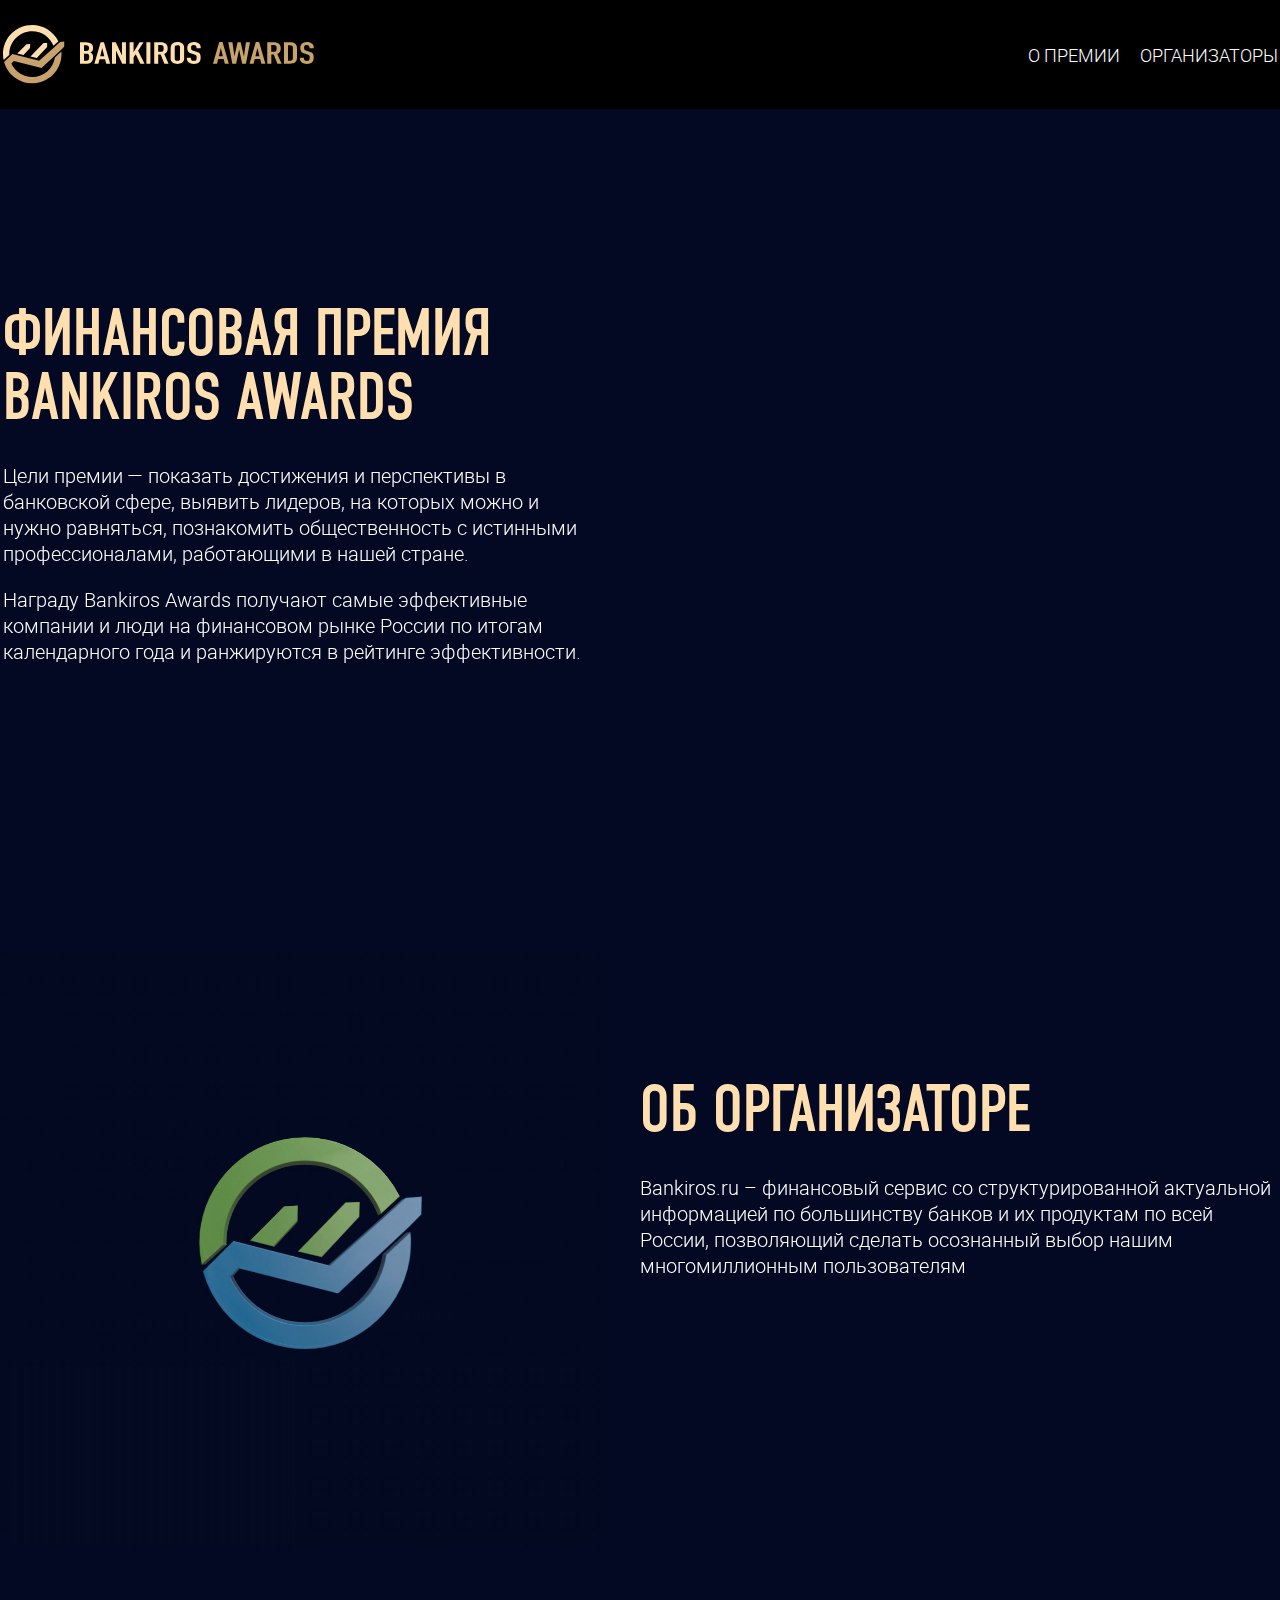
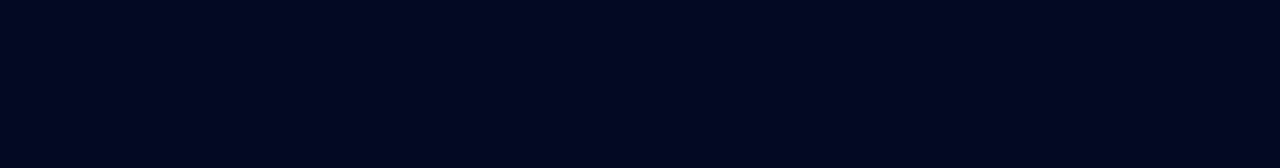
==== index.html @ 11f851c7 "Add files via upload" ====
<!DOCTYPE html>
<html lang="ru-RU"><head>
<meta http-equiv="content-type" content="text/html; charset=UTF-8">
    <meta charset="UTF-8">
    <meta name="viewport" content="width=device-width, initial-scale=1.0">
    <meta http-equiv="X-UA-Compatible" content="ie=edge">

    <meta name="description" content="Премия Bankiros Awards">

<meta property="og:title" content="Премия Bankiros Awards">
<meta property="og:description" content="Премия Bankiros Awards">
<meta property="og:image" content="http://awards.bamkiros.lcl/images/logo-share.jpg">
<meta property="og:url" content="awards.bankiros.ru">
<meta property="og:site_name" content="awards.bankiros.ru">

<meta name="twitter:site" content="awards.bankiros.ru">
<meta name="twitter:title" content="Премия Bankiros Awards">
<meta name="twitter:description" content="Премия Bankiros Awards">

<meta itemprop="name" content="Премия Bankiros Awards">
<meta itemprop="description" content="Премия Bankiros Awards">
<meta itemprop="image" content="http://awards.bamkiros.lcl/images/logo-share.jpg">
    <title>Bankiros Awards</title>
    <link rel="preload" href="Bankiros%20Awards_files/main-page.css" as="style">
    <link rel="stylesheet" href="Bankiros%20Awards_files/main-page.css">

    <link rel="preload" href="Bankiros%20Awards_files/roboto-regular.woff2" as="font" crossorigin="">
<link rel="preload" href="Bankiros%20Awards_files/roboto-bold.woff2" as="font" crossorigin="">
<link rel="preload" href="Bankiros%20Awards_files/roboto-light.woff2" as="font" crossorigin="">
<link rel="preload" href="Bankiros%20Awards_files/DINCondensed-Light.woff2" as="font" crossorigin="">
<link rel="preload" href="Bankiros%20Awards_files/iconfont.woff2" as="font" crossorigin="">


<style>

    @font-face {
        font-family: 'Roboto';
        font-style: normal;
        font-weight: 300;
        font-display: swap;
        src: local(''),
        url('Bankiros%20Awards_files/roboto-light.woff2') format('woff2'),
        url('/fonts/roboto/roboto-light.woff') format('woff');
    }
    @font-face {
        font-family: 'Roboto';
        font-style: normal;
        font-weight: 400;
        font-display: swap;
        src: local(''),
        url('Bankiros%20Awards_files/roboto-regular.woff2') format('woff2'),
        url('/fonts/roboto/roboto-regular.woff') format('woff');
    }

    @font-face {
        font-family: 'Roboto';
        font-style: normal;
        font-weight: 700;
        font-display: swap;
        src: local(''),
        url('Bankiros%20Awards_files/roboto-bold.woff2') format('woff2'),
        url('/fonts/roboto/roboto-bold.woff') format('woff');
    }

    @font-face {
        font-family: 'DIN Condensed';
        font-style: normal;
        font-weight: 400;
        font-display: swap;
        src: local(''),
        url('Bankiros%20Awards_files/DINCondensed-Light.woff2') format('woff2'),
        url('/fonts/din-condensed/DINCondensed-Light.woff') format('woff');
    }


    @font-face {
        font-family: iconfont;
        font-display: swap;
        font-weight: normal;
        font-style: normal;
        src: url("Bankiros%20Awards_files/iconfont.woff2") format("woff2"),
        url("Bankiros%20Awards_files/iconfont.woff") format("woff"),
        url("Bankiros%20Awards_files/iconfont.ttf") format("truetype");
    }

    html, body {
        font-family: 'Roboto', sans-serif;
    }

    h1, h2, h3, h4, .h1, .h2, .h3, .h4 {
        font-family: 'DIN Condensed', sans-serif;
        font-weight: 600;
        margin: 0;
    }

    html, body {
        font-size: 16px;
        color: white;
        line-height: 1.3;
        background-color: #030922;
        margin: 0;
        -webkit-text-size-adjust: 100%;
        -webkit-tap-highlight-color: transparent;
        font-weight: 300;
    }

    [class^="ic-"], [class*=" ic-"] {
        font-family: "iconfont" !important;
        font-style: normal;
        font-weight: normal;
        font-variant: normal;
        text-transform: none;
        line-height: 1;
        -webkit-font-smoothing: antialiased;
        -moz-osx-font-smoothing: grayscale;
    }

    @media screen and (min-width: 768px) {
        html, body {
            font-size: 20px;
        }
    }
</style></head>


<body><header class="header">
    <div class="container">
        <div class="header__in">
            <div class="header__img">
                <img src="Bankiros%20Awards_files/logo-full.svg" alt="Bankiros Awards">
            </div>
            <nav class="main-menu">
                <button class="main-menu__btn"></button>
                <div class="main-menu__inner">
                    <ul class="main-menu__list">
                        <li class="main-menu__item"><span data-js="slowly" data-href="#offer" class="anchor-link main-menu__link">О премии</span></li>
                        <li class="main-menu__item"><span data-js="slowly" data-href="#about" class="anchor-link main-menu__link">Организаторы</span></li>
                    </ul>
                </div>
            </nav>
        </div>
    </div>
</header>
<main>

    <article class="article article--100vh">
        <div class="container">
            <div class="block-text-img block-text-img--anim" id="offer">
                <div class="block-text-img__item block-text-img__item--text block-text-img__item--sticky mob:block-text-img__item--dark-gradient">
                    <h1 class="block-text-img__title gold">ФИНАНСОВАЯ ПРЕМИЯ
                        BANKIROS AWARDS</h1>

                    <div class="block-text-img__description text-content">
                        <p>Цели премии — показать достижения и перспективы в банковской сфере, выявить лидеров, на которых можно и нужно равняться,
                            познакомить общественность с истинными профессионалами, работающими в нашей стране.</p>
                        <p>Награду Bankiros Awards получают самые 
эффективные компании и люди на финансовом рынке России по итогам 
календарного года и ранжируются в рейтинге эффективности.</p>
                    </div>
                </div>

                <div class="block-text-img__item block-text-img__item--img" data-js-anim="">
                    <video muted="muted" loop="loop">
                        <source src="Bankiros%20Awards_files/award.mp4" type="video/mp4">
                        <source src="Bankiros%20Awards_files/award.webm" type="video/webm">
                    </video>
<!--                    <img class="img-responsive" src="images/previews/preview-award.png" alt="BANKIROS AWARDS">-->
                </div>
            </div>
        </div>
    </article>

    <article class="article" id="about">
        <div class="container">
            <div class="block-text-img mob:block-text-img__item--text-top">
                <div class="block-text-img__item block-text-img__item--img" data-js-anim="">
                    <video muted="muted" loop="loop">
                        <source src="Bankiros%20Awards_files/logo.mp4" type="video/mp4">
                        <source src="Bankiros%20Awards_files/logo.webm" type="video/webm">
                    </video>
                </div>
                <div class="block-text-img__item block-text-img__item--text block-text-img__item--sticky mob:block-text-img__item--dark-gradient">
                    <h2 class="block-text-img__title gold h1">ОБ ОРГАНИЗАТОРЕ</h2>

                    <div class="block-text-img__description text-content">
                        <p>Bankiros.ru – финансовый сервис со 
структурированной актуальной информацией по большинству банков и их 
продуктам по всей России, позволяющий сделать осознанный выбор нашим 
многомиллионным пользователям</p>
                    </div>

                    <div class="about-counter about-counter--on-mainpage about-counter--anim" data-js-anim="">
                        <div class="about-counter__item">
                            <div class="about-counter__timer"><span data-js="about-counter">9000000</span> +</div>
                            <div class="about-counter__description">пользователей в месяц</div>
                        </div>
                        <div class="about-counter__item">
                            <div class="about-counter__timer"><span data-js="about-counter">330</span> + банков</div>
                            <div class="about-counter__description">со всех регионов страны</div>
                        </div>
                    </div>
                </div>
            </div>
        </div>
    </article>

</main>

<footer class="footer">
    <div class="container">
        <div class="footer__in">
            <div class="footer__info">
                <div class="fs-14">Учредитель: ООО «Майфин»</div>
                <div class="fs-14">Организатор: ООО «Гуардо Медиа»</div>
            </div>
            <div class="footer__social social">
                <div class="social__item"><a class="social__link"><i class="ic-facebook"></i></a></div>
                <div class="social__item"><a href="mailto:bankgoda@grd.by" class="social__link"><i class="ic-mail"></i></a></div>
                <div class="social__item"><a href="tel:+375291771106" class="social__link"><i class="ic-phone-call"></i></a></div>
                <div class="social__item"><a class="social__link"><i class="ic-tg"></i></a></div>
            </div>
            <div class="footer__contacts">
                <a href="tel:+375291771106" class="fs-14 link-white">+375 (29) 177-11-06</a>
                <a href="mailto:bankgoda@grd.by" class="fs-14 link-white">bankgoda@grd.by</a>
            </div>
        </div>
    </div>
</footer>
<script src="Bankiros%20Awards_files/jquery-3.js"></script>
<script src="Bankiros%20Awards_files/global.js"></script>
<script src="Bankiros%20Awards_files/footer.js"></script>

<script src="Bankiros%20Awards_files/about-counter.js"></script>
<script src="Bankiros%20Awards_files/animation.js"></script>




</body></html>
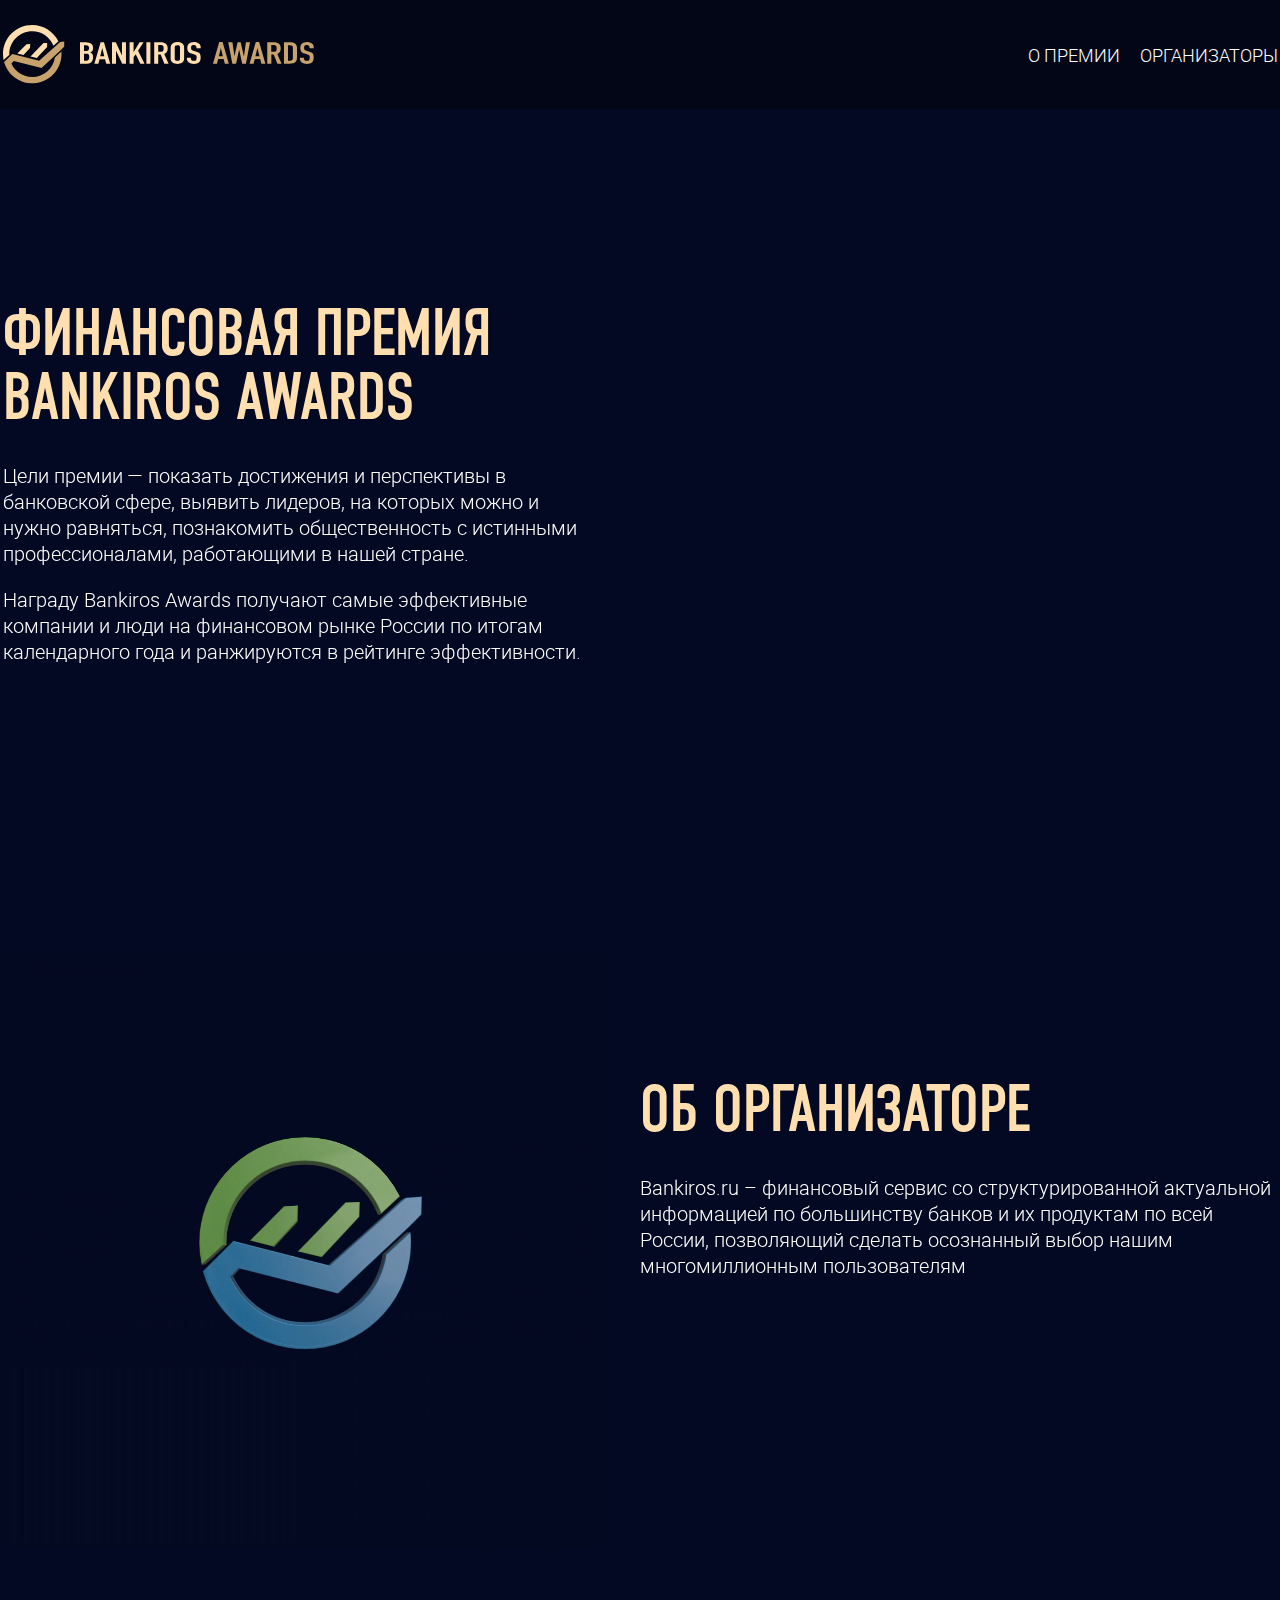
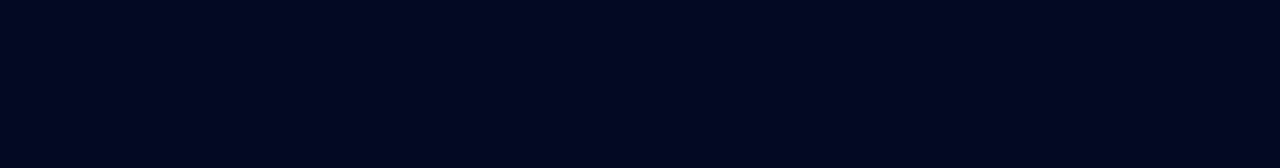
==== commit 2a6773ee: "Add files via upload" ====
--- a/index.html
+++ b/index.html
@@ -21,14 +21,14 @@
 <meta itemprop="description" content="Премия Bankiros Awards">
 <meta itemprop="image" content="http://awards.bamkiros.lcl/images/logo-share.jpg">
     <title>Bankiros Awards</title>
-    <link rel="preload" href="Bankiros%20Awards_files/main-page.css" as="style">
-    <link rel="stylesheet" href="Bankiros%20Awards_files/main-page.css">
-
-    <link rel="preload" href="Bankiros%20Awards_files/roboto-regular.woff2" as="font" crossorigin="">
-<link rel="preload" href="Bankiros%20Awards_files/roboto-bold.woff2" as="font" crossorigin="">
-<link rel="preload" href="Bankiros%20Awards_files/roboto-light.woff2" as="font" crossorigin="">
-<link rel="preload" href="Bankiros%20Awards_files/DINCondensed-Light.woff2" as="font" crossorigin="">
-<link rel="preload" href="Bankiros%20Awards_files/iconfont.woff2" as="font" crossorigin="">
+    <link rel="preload" href="files/main-page.css" as="style">
+    <link rel="stylesheet" href="files/main-page.css">
+
+    <link rel="preload" href="files/roboto-regular.woff2" as="font" crossorigin="">
+<link rel="preload" href="files/roboto-bold.woff2" as="font" crossorigin="">
+<link rel="preload" href="files/roboto-light.woff2" as="font" crossorigin="">
+<link rel="preload" href="files/DINCondensed-Light.woff2" as="font" crossorigin="">
+<link rel="preload" href="files/iconfont.woff2" as="font" crossorigin="">
 
 
 <style>
@@ -39,8 +39,8 @@
         font-weight: 300;
         font-display: swap;
         src: local(''),
-        url('Bankiros%20Awards_files/roboto-light.woff2') format('woff2'),
-        url('/fonts/roboto/roboto-light.woff') format('woff');
+        url('files/roboto-light.woff2') format('woff2'),
+        url('filesroboto-light.woff') format('woff');
     }
     @font-face {
         font-family: 'Roboto';
@@ -48,8 +48,8 @@
         font-weight: 400;
         font-display: swap;
         src: local(''),
-        url('Bankiros%20Awards_files/roboto-regular.woff2') format('woff2'),
-        url('/fonts/roboto/roboto-regular.woff') format('woff');
+        url('files/roboto-regular.woff2') format('woff2'),
+        url('files/roboto-regular.woff') format('woff');
     }
 
     @font-face {
@@ -58,8 +58,8 @@
         font-weight: 700;
         font-display: swap;
         src: local(''),
-        url('Bankiros%20Awards_files/roboto-bold.woff2') format('woff2'),
-        url('/fonts/roboto/roboto-bold.woff') format('woff');
+        url('files/roboto-bold.woff2') format('woff2'),
+        url('files/roboto-bold.woff') format('woff');
     }
 
     @font-face {
@@ -68,19 +68,20 @@
         font-weight: 400;
         font-display: swap;
         src: local(''),
-        url('Bankiros%20Awards_files/DINCondensed-Light.woff2') format('woff2'),
-        url('/fonts/din-condensed/DINCondensed-Light.woff') format('woff');
-    }
-
-
-    @font-face {
-        font-family: iconfont;
+        url('files/DINCondensed-Light.woff2') format('woff2'),
+        url('files/DINCondensed-Light.woff') format('woff');
+    }
+
+
+    @font-face {
+        font-family: "iconfont";
         font-display: swap;
         font-weight: normal;
         font-style: normal;
-        src: url("Bankiros%20Awards_files/iconfont.woff2") format("woff2"),
-        url("Bankiros%20Awards_files/iconfont.woff") format("woff"),
-        url("Bankiros%20Awards_files/iconfont.ttf") format("truetype");
+        src:  url("files/iconfont.eot"),
+        url("files/iconfont.woff2") format("woff2"),
+        url("files/iconfont.woff") format("woff"),
+        url("files/iconfont.ttf") format("truetype");
     }
 
     html, body {
@@ -127,7 +128,7 @@
     <div class="container">
         <div class="header__in">
             <div class="header__img">
-                <img src="Bankiros%20Awards_files/logo-full.svg" alt="Bankiros Awards">
+                <img src="files/logo-full.svg" alt="Bankiros Awards">
             </div>
             <nav class="main-menu">
                 <button class="main-menu__btn"></button>
@@ -161,8 +162,8 @@
 
                 <div class="block-text-img__item block-text-img__item--img" data-js-anim="">
                     <video muted="muted" loop="loop">
-                        <source src="Bankiros%20Awards_files/award.mp4" type="video/mp4">
-                        <source src="Bankiros%20Awards_files/award.webm" type="video/webm">
+                        <source src="files/award.mp4" type="video/mp4">
+                        <source src="files/award.webm" type="video/webm">
                     </video>
 <!--                    <img class="img-responsive" src="images/previews/preview-award.png" alt="BANKIROS AWARDS">-->
                 </div>
@@ -175,8 +176,8 @@
             <div class="block-text-img mob:block-text-img__item--text-top">
                 <div class="block-text-img__item block-text-img__item--img" data-js-anim="">
                     <video muted="muted" loop="loop">
-                        <source src="Bankiros%20Awards_files/logo.mp4" type="video/mp4">
-                        <source src="Bankiros%20Awards_files/logo.webm" type="video/webm">
+                        <source src="files/logo.mp4" type="video/mp4">
+                        <source src="files/logo.webm" type="video/webm">
                     </video>
                 </div>
                 <div class="block-text-img__item block-text-img__item--text block-text-img__item--sticky mob:block-text-img__item--dark-gradient">
@@ -226,12 +227,12 @@
         </div>
     </div>
 </footer>
-<script src="Bankiros%20Awards_files/jquery-3.js"></script>
-<script src="Bankiros%20Awards_files/global.js"></script>
-<script src="Bankiros%20Awards_files/footer.js"></script>
-
-<script src="Bankiros%20Awards_files/about-counter.js"></script>
-<script src="Bankiros%20Awards_files/animation.js"></script>
+<script src="files/jquery-3.js"></script>
+<script src="files/global.js"></script>
+<script src="files/footer.js"></script>
+
+<script src="files/about-counter.js"></script>
+<script src="files/animation.js"></script>
 
 
 
--- a/files/main-page.css
+++ b/files/main-page.css
@@ -0,0 +1,2 @@
+@charset "UTF-8";
+/*! normalize.css v8.0.1 | MIT License | github.com/necolas/normalize.css */html{-webkit-box-sizing:border-box;box-sizing:border-box}*{-webkit-box-sizing:inherit;box-sizing:inherit}:after,:before{-webkit-box-sizing:border-box;box-sizing:border-box}main{display:block}hr{-webkit-box-sizing:content-box;box-sizing:content-box;height:0;overflow:visible}pre{font-family:monospace,monospace;font-size:1em}a{background-color:transparent}abbr[title]{border-bottom:none;text-decoration:underline;-webkit-text-decoration:underline dotted;text-decoration:underline dotted}b,strong{font-weight:700}code,kbd,samp{font-family:monospace,monospace;font-size:1em}small{font-size:80%}sub,sup{font-size:75%;line-height:0;position:relative;vertical-align:baseline}sub{bottom:-0.25em}sup{top:-0.5em}img{border-style:none}button,input,optgroup,select,textarea{font-family:inherit;font-size:100%;line-height:19px;margin:0}button,input{overflow:visible}button,select{text-transform:none}[type=button],[type=reset],[type=submit],button{-webkit-appearance:button}button{background:transparent;outline:none;border:none}[type=button]::-moz-focus-inner,[type=reset]::-moz-focus-inner,[type=submit]::-moz-focus-inner,button::-moz-focus-inner{border-style:none;padding:0}fieldset{padding:0.35em 0.75em 0.625em}legend{-webkit-box-sizing:border-box;box-sizing:border-box;color:inherit;display:table;max-width:100%;padding:0;white-space:normal}progress{vertical-align:baseline}textarea{overflow:auto}[type=checkbox],[type=radio]{-webkit-box-sizing:border-box;box-sizing:border-box;padding:0}[type=number]::-webkit-inner-spin-button,[type=number]::-webkit-outer-spin-button{height:auto}[type=search]{-webkit-appearance:textfield}[type=search]::-webkit-search-decoration{-webkit-appearance:none}::-webkit-file-upload-button{-webkit-appearance:button;font:inherit}details{display:block}summary{display:list-item}template{display:none}[hidden]{display:none}.ic-align-center:before{content:""}.ic-align-justify:before{content:""}.ic-align-left:before{content:""}.ic-align-right:before{content:""}.ic-book:before{content:""}.ic-bookmark:before{content:""}.ic-check-circle:before{content:""}.ic-external-link:before{content:""}.ic-grid:before{content:""}.ic-link:before{content:""}.ic-link-2:before{content:""}.ic-list:before{content:""}.ic-more-horizontal:before{content:""}.ic-more-vertical:before{content:""}.ic-paperclip:before{content:""}.ic-tag:before{content:""}.ic-fast-forward:before{content:""}.ic-pause:before{content:""}.ic-pause-circle:before{content:""}.ic-play:before{content:""}.ic-play-circle:before{content:""}.ic-rewind:before{content:""}.ic-skip-back:before{content:""}.ic-skip-forward:before{content:""}.ic-video:before{content:""}.ic-video-off:before{content:""}.ic-mic:before{content:""}.ic-mic-off:before{content:""}.ic-volume:before{content:""}.ic-volume-1:before{content:""}.ic-volume-2:before{content:""}.ic-volume-x:before{content:""}.ic-chevrons-down:before{content:""}.ic-chevrons-left:before{content:""}.ic-chevrons-right:before{content:""}.ic-chevrons-up:before{content:""}.ic-corner-down-left:before{content:""}.ic-corner-down-right:before{content:""}.ic-corner-left-down:before{content:""}.ic-corner-left-up:before{content:""}.ic-corner-right-down:before{content:""}.ic-corner-right-up:before{content:""}.ic-corner-up-left:before{content:""}.ic-corner-up-right:before{content:""}.ic-refresh-ccw:before{content:""}.ic-refresh-cw:before{content:""}.ic-repeat:before{content:""}.ic-rotate-ccw:before{content:""}.ic-rotate-cw:before{content:""}.ic-minimize:before{content:""}.ic-minimize-2:before{content:""}.ic-navigation:before{content:""}.ic-navigation-2:before{content:""}.ic-layers:before{content:""}.ic-award:before{content:""}.ic-briefcase:before{content:""}.ic-camera:before{content:""}.ic-clipboard:before{content:""}.ic-clock:before{content:""}.ic-cloud:before{content:""}.ic-cloud-off:before{content:""}.ic-credit-card:before{content:""}.ic-droplet:before{content:""}.ic-file:before{content:""}.ic-filter:before{content:""}.ic-flag:before{content:""}.ic-folder:before{content:""}.ic-globe:before{content:""}.ic-headphones:before{content:""}.ic-image:before{content:""}.ic-loader:before{content:""}.ic-lock:before{content:""}.ic-message-circle:before{content:""}.ic-message-square:before{content:""}.ic-monitor:before{content:""}.ic-percent:before{content:""}.ic-pie-chart:before{content:""}.ic-settings:before{content:""}.ic-shield:before{content:""}.ic-shopping-cart:before{content:""}.ic-smartphone:before{content:""}.ic-sun:before{content:""}.ic-thumbs-down:before{content:""}.ic-thumbs-up:before{content:""}.ic-trending-down:before{content:""}.ic-trending-up:before{content:""}.ic-unlock:before{content:""}.ic-user1:before{content:""}.ic-user-check:before{content:""}.ic-users:before{content:""}.ic-wifi:before{content:""}.ic-wifi-off:before{content:""}.ic-phone-off:before{content:""}.ic-exclamation-in-triangle:before{content:""}.ic-slash:before{content:""}.ic-bell-off:before{content:""}.ic-copy:before{content:""}.ic-crop:before{content:""}.ic-download:before{content:""}.ic-edit-2:before{content:""}.ic-edit-3:before{content:""}.ic-eye:before{content:""}.ic-eye-off:before{content:""}.ic-maximize:before{content:""}.ic-maximize-2:before{content:""}.ic-move:before{content:""}.ic-minus:before{content:""}.ic-plus:before{content:""}.ic-power:before{content:""}.ic-sliders:before{content:""}.ic-upload:before{content:""}.ic-zoom-in:before{content:""}.ic-zoom-out:before{content:""}.ic-facebook:before{content:""}.ic-google:before{content:""}.ic-g-plus:before{content:""}.ic-instagram:before{content:""}.ic-mailru:before{content:""}.ic-ok:before{content:""}.ic-phone-call:before{content:""}.ic-tg:before{content:""}.ic-tw:before{content:""}.ic-viber-2:before{content:""}.ic-vk:before{content:""}.ic-yandex:before{content:""}.ic-youtube:before{content:""}.ic-arrow-up:before{content:""}.ic-arrow-down:before{content:""}.ic-arrow-right:before{content:""}.ic-arrow-left:before{content:""}.ic-arrow-long-up:before{content:""}.ic-arrow-long-down:before{content:""}.ic-arrow-long-right:before{content:""}.ic-arrow-long-left:before{content:""}.ic-close:before{content:""}.ic-exit:before{content:""}.ic-log-in:before{content:""}.ic-menu:before{content:""}.ic-contour:before{content:""}.ic-drow-contour:before{content:""}.ic-map:before{content:""}.ic-map-pin:before{content:""}.ic-metro:before{content:""}.ic-metro-blue:before{content:"";color:#2416ad}.ic-metro-red:before{content:"";color:#d91717}.ic-walk:before{content:""}.ic-calendar:before{content:""}.ic-crown:before{content:""}.ic-file-text:before{content:""}.ic-home:before{content:""}.ic-user:before{content:""}.ic-mail:before{content:""}.ic-phone:before{content:""}.ic-bell:before{content:""}.ic-check:before{content:""}.ic-edit:before{content:""}.ic-heart:before{content:""}.ic-heart-filled:before{content:""}.ic-heart-search:before{content:""}.ic-plus-circle:before{content:""}.ic-print:before{content:""}.ic-search:before{content:""}.ic-share:before{content:""}.ic-trash:before{content:""}.ic-exclamation-in-circle:before{content:""}.ic-info-in-circle:before{content:""}.ic-question-in-circle:before{content:""}.ic-star-full:before{content:""}.ic-star-empty:before{content:""}.ic-quotes:before{content:""}.ic-quote:before{content:""}.flex{display:-webkit-box;display:-ms-flexbox;display:flex}.flex.flex--direction-r{-webkit-box-orient:horizontal;-webkit-box-direction:normal;-ms-flex-direction:row;flex-direction:row}.flex.flex--direction-rr{-webkit-box-orient:horizontal;-webkit-box-direction:reverse;-ms-flex-direction:row-reverse;flex-direction:row-reverse}.flex.flex--direction-c{-webkit-box-orient:vertical;-webkit-box-direction:normal;-ms-flex-direction:column;flex-direction:column}.flex.flex--direction-cr{-webkit-box-orient:vertical;-webkit-box-direction:reverse;-ms-flex-direction:column-reverse;flex-direction:column-reverse}.flex.flex--wrap{-ms-flex-wrap:wrap;flex-wrap:wrap}.flex.flex--wrap-no{-ms-flex-wrap:nowrap;flex-wrap:nowrap}.flex.flex--wrap-r{-ms-flex-wrap:wrap-reverse;flex-wrap:wrap-reverse}.flex.flex--jc-c{-webkit-box-pack:center;-ms-flex-pack:center;justify-content:center}.flex.flex--jc-s{-webkit-box-pack:start;-ms-flex-pack:start;justify-content:start}.flex.flex--jc-e{-webkit-box-pack:end;-ms-flex-pack:end;justify-content:end}.flex.flex--jc-l{-webkit-box-pack:left;-ms-flex-pack:left;justify-content:left}.flex.flex--jc-r{-webkit-box-pack:right;-ms-flex-pack:right;justify-content:right}.flex.flex--jc-fs{-webkit-box-pack:start;-ms-flex-pack:start;justify-content:flex-start}.flex.flex--jc-fe{-webkit-box-pack:end;-ms-flex-pack:end;justify-content:flex-end}.flex.flex--jc-str{-webkit-box-pack:stretch;-ms-flex-pack:stretch;justify-content:stretch}.flex.flex--jc-spb{-webkit-box-pack:justify;-ms-flex-pack:justify;justify-content:space-between}.flex.flex--jc-spa{-ms-flex-pack:distribute;justify-content:space-around}.flex.flex--jc-spe{-webkit-box-pack:space-evenly;-ms-flex-pack:space-evenly;justify-content:space-evenly}.flex.flex--ji-str{justify-items:stretch}.flex.flex--ji-c{justify-items:center}.flex.flex--ji-s{justify-items:start}.flex.flex--ji-e{justify-items:end}.flex.flex--js-str{-ms-grid-column-align:stretch;justify-self:stretch}.flex.flex--js-c{-ms-grid-column-align:center;justify-self:center}.flex.flex--js-s{-ms-grid-column-align:start;justify-self:start}.flex.flex--js-e{-ms-grid-column-align:end;justify-self:end}.flex.flex--ai-str{-webkit-box-align:stretch;-ms-flex-align:stretch;align-items:stretch}.flex.flex--ai-fs{-webkit-box-align:start;-ms-flex-align:start;align-items:flex-start}.flex.flex--ai-fe{-webkit-box-align:end;-ms-flex-align:end;align-items:flex-end}.flex.flex--ai-c{-webkit-box-align:center;-ms-flex-align:center;align-items:center}.flex.flex--ai-bl{-webkit-box-align:baseline;-ms-flex-align:baseline;align-items:baseline}.flex.flex--ac-c{-ms-flex-line-pack:center;align-content:center}.flex.flex--ac-s{-ms-flex-line-pack:start;align-content:start}.flex.flex--ac-e{-ms-flex-line-pack:end;align-content:end}.flex.flex--ac-fs{-ms-flex-line-pack:start;align-content:flex-start}.flex.flex--ac-fe{-ms-flex-line-pack:end;align-content:flex-end}.flex.flex--ac-bl{-ms-flex-line-pack:baseline;align-content:baseline}.flex.flex--ac-spb{-ms-flex-line-pack:justify;align-content:space-between}.flex.flex--ac-spa{-ms-flex-line-pack:distribute;align-content:space-around}.flex.flex--ac-spe{-ms-flex-line-pack:space-evenly;align-content:space-evenly}.flex.flex--ac-str{-ms-flex-line-pack:stretch;align-content:stretch}.flex.flex--as-str{-ms-flex-item-align:stretch;-ms-grid-row-align:stretch;align-self:stretch}.flex.flex--as-c{-ms-flex-item-align:center;-ms-grid-row-align:center;align-self:center}.flex.flex--as-s{-ms-flex-item-align:start;-ms-grid-row-align:start;align-self:start}.flex.flex--as-e{-ms-flex-item-align:end;-ms-grid-row-align:end;align-self:end}.flex.flex--as-ss{-ms-flex-item-align:self-start;-ms-grid-row-align:self-start;align-self:self-start}.flex.flex--as-se{-ms-flex-item-align:self-end;-ms-grid-row-align:self-end;align-self:self-end}.flex.flex--as-fs{-ms-flex-item-align:start;align-self:flex-start}.flex.flex--as-fe{-ms-flex-item-align:end;align-self:flex-end}.gold{color:#FFDFB0}.bg-gold{background-color:#FFDFB0}.gold-dark{color:#C7A26C}.bg-gold-dark{background-color:#C7A26C}.black{color:#000000}.bg-black{background-color:#000000}.main-black{color:#030922}.bg-main-black{background-color:#030922}.white{color:#fff}.bg-white{background-color:#fff}.pt-0{padding-top:0}.pr-0{padding-right:0}.pb-0{padding-bottom:0}.pl-0{padding-left:0}.pt-5{padding-top:5px}.pr-5{padding-right:5px}.pb-5{padding-bottom:5px}.pl-5{padding-left:5px}.pt-10{padding-top:10px}.pr-10{padding-right:10px}.pb-10{padding-bottom:10px}.pl-10{padding-left:10px}.pt-15{padding-top:15px}.pr-15{padding-right:15px}.pb-15{padding-bottom:15px}.pl-15{padding-left:15px}.pt-20{padding-top:20px}.pr-20{padding-right:20px}.pb-20{padding-bottom:20px}.pl-20{padding-left:20px}.pt-25{padding-top:25px}.pr-25{padding-right:25px}.pb-25{padding-bottom:25px}.pl-25{padding-left:25px}.pt-30{padding-top:30px}.pr-30{padding-right:30px}.pb-30{padding-bottom:30px}.pl-30{padding-left:30px}.pt-35{padding-top:35px}.pr-35{padding-right:35px}.pb-35{padding-bottom:35px}.pl-35{padding-left:35px}.pt-40{padding-top:40px}.pr-40{padding-right:40px}.pb-40{padding-bottom:40px}.pl-40{padding-left:40px}.pt-45{padding-top:45px}.pr-45{padding-right:45px}.pb-45{padding-bottom:45px}.pl-45{padding-left:45px}.pt-50{padding-top:50px}.pr-50{padding-right:50px}.pb-50{padding-bottom:50px}.pl-50{padding-left:50px}.mt-0{margin-top:0}.mr-0{margin-right:0}.mb-0{margin-bottom:0}.ml-0{margin-left:0}.mt-5{margin-top:5px}.mr-5{margin-right:5px}.mb-5{margin-bottom:5px}.ml-5{margin-left:5px}.mt-10{margin-top:10px}.mr-10{margin-right:10px}.mb-10{margin-bottom:10px}.ml-10{margin-left:10px}.mt-15{margin-top:15px}.mr-15{margin-right:15px}.mb-15{margin-bottom:15px}.ml-15{margin-left:15px}.mt-20{margin-top:20px}.mr-20{margin-right:20px}.mb-20{margin-bottom:20px}.ml-20{margin-left:20px}.mt-25{margin-top:25px}.mr-25{margin-right:25px}.mb-25{margin-bottom:25px}.ml-25{margin-left:25px}.mt-30{margin-top:30px}.mr-30{margin-right:30px}.mb-30{margin-bottom:30px}.ml-30{margin-left:30px}.mt-35{margin-top:35px}.mr-35{margin-right:35px}.mb-35{margin-bottom:35px}.ml-35{margin-left:35px}.mt-40{margin-top:40px}.mr-40{margin-right:40px}.mb-40{margin-bottom:40px}.ml-40{margin-left:40px}.mt-45{margin-top:45px}.mr-45{margin-right:45px}.mb-45{margin-bottom:45px}.ml-45{margin-left:45px}.mt-50{margin-top:50px}.mr-50{margin-right:50px}.mb-50{margin-bottom:50px}.ml-50{margin-left:50px}.fs-0{font-size:0}.fs-4{font-size:4px}.fs-5{font-size:5px}.fs-6{font-size:6px}.fs-7{font-size:7px}.fs-8{font-size:8px}.fs-9{font-size:9px}.fs-10{font-size:10px}.fs-11{font-size:11px}.fs-12{font-size:12px}.fs-13{font-size:13px}.fs-14{font-size:14px}.fs-15{font-size:15px}.fs-16{font-size:16px}.fs-17{font-size:17px}.fs-18{font-size:18px}.fs-19{font-size:19px}.fs-20{font-size:20px}.fs-25{font-size:25px}.fs-30{font-size:30px}.fs-35{font-size:35px}.fs-40{font-size:40px}.fs-45{font-size:45px}.fs-50{font-size:50px}.fs-55{font-size:55px}.fs-60{font-size:60px}.h1,h1{font-size:42px;line-height:42px}.h5,h5{font-size:20px;line-height:24px}@media screen and (min-width:768px){.h1,h1{font-size:64px;line-height:64px}.h5,h5{font-size:24px;line-height:28px}}.article:not(.article--custom-p){padding-top:40px;padding-bottom:40px}.article--100vh{min-height:100vh;display:-webkit-box;display:-ms-flexbox;display:flex;-webkit-box-align:center;-ms-flex-align:center;align-items:center}@media screen and (min-width:768px){.article:not(.article--custom-p){padding-top:50px;padding-bottom:50px}}.container{max-width:100%;width:100%;padding-left:20px;padding-right:20px}@media screen and (min-width:1280px){.container{max-width:1275px;margin-left:auto;margin-right:auto;padding-left:0;padding-right:0}}body{display:-webkit-box;display:-ms-flexbox;display:flex;-webkit-box-orient:vertical;-webkit-box-direction:normal;-ms-flex-direction:column;flex-direction:column}main{-webkit-box-flex:1;-ms-flex-positive:1;flex-grow:1}ol,ul{list-style:none;margin:0;padding:0}a,a:focus,a:hover{text-decoration:none}a{color:#FFDFB0;-webkit-transition:color 0.25s ease;-o-transition:color 0.25s ease;transition:color 0.25s ease}a:hover{color:#C7A26C}a.link-white,a.link-white:focus,a.link-white:hover{color:white}[data-js=slowly]{cursor:pointer}.bold{font-weight:600}.light{font-weight:300}.font-normal{font-weight:400}img.img-responsive{max-width:100%}@media screen and (min-width:768px){main>.article:first-child{padding-top:140px}}.header{background:rgba(0,0,0,0.3)}.header__in{padding-top:10px;padding-bottom:10px;display:-webkit-box;display:-ms-flexbox;display:flex;-webkit-box-orient:vertical;-webkit-box-direction:normal;-ms-flex-direction:column;flex-direction:column;-webkit-box-align:center;-ms-flex-align:center;align-items:center}.header__img img{display:block;height:40px}@media screen and (min-width:768px){.header{position:absolute;top:0;left:0;width:100%}.header__in{display:-ms-grid;display:grid;-ms-grid-columns:fit-content(100%) fit-content(100%);grid-template-columns:fit-content(100%) fit-content(100%);grid-column-gap:30px;-webkit-box-pack:justify;-ms-flex-pack:justify;justify-content:space-between;-webkit-box-align:center;-ms-flex-align:center;align-items:center;padding-top:25px;padding-bottom:25px}.header__img img{height:auto}}.main-menu{margin-top:10px;display:none}.main-menu__list{display:-webkit-box;display:-ms-flexbox;display:flex}.main-menu__item:not(:last-child){margin-right:20px}.main-menu__link{color:#FFFFFF;-webkit-transition:color 0.25s ease;-o-transition:color 0.25s ease;transition:color 0.25s ease;font-size:16px;text-transform:uppercase}.main-menu__link:hover{color:#FFDFB0}.main-menu__btn{display:none}@media screen and (min-width:768px){.main-menu{margin-top:0;display:block}.main-menu__link{font-size:18px}}.block-text-img.mob\:block-text-img__item--text-top{display:-webkit-box;display:-ms-flexbox;display:flex;-webkit-box-orient:vertical;-webkit-box-direction:normal;-ms-flex-direction:column;flex-direction:column}.block-text-img.mob\:block-text-img__item--text-top .block-text-img__item--img{-webkit-box-ordinal-group:3;-ms-flex-order:2;order:2}.block-text-img.mob\:block-text-img__item--text-top .block-text-img__item--text{-webkit-box-ordinal-group:2;-ms-flex-order:1;order:1}.block-text-img__item:first-of-type:not(:last-child){margin-bottom:40px}.block-text-img__item.block-text-img__item--text{-webkit-box-ordinal-group:3;-ms-flex-order:2;order:2;z-index:1}.block-text-img__item.block-text-img__item--img{display:-webkit-box;display:-ms-flexbox;display:flex;-webkit-box-pack:center;-ms-flex-pack:center;justify-content:center;-webkit-box-align:center;-ms-flex-align:center;align-items:center;-webkit-box-ordinal-group:2;-ms-flex-order:1;order:1}.block-text-img__item.block-text-img__item--img video{max-width:100%;max-height:400px}.block-text-img__item.block-text-img__item--sticky{position:sticky;top:20px}.block-text-img__item.mob\:block-text-img__item--dark-gradient:before{content:"";position:absolute;z-index:-1;top:-20px;left:-20px;right:-20px;height:100%;background:-webkit-gradient(linear,left top,left bottom,color-stop(3%,#030922),color-stop(52%,rgba(3,9,34,0.7679446779)),to(rgba(0,0,0,0)));background:-o-linear-gradient(top,#030922 3%,rgba(3,9,34,0.7679446779) 52%,rgba(0,0,0,0) 100%);background:linear-gradient(180deg,#030922 3%,rgba(3,9,34,0.7679446779) 52%,rgba(0,0,0,0) 100%);filter:progid:DXImageTransform.Microsoft.gradient(startColorstr="#030922",endColorstr="#000000",GradientType=1)}.block-text-img.block-text-img--anim h1{-webkit-animation:animationOffer 1s;animation:animationOffer 1s;-webkit-animation-fill-mode:backwards;animation-fill-mode:backwards}.block-text-img.block-text-img--anim .block-text-img__description{-webkit-animation:animationOffer 1.3s 0.2s;animation:animationOffer 1.3s 0.2s;-webkit-animation-fill-mode:backwards;animation-fill-mode:backwards}.block-text-img__title+.block-text-img__description{margin-top:20px}@-webkit-keyframes animationOffer{0%{opacity:0;-webkit-transform:translateY(-50px);transform:translateY(-50px)}to{opacity:1;-webkit-transform:translateY(0);transform:translateY(0)}}@keyframes animationOffer{0%{opacity:0;-webkit-transform:translateY(-50px);transform:translateY(-50px)}to{opacity:1;-webkit-transform:translateY(0);transform:translateY(0)}}@media screen and (min-width:768px){.block-text-img{display:-webkit-box;display:-ms-flexbox;display:flex;-webkit-box-align:center;-ms-flex-align:center;align-items:center}.block-text-img.mob\:block-text-img__item--text-top{-webkit-box-orient:horizontal;-webkit-box-direction:normal;-ms-flex-direction:row;flex-direction:row}.block-text-img.mob\:block-text-img__item--text-top .block-text-img__item--img{-webkit-box-ordinal-group:unset;-ms-flex-order:unset;order:unset}.block-text-img.mob\:block-text-img__item--text-top .block-text-img__item--text{-webkit-box-ordinal-group:unset;-ms-flex-order:unset;order:unset}.block-text-img__item:first-of-type:not(:last-child){padding-right:40px;margin-bottom:0}.block-text-img__item.block-text-img__item--text{width:60%;-webkit-box-ordinal-group:unset;-ms-flex-order:unset;order:unset}.block-text-img__item.block-text-img__item--img{width:40%;-webkit-box-ordinal-group:unset;-ms-flex-order:unset;order:unset}.block-text-img__item.block-text-img__item--img video{max-height:700px}.block-text-img__item.mob\:block-text-img__item--dark-gradient:before{content:none}.block-text-img__title+.block-text-img__description{margin-top:30px}}@media screen and (min-width:1280px){.block-text-img__item.block-text-img__item--text{width:50%}.block-text-img__item.block-text-img__item--img{width:50%}}.text-content p:not(:last-child){margin-top:20px}@media screen and (min-width:768px){.text-content p:not(:last-child){margin-top:30px}}.about-counter--on-mainpage{margin-top:35px}.about-counter__item:first-of-type{margin-bottom:40px}.about-counter__timer{font-size:50px;margin-bottom:5px;color:#FFDFB0;font-family:"DIN Condensed",sans-serif;line-height:1;white-space:nowrap}.about-counter__description{font-size:20px;color:#FFDFB0;font-weight:400}.about-counter--anim{will-change:transform}.about-counter--anim[data-js-anim]{opacity:0;-webkit-transform:translateY(-50px);-ms-transform:translateY(-50px);transform:translateY(-50px)}.about-counter--anim[data-js-anim].anim{-webkit-animation:animationAboutCounter 1s;animation:animationAboutCounter 1s;-webkit-animation-fill-mode:forwards;animation-fill-mode:forwards}@-webkit-keyframes animationAboutCounter{0%{opacity:0;-webkit-transform:translateY(-50px);transform:translateY(-50px)}to{opacity:1;-webkit-transform:translateY(0);transform:translateY(0)}}@keyframes animationAboutCounter{0%{opacity:0;-webkit-transform:translateY(-50px);transform:translateY(-50px)}to{opacity:1;-webkit-transform:translateY(0);transform:translateY(0)}}@media screen and (min-width:768px){.about-counter__timer{font-size:62px}.about-counter__description{font-size:24px;white-space:nowrap}}@media screen and (min-width:1280px){.about-counter{display:-webkit-box;display:-ms-flexbox;display:flex}.about-counter--on-mainpage{margin-top:40px}.about-counter__item{position:relative;width:-webkit-min-content;width:-moz-min-content;width:min-content}.about-counter__item:first-of-type{padding-right:40px;margin-right:40px;margin-bottom:0}.about-counter__item:first-of-type:before{content:"";position:absolute;width:1px;top:50%;right:0;-webkit-transform:translate(-50%,-50%);-ms-transform:translate(-50%,-50%);transform:translate(-50%,-50%);height:90%;background:#FFDFB0}}.social{display:-ms-grid;display:grid;-ms-grid-columns:50px 50px 50px 50px;grid-template-columns:50px 50px 50px 50px;grid-gap:25px}.social__link{background:white;border-radius:50%;display:-webkit-inline-box;display:-ms-inline-flexbox;display:inline-flex;-webkit-box-pack:center;-ms-flex-pack:center;justify-content:center;-webkit-box-align:center;-ms-flex-align:center;align-items:center;width:50px;height:50px;font-size:23px;color:#030922}.social__link:hover{color:#C7A26C}@media screen and (min-width:768px){.social{-ms-grid-columns:60px 60px 60px 60px;grid-template-columns:60px 60px 60px 60px}.social__link{width:60px;height:60px;font-size:30px}}.footer{overflow:hidden}.footer__in{padding-top:50px;padding-bottom:60px;display:-ms-grid;display:grid;-ms-grid-columns:1fr;grid-template-columns:1fr;grid-gap:15px;-ms-grid-rows:auto 15px auto 15px auto;grid-template-areas:"info" "social" "contacts";position:relative;-webkit-transform:translateY(100%);-ms-transform:translateY(100%);transform:translateY(100%);-webkit-transition:-webkit-transform 0.25s ease;transition:-webkit-transform 0.25s ease;-o-transition:transform 0.25s ease;transition:transform 0.25s ease;transition:transform 0.25s ease,-webkit-transform 0.25s ease}.footer__in.visible{-webkit-transform:translateY(0);-ms-transform:translateY(0);transform:translateY(0)}.footer__in:before{content:"";position:absolute;top:0;left:0;width:100%;height:0.5px;background:white}.footer__social{-ms-grid-row:3;-ms-grid-column:1;margin-bottom:15px;grid-area:social}.footer__info{-ms-grid-row:1;-ms-grid-column:1;grid-area:info}.footer__info>:not(:last-child){margin-bottom:5px}.footer__contacts{-ms-grid-row:5;-ms-grid-column:1;grid-area:contacts;display:-webkit-box;display:-ms-flexbox;display:flex;-webkit-box-orient:vertical;-webkit-box-direction:normal;-ms-flex-direction:column;flex-direction:column}.footer__contacts>:not(:last-child){margin-bottom:5px}@media screen and (min-width:768px){.footer__in{-ms-grid-columns:fit-content(100%) 15px fit-content(100%) 15px fit-content(100%);grid-template-columns:fit-content(100%) fit-content(100%) fit-content(100%);grid-template-areas:"info social contacts";-webkit-box-pack:justify;-ms-flex-pack:justify;justify-content:space-between;padding-top:40px;padding-bottom:70px;-webkit-box-align:center;-ms-flex-align:center;align-items:center}.footer__social{margin-bottom:0}.footer__contacts{text-align:right}.footer__social{-ms-grid-row:1;-ms-grid-column:3}.footer__info{-ms-grid-row:1;-ms-grid-column:1}.footer__contacts{-ms-grid-row:1;-ms-grid-column:5}}--- a/files/main-page.css
+++ b/files/main-page.css
@@ -0,0 +1,2 @@
+@charset "UTF-8";
+/*! normalize.css v8.0.1 | MIT License | github.com/necolas/normalize.css */html{-webkit-box-sizing:border-box;box-sizing:border-box}*{-webkit-box-sizing:inherit;box-sizing:inherit}:after,:before{-webkit-box-sizing:border-box;box-sizing:border-box}main{display:block}hr{-webkit-box-sizing:content-box;box-sizing:content-box;height:0;overflow:visible}pre{font-family:monospace,monospace;font-size:1em}a{background-color:transparent}abbr[title]{border-bottom:none;text-decoration:underline;-webkit-text-decoration:underline dotted;text-decoration:underline dotted}b,strong{font-weight:700}code,kbd,samp{font-family:monospace,monospace;font-size:1em}small{font-size:80%}sub,sup{font-size:75%;line-height:0;position:relative;vertical-align:baseline}sub{bottom:-0.25em}sup{top:-0.5em}img{border-style:none}button,input,optgroup,select,textarea{font-family:inherit;font-size:100%;line-height:19px;margin:0}button,input{overflow:visible}button,select{text-transform:none}[type=button],[type=reset],[type=submit],button{-webkit-appearance:button}button{background:transparent;outline:none;border:none}[type=button]::-moz-focus-inner,[type=reset]::-moz-focus-inner,[type=submit]::-moz-focus-inner,button::-moz-focus-inner{border-style:none;padding:0}fieldset{padding:0.35em 0.75em 0.625em}legend{-webkit-box-sizing:border-box;box-sizing:border-box;color:inherit;display:table;max-width:100%;padding:0;white-space:normal}progress{vertical-align:baseline}textarea{overflow:auto}[type=checkbox],[type=radio]{-webkit-box-sizing:border-box;box-sizing:border-box;padding:0}[type=number]::-webkit-inner-spin-button,[type=number]::-webkit-outer-spin-button{height:auto}[type=search]{-webkit-appearance:textfield}[type=search]::-webkit-search-decoration{-webkit-appearance:none}::-webkit-file-upload-button{-webkit-appearance:button;font:inherit}details{display:block}summary{display:list-item}template{display:none}[hidden]{display:none}.ic-align-center:before{content:""}.ic-align-justify:before{content:""}.ic-align-left:before{content:""}.ic-align-right:before{content:""}.ic-book:before{content:""}.ic-bookmark:before{content:""}.ic-check-circle:before{content:""}.ic-external-link:before{content:""}.ic-grid:before{content:""}.ic-link:before{content:""}.ic-link-2:before{content:""}.ic-list:before{content:""}.ic-more-horizontal:before{content:""}.ic-more-vertical:before{content:""}.ic-paperclip:before{content:""}.ic-tag:before{content:""}.ic-fast-forward:before{content:""}.ic-pause:before{content:""}.ic-pause-circle:before{content:""}.ic-play:before{content:""}.ic-play-circle:before{content:""}.ic-rewind:before{content:""}.ic-skip-back:before{content:""}.ic-skip-forward:before{content:""}.ic-video:before{content:""}.ic-video-off:before{content:""}.ic-mic:before{content:""}.ic-mic-off:before{content:""}.ic-volume:before{content:""}.ic-volume-1:before{content:""}.ic-volume-2:before{content:""}.ic-volume-x:before{content:""}.ic-chevrons-down:before{content:""}.ic-chevrons-left:before{content:""}.ic-chevrons-right:before{content:""}.ic-chevrons-up:before{content:""}.ic-corner-down-left:before{content:""}.ic-corner-down-right:before{content:""}.ic-corner-left-down:before{content:""}.ic-corner-left-up:before{content:""}.ic-corner-right-down:before{content:""}.ic-corner-right-up:before{content:""}.ic-corner-up-left:before{content:""}.ic-corner-up-right:before{content:""}.ic-refresh-ccw:before{content:""}.ic-refresh-cw:before{content:""}.ic-repeat:before{content:""}.ic-rotate-ccw:before{content:""}.ic-rotate-cw:before{content:""}.ic-minimize:before{content:""}.ic-minimize-2:before{content:""}.ic-navigation:before{content:""}.ic-navigation-2:before{content:""}.ic-layers:before{content:""}.ic-award:before{content:""}.ic-briefcase:before{content:""}.ic-camera:before{content:""}.ic-clipboard:before{content:""}.ic-clock:before{content:""}.ic-cloud:before{content:""}.ic-cloud-off:before{content:""}.ic-credit-card:before{content:""}.ic-droplet:before{content:""}.ic-file:before{content:""}.ic-filter:before{content:""}.ic-flag:before{content:""}.ic-folder:before{content:""}.ic-globe:before{content:""}.ic-headphones:before{content:""}.ic-image:before{content:""}.ic-loader:before{content:""}.ic-lock:before{content:""}.ic-message-circle:before{content:""}.ic-message-square:before{content:""}.ic-monitor:before{content:""}.ic-percent:before{content:""}.ic-pie-chart:before{content:""}.ic-settings:before{content:""}.ic-shield:before{content:""}.ic-shopping-cart:before{content:""}.ic-smartphone:before{content:""}.ic-sun:before{content:""}.ic-thumbs-down:before{content:""}.ic-thumbs-up:before{content:""}.ic-trending-down:before{content:""}.ic-trending-up:before{content:""}.ic-unlock:before{content:""}.ic-user1:before{content:""}.ic-user-check:before{content:""}.ic-users:before{content:""}.ic-wifi:before{content:""}.ic-wifi-off:before{content:""}.ic-phone-off:before{content:""}.ic-exclamation-in-triangle:before{content:""}.ic-slash:before{content:""}.ic-bell-off:before{content:""}.ic-copy:before{content:""}.ic-crop:before{content:""}.ic-download:before{content:""}.ic-edit-2:before{content:""}.ic-edit-3:before{content:""}.ic-eye:before{content:""}.ic-eye-off:before{content:""}.ic-maximize:before{content:""}.ic-maximize-2:before{content:""}.ic-move:before{content:""}.ic-minus:before{content:""}.ic-plus:before{content:""}.ic-power:before{content:""}.ic-sliders:before{content:""}.ic-upload:before{content:""}.ic-zoom-in:before{content:""}.ic-zoom-out:before{content:""}.ic-facebook:before{content:""}.ic-google:before{content:""}.ic-g-plus:before{content:""}.ic-instagram:before{content:""}.ic-mailru:before{content:""}.ic-ok:before{content:""}.ic-phone-call:before{content:""}.ic-tg:before{content:""}.ic-tw:before{content:""}.ic-viber-2:before{content:""}.ic-vk:before{content:""}.ic-yandex:before{content:""}.ic-youtube:before{content:""}.ic-arrow-up:before{content:""}.ic-arrow-down:before{content:""}.ic-arrow-right:before{content:""}.ic-arrow-left:before{content:""}.ic-arrow-long-up:before{content:""}.ic-arrow-long-down:before{content:""}.ic-arrow-long-right:before{content:""}.ic-arrow-long-left:before{content:""}.ic-close:before{content:""}.ic-exit:before{content:""}.ic-log-in:before{content:""}.ic-menu:before{content:""}.ic-contour:before{content:""}.ic-drow-contour:before{content:""}.ic-map:before{content:""}.ic-map-pin:before{content:""}.ic-metro:before{content:""}.ic-metro-blue:before{content:"";color:#2416ad}.ic-metro-red:before{content:"";color:#d91717}.ic-walk:before{content:""}.ic-calendar:before{content:""}.ic-crown:before{content:""}.ic-file-text:before{content:""}.ic-home:before{content:""}.ic-user:before{content:""}.ic-mail:before{content:""}.ic-phone:before{content:""}.ic-bell:before{content:""}.ic-check:before{content:""}.ic-edit:before{content:""}.ic-heart:before{content:""}.ic-heart-filled:before{content:""}.ic-heart-search:before{content:""}.ic-plus-circle:before{content:""}.ic-print:before{content:""}.ic-search:before{content:""}.ic-share:before{content:""}.ic-trash:before{content:""}.ic-exclamation-in-circle:before{content:""}.ic-info-in-circle:before{content:""}.ic-question-in-circle:before{content:""}.ic-star-full:before{content:""}.ic-star-empty:before{content:""}.ic-quotes:before{content:""}.ic-quote:before{content:""}.flex{display:-webkit-box;display:-ms-flexbox;display:flex}.flex.flex--direction-r{-webkit-box-orient:horizontal;-webkit-box-direction:normal;-ms-flex-direction:row;flex-direction:row}.flex.flex--direction-rr{-webkit-box-orient:horizontal;-webkit-box-direction:reverse;-ms-flex-direction:row-reverse;flex-direction:row-reverse}.flex.flex--direction-c{-webkit-box-orient:vertical;-webkit-box-direction:normal;-ms-flex-direction:column;flex-direction:column}.flex.flex--direction-cr{-webkit-box-orient:vertical;-webkit-box-direction:reverse;-ms-flex-direction:column-reverse;flex-direction:column-reverse}.flex.flex--wrap{-ms-flex-wrap:wrap;flex-wrap:wrap}.flex.flex--wrap-no{-ms-flex-wrap:nowrap;flex-wrap:nowrap}.flex.flex--wrap-r{-ms-flex-wrap:wrap-reverse;flex-wrap:wrap-reverse}.flex.flex--jc-c{-webkit-box-pack:center;-ms-flex-pack:center;justify-content:center}.flex.flex--jc-s{-webkit-box-pack:start;-ms-flex-pack:start;justify-content:start}.flex.flex--jc-e{-webkit-box-pack:end;-ms-flex-pack:end;justify-content:end}.flex.flex--jc-l{-webkit-box-pack:left;-ms-flex-pack:left;justify-content:left}.flex.flex--jc-r{-webkit-box-pack:right;-ms-flex-pack:right;justify-content:right}.flex.flex--jc-fs{-webkit-box-pack:start;-ms-flex-pack:start;justify-content:flex-start}.flex.flex--jc-fe{-webkit-box-pack:end;-ms-flex-pack:end;justify-content:flex-end}.flex.flex--jc-str{-webkit-box-pack:stretch;-ms-flex-pack:stretch;justify-content:stretch}.flex.flex--jc-spb{-webkit-box-pack:justify;-ms-flex-pack:justify;justify-content:space-between}.flex.flex--jc-spa{-ms-flex-pack:distribute;justify-content:space-around}.flex.flex--jc-spe{-webkit-box-pack:space-evenly;-ms-flex-pack:space-evenly;justify-content:space-evenly}.flex.flex--ji-str{justify-items:stretch}.flex.flex--ji-c{justify-items:center}.flex.flex--ji-s{justify-items:start}.flex.flex--ji-e{justify-items:end}.flex.flex--js-str{-ms-grid-column-align:stretch;justify-self:stretch}.flex.flex--js-c{-ms-grid-column-align:center;justify-self:center}.flex.flex--js-s{-ms-grid-column-align:start;justify-self:start}.flex.flex--js-e{-ms-grid-column-align:end;justify-self:end}.flex.flex--ai-str{-webkit-box-align:stretch;-ms-flex-align:stretch;align-items:stretch}.flex.flex--ai-fs{-webkit-box-align:start;-ms-flex-align:start;align-items:flex-start}.flex.flex--ai-fe{-webkit-box-align:end;-ms-flex-align:end;align-items:flex-end}.flex.flex--ai-c{-webkit-box-align:center;-ms-flex-align:center;align-items:center}.flex.flex--ai-bl{-webkit-box-align:baseline;-ms-flex-align:baseline;align-items:baseline}.flex.flex--ac-c{-ms-flex-line-pack:center;align-content:center}.flex.flex--ac-s{-ms-flex-line-pack:start;align-content:start}.flex.flex--ac-e{-ms-flex-line-pack:end;align-content:end}.flex.flex--ac-fs{-ms-flex-line-pack:start;align-content:flex-start}.flex.flex--ac-fe{-ms-flex-line-pack:end;align-content:flex-end}.flex.flex--ac-bl{-ms-flex-line-pack:baseline;align-content:baseline}.flex.flex--ac-spb{-ms-flex-line-pack:justify;align-content:space-between}.flex.flex--ac-spa{-ms-flex-line-pack:distribute;align-content:space-around}.flex.flex--ac-spe{-ms-flex-line-pack:space-evenly;align-content:space-evenly}.flex.flex--ac-str{-ms-flex-line-pack:stretch;align-content:stretch}.flex.flex--as-str{-ms-flex-item-align:stretch;-ms-grid-row-align:stretch;align-self:stretch}.flex.flex--as-c{-ms-flex-item-align:center;-ms-grid-row-align:center;align-self:center}.flex.flex--as-s{-ms-flex-item-align:start;-ms-grid-row-align:start;align-self:start}.flex.flex--as-e{-ms-flex-item-align:end;-ms-grid-row-align:end;align-self:end}.flex.flex--as-ss{-ms-flex-item-align:self-start;-ms-grid-row-align:self-start;align-self:self-start}.flex.flex--as-se{-ms-flex-item-align:self-end;-ms-grid-row-align:self-end;align-self:self-end}.flex.flex--as-fs{-ms-flex-item-align:start;align-self:flex-start}.flex.flex--as-fe{-ms-flex-item-align:end;align-self:flex-end}.gold{color:#FFDFB0}.bg-gold{background-color:#FFDFB0}.gold-dark{color:#C7A26C}.bg-gold-dark{background-color:#C7A26C}.black{color:#000000}.bg-black{background-color:#000000}.main-black{color:#030922}.bg-main-black{background-color:#030922}.white{color:#fff}.bg-white{background-color:#fff}.pt-0{padding-top:0}.pr-0{padding-right:0}.pb-0{padding-bottom:0}.pl-0{padding-left:0}.pt-5{padding-top:5px}.pr-5{padding-right:5px}.pb-5{padding-bottom:5px}.pl-5{padding-left:5px}.pt-10{padding-top:10px}.pr-10{padding-right:10px}.pb-10{padding-bottom:10px}.pl-10{padding-left:10px}.pt-15{padding-top:15px}.pr-15{padding-right:15px}.pb-15{padding-bottom:15px}.pl-15{padding-left:15px}.pt-20{padding-top:20px}.pr-20{padding-right:20px}.pb-20{padding-bottom:20px}.pl-20{padding-left:20px}.pt-25{padding-top:25px}.pr-25{padding-right:25px}.pb-25{padding-bottom:25px}.pl-25{padding-left:25px}.pt-30{padding-top:30px}.pr-30{padding-right:30px}.pb-30{padding-bottom:30px}.pl-30{padding-left:30px}.pt-35{padding-top:35px}.pr-35{padding-right:35px}.pb-35{padding-bottom:35px}.pl-35{padding-left:35px}.pt-40{padding-top:40px}.pr-40{padding-right:40px}.pb-40{padding-bottom:40px}.pl-40{padding-left:40px}.pt-45{padding-top:45px}.pr-45{padding-right:45px}.pb-45{padding-bottom:45px}.pl-45{padding-left:45px}.pt-50{padding-top:50px}.pr-50{padding-right:50px}.pb-50{padding-bottom:50px}.pl-50{padding-left:50px}.mt-0{margin-top:0}.mr-0{margin-right:0}.mb-0{margin-bottom:0}.ml-0{margin-left:0}.mt-5{margin-top:5px}.mr-5{margin-right:5px}.mb-5{margin-bottom:5px}.ml-5{margin-left:5px}.mt-10{margin-top:10px}.mr-10{margin-right:10px}.mb-10{margin-bottom:10px}.ml-10{margin-left:10px}.mt-15{margin-top:15px}.mr-15{margin-right:15px}.mb-15{margin-bottom:15px}.ml-15{margin-left:15px}.mt-20{margin-top:20px}.mr-20{margin-right:20px}.mb-20{margin-bottom:20px}.ml-20{margin-left:20px}.mt-25{margin-top:25px}.mr-25{margin-right:25px}.mb-25{margin-bottom:25px}.ml-25{margin-left:25px}.mt-30{margin-top:30px}.mr-30{margin-right:30px}.mb-30{margin-bottom:30px}.ml-30{margin-left:30px}.mt-35{margin-top:35px}.mr-35{margin-right:35px}.mb-35{margin-bottom:35px}.ml-35{margin-left:35px}.mt-40{margin-top:40px}.mr-40{margin-right:40px}.mb-40{margin-bottom:40px}.ml-40{margin-left:40px}.mt-45{margin-top:45px}.mr-45{margin-right:45px}.mb-45{margin-bottom:45px}.ml-45{margin-left:45px}.mt-50{margin-top:50px}.mr-50{margin-right:50px}.mb-50{margin-bottom:50px}.ml-50{margin-left:50px}.fs-0{font-size:0}.fs-4{font-size:4px}.fs-5{font-size:5px}.fs-6{font-size:6px}.fs-7{font-size:7px}.fs-8{font-size:8px}.fs-9{font-size:9px}.fs-10{font-size:10px}.fs-11{font-size:11px}.fs-12{font-size:12px}.fs-13{font-size:13px}.fs-14{font-size:14px}.fs-15{font-size:15px}.fs-16{font-size:16px}.fs-17{font-size:17px}.fs-18{font-size:18px}.fs-19{font-size:19px}.fs-20{font-size:20px}.fs-25{font-size:25px}.fs-30{font-size:30px}.fs-35{font-size:35px}.fs-40{font-size:40px}.fs-45{font-size:45px}.fs-50{font-size:50px}.fs-55{font-size:55px}.fs-60{font-size:60px}.h1,h1{font-size:42px;line-height:42px}.h5,h5{font-size:20px;line-height:24px}@media screen and (min-width:768px){.h1,h1{font-size:64px;line-height:64px}.h5,h5{font-size:24px;line-height:28px}}.article:not(.article--custom-p){padding-top:40px;padding-bottom:40px}.article--100vh{min-height:100vh;display:-webkit-box;display:-ms-flexbox;display:flex;-webkit-box-align:center;-ms-flex-align:center;align-items:center}@media screen and (min-width:768px){.article:not(.article--custom-p){padding-top:50px;padding-bottom:50px}}.container{max-width:100%;width:100%;padding-left:20px;padding-right:20px}@media screen and (min-width:1280px){.container{max-width:1275px;margin-left:auto;margin-right:auto;padding-left:0;padding-right:0}}body{display:-webkit-box;display:-ms-flexbox;display:flex;-webkit-box-orient:vertical;-webkit-box-direction:normal;-ms-flex-direction:column;flex-direction:column}main{-webkit-box-flex:1;-ms-flex-positive:1;flex-grow:1}ol,ul{list-style:none;margin:0;padding:0}a,a:focus,a:hover{text-decoration:none}a{color:#FFDFB0;-webkit-transition:color 0.25s ease;-o-transition:color 0.25s ease;transition:color 0.25s ease}a:hover{color:#C7A26C}a.link-white,a.link-white:focus,a.link-white:hover{color:white}[data-js=slowly]{cursor:pointer}.bold{font-weight:600}.light{font-weight:300}.font-normal{font-weight:400}img.img-responsive{max-width:100%}@media screen and (min-width:768px){main>.article:first-child{padding-top:140px}}.header{background:rgba(0,0,0,0.3)}.header__in{padding-top:10px;padding-bottom:10px;display:-webkit-box;display:-ms-flexbox;display:flex;-webkit-box-orient:vertical;-webkit-box-direction:normal;-ms-flex-direction:column;flex-direction:column;-webkit-box-align:center;-ms-flex-align:center;align-items:center}.header__img img{display:block;height:40px}@media screen and (min-width:768px){.header{position:absolute;top:0;left:0;width:100%}.header__in{display:-ms-grid;display:grid;-ms-grid-columns:fit-content(100%) fit-content(100%);grid-template-columns:fit-content(100%) fit-content(100%);grid-column-gap:30px;-webkit-box-pack:justify;-ms-flex-pack:justify;justify-content:space-between;-webkit-box-align:center;-ms-flex-align:center;align-items:center;padding-top:25px;padding-bottom:25px}.header__img img{height:auto}}.main-menu{margin-top:10px;display:none}.main-menu__list{display:-webkit-box;display:-ms-flexbox;display:flex}.main-menu__item:not(:last-child){margin-right:20px}.main-menu__link{color:#FFFFFF;-webkit-transition:color 0.25s ease;-o-transition:color 0.25s ease;transition:color 0.25s ease;font-size:16px;text-transform:uppercase}.main-menu__link:hover{color:#FFDFB0}.main-menu__btn{display:none}@media screen and (min-width:768px){.main-menu{margin-top:0;display:block}.main-menu__link{font-size:18px}}.block-text-img.mob\:block-text-img__item--text-top{display:-webkit-box;display:-ms-flexbox;display:flex;-webkit-box-orient:vertical;-webkit-box-direction:normal;-ms-flex-direction:column;flex-direction:column}.block-text-img.mob\:block-text-img__item--text-top .block-text-img__item--img{-webkit-box-ordinal-group:3;-ms-flex-order:2;order:2}.block-text-img.mob\:block-text-img__item--text-top .block-text-img__item--text{-webkit-box-ordinal-group:2;-ms-flex-order:1;order:1}.block-text-img__item:first-of-type:not(:last-child){margin-bottom:40px}.block-text-img__item.block-text-img__item--text{-webkit-box-ordinal-group:3;-ms-flex-order:2;order:2;z-index:1}.block-text-img__item.block-text-img__item--img{display:-webkit-box;display:-ms-flexbox;display:flex;-webkit-box-pack:center;-ms-flex-pack:center;justify-content:center;-webkit-box-align:center;-ms-flex-align:center;align-items:center;-webkit-box-ordinal-group:2;-ms-flex-order:1;order:1}.block-text-img__item.block-text-img__item--img video{max-width:100%;max-height:400px}.block-text-img__item.block-text-img__item--sticky{position:sticky;top:20px}.block-text-img__item.mob\:block-text-img__item--dark-gradient:before{content:"";position:absolute;z-index:-1;top:-20px;left:-20px;right:-20px;height:100%;background:-webkit-gradient(linear,left top,left bottom,color-stop(3%,#030922),color-stop(52%,rgba(3,9,34,0.7679446779)),to(rgba(0,0,0,0)));background:-o-linear-gradient(top,#030922 3%,rgba(3,9,34,0.7679446779) 52%,rgba(0,0,0,0) 100%);background:linear-gradient(180deg,#030922 3%,rgba(3,9,34,0.7679446779) 52%,rgba(0,0,0,0) 100%);filter:progid:DXImageTransform.Microsoft.gradient(startColorstr="#030922",endColorstr="#000000",GradientType=1)}.block-text-img.block-text-img--anim h1{-webkit-animation:animationOffer 1s;animation:animationOffer 1s;-webkit-animation-fill-mode:backwards;animation-fill-mode:backwards}.block-text-img.block-text-img--anim .block-text-img__description{-webkit-animation:animationOffer 1.3s 0.2s;animation:animationOffer 1.3s 0.2s;-webkit-animation-fill-mode:backwards;animation-fill-mode:backwards}.block-text-img__title+.block-text-img__description{margin-top:20px}@-webkit-keyframes animationOffer{0%{opacity:0;-webkit-transform:translateY(-50px);transform:translateY(-50px)}to{opacity:1;-webkit-transform:translateY(0);transform:translateY(0)}}@keyframes animationOffer{0%{opacity:0;-webkit-transform:translateY(-50px);transform:translateY(-50px)}to{opacity:1;-webkit-transform:translateY(0);transform:translateY(0)}}@media screen and (min-width:768px){.block-text-img{display:-webkit-box;display:-ms-flexbox;display:flex;-webkit-box-align:center;-ms-flex-align:center;align-items:center}.block-text-img.mob\:block-text-img__item--text-top{-webkit-box-orient:horizontal;-webkit-box-direction:normal;-ms-flex-direction:row;flex-direction:row}.block-text-img.mob\:block-text-img__item--text-top .block-text-img__item--img{-webkit-box-ordinal-group:unset;-ms-flex-order:unset;order:unset}.block-text-img.mob\:block-text-img__item--text-top .block-text-img__item--text{-webkit-box-ordinal-group:unset;-ms-flex-order:unset;order:unset}.block-text-img__item:first-of-type:not(:last-child){padding-right:40px;margin-bottom:0}.block-text-img__item.block-text-img__item--text{width:60%;-webkit-box-ordinal-group:unset;-ms-flex-order:unset;order:unset}.block-text-img__item.block-text-img__item--img{width:40%;-webkit-box-ordinal-group:unset;-ms-flex-order:unset;order:unset}.block-text-img__item.block-text-img__item--img video{max-height:700px}.block-text-img__item.mob\:block-text-img__item--dark-gradient:before{content:none}.block-text-img__title+.block-text-img__description{margin-top:30px}}@media screen and (min-width:1280px){.block-text-img__item.block-text-img__item--text{width:50%}.block-text-img__item.block-text-img__item--img{width:50%}}.text-content p:not(:last-child){margin-top:20px}@media screen and (min-width:768px){.text-content p:not(:last-child){margin-top:30px}}.about-counter--on-mainpage{margin-top:35px}.about-counter__item:first-of-type{margin-bottom:40px}.about-counter__timer{font-size:50px;margin-bottom:5px;color:#FFDFB0;font-family:"DIN Condensed",sans-serif;line-height:1;white-space:nowrap}.about-counter__description{font-size:20px;color:#FFDFB0;font-weight:400}.about-counter--anim{will-change:transform}.about-counter--anim[data-js-anim]{opacity:0;-webkit-transform:translateY(-50px);-ms-transform:translateY(-50px);transform:translateY(-50px)}.about-counter--anim[data-js-anim].anim{-webkit-animation:animationAboutCounter 1s;animation:animationAboutCounter 1s;-webkit-animation-fill-mode:forwards;animation-fill-mode:forwards}@-webkit-keyframes animationAboutCounter{0%{opacity:0;-webkit-transform:translateY(-50px);transform:translateY(-50px)}to{opacity:1;-webkit-transform:translateY(0);transform:translateY(0)}}@keyframes animationAboutCounter{0%{opacity:0;-webkit-transform:translateY(-50px);transform:translateY(-50px)}to{opacity:1;-webkit-transform:translateY(0);transform:translateY(0)}}@media screen and (min-width:768px){.about-counter__timer{font-size:62px}.about-counter__description{font-size:24px;white-space:nowrap}}@media screen and (min-width:1280px){.about-counter{display:-webkit-box;display:-ms-flexbox;display:flex}.about-counter--on-mainpage{margin-top:40px}.about-counter__item{position:relative;width:-webkit-min-content;width:-moz-min-content;width:min-content}.about-counter__item:first-of-type{padding-right:40px;margin-right:40px;margin-bottom:0}.about-counter__item:first-of-type:before{content:"";position:absolute;width:1px;top:50%;right:0;-webkit-transform:translate(-50%,-50%);-ms-transform:translate(-50%,-50%);transform:translate(-50%,-50%);height:90%;background:#FFDFB0}}.social{display:-ms-grid;display:grid;-ms-grid-columns:50px 50px 50px 50px;grid-template-columns:50px 50px 50px 50px;grid-gap:25px}.social__link{background:white;border-radius:50%;display:-webkit-inline-box;display:-ms-inline-flexbox;display:inline-flex;-webkit-box-pack:center;-ms-flex-pack:center;justify-content:center;-webkit-box-align:center;-ms-flex-align:center;align-items:center;width:50px;height:50px;font-size:23px;color:#030922}.social__link:hover{color:#C7A26C}@media screen and (min-width:768px){.social{-ms-grid-columns:60px 60px 60px 60px;grid-template-columns:60px 60px 60px 60px}.social__link{width:60px;height:60px;font-size:30px}}.footer{overflow:hidden}.footer__in{padding-top:50px;padding-bottom:60px;display:-ms-grid;display:grid;-ms-grid-columns:1fr;grid-template-columns:1fr;grid-gap:15px;-ms-grid-rows:auto 15px auto 15px auto;grid-template-areas:"info" "social" "contacts";position:relative;-webkit-transform:translateY(100%);-ms-transform:translateY(100%);transform:translateY(100%);-webkit-transition:-webkit-transform 0.25s ease;transition:-webkit-transform 0.25s ease;-o-transition:transform 0.25s ease;transition:transform 0.25s ease;transition:transform 0.25s ease,-webkit-transform 0.25s ease}.footer__in.visible{-webkit-transform:translateY(0);-ms-transform:translateY(0);transform:translateY(0)}.footer__in:before{content:"";position:absolute;top:0;left:0;width:100%;height:0.5px;background:white}.footer__social{-ms-grid-row:3;-ms-grid-column:1;margin-bottom:15px;grid-area:social}.footer__info{-ms-grid-row:1;-ms-grid-column:1;grid-area:info}.footer__info>:not(:last-child){margin-bottom:5px}.footer__contacts{-ms-grid-row:5;-ms-grid-column:1;grid-area:contacts;display:-webkit-box;display:-ms-flexbox;display:flex;-webkit-box-orient:vertical;-webkit-box-direction:normal;-ms-flex-direction:column;flex-direction:column}.footer__contacts>:not(:last-child){margin-bottom:5px}@media screen and (min-width:768px){.footer__in{-ms-grid-columns:fit-content(100%) 15px fit-content(100%) 15px fit-content(100%);grid-template-columns:fit-content(100%) fit-content(100%) fit-content(100%);grid-template-areas:"info social contacts";-webkit-box-pack:justify;-ms-flex-pack:justify;justify-content:space-between;padding-top:40px;padding-bottom:70px;-webkit-box-align:center;-ms-flex-align:center;align-items:center}.footer__social{margin-bottom:0}.footer__contacts{text-align:right}.footer__social{-ms-grid-row:1;-ms-grid-column:3}.footer__info{-ms-grid-row:1;-ms-grid-column:1}.footer__contacts{-ms-grid-row:1;-ms-grid-column:5}}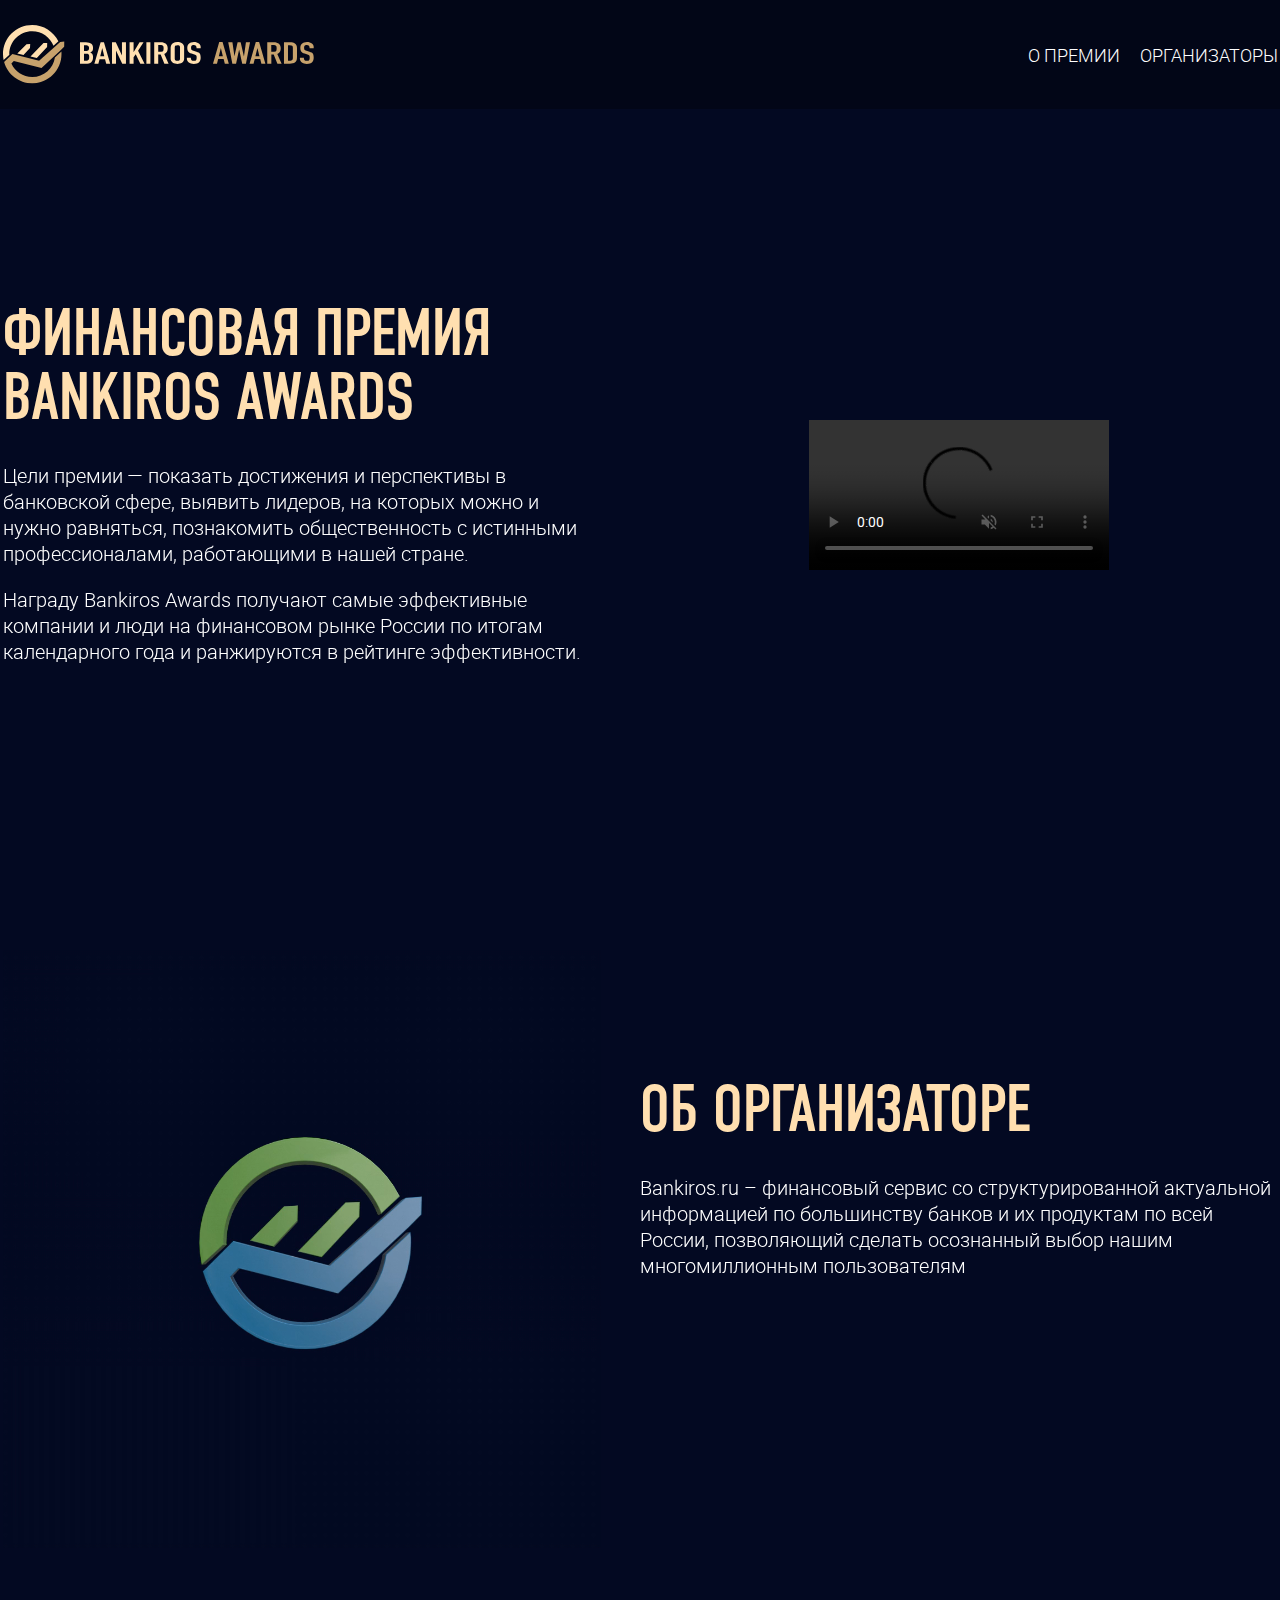
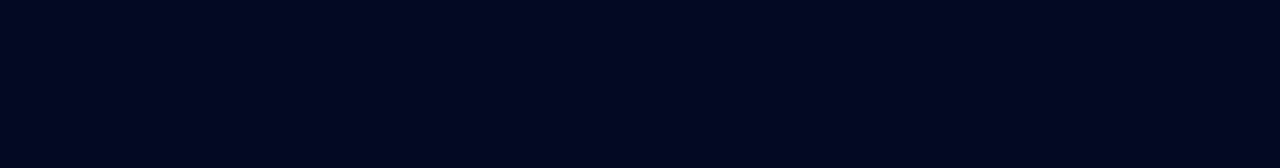
==== commit 2d8eb02e: "Add files via upload" ====
--- a/index.html
+++ b/index.html
@@ -40,7 +40,7 @@
         font-display: swap;
         src: local(''),
         url('files/roboto-light.woff2') format('woff2'),
-        url('filesroboto-light.woff') format('woff');
+        url('files/roboto-light.woff') format('woff');
     }
     @font-face {
         font-family: 'Roboto';
@@ -161,7 +161,7 @@
                 </div>
 
                 <div class="block-text-img__item block-text-img__item--img" data-js-anim="">
-                    <video muted="muted" loop="loop">
+                    <video muted="muted" playsinline loop="loop" controls>
                         <source src="files/award.mp4" type="video/mp4">
                         <source src="files/award.webm" type="video/webm">
                     </video>
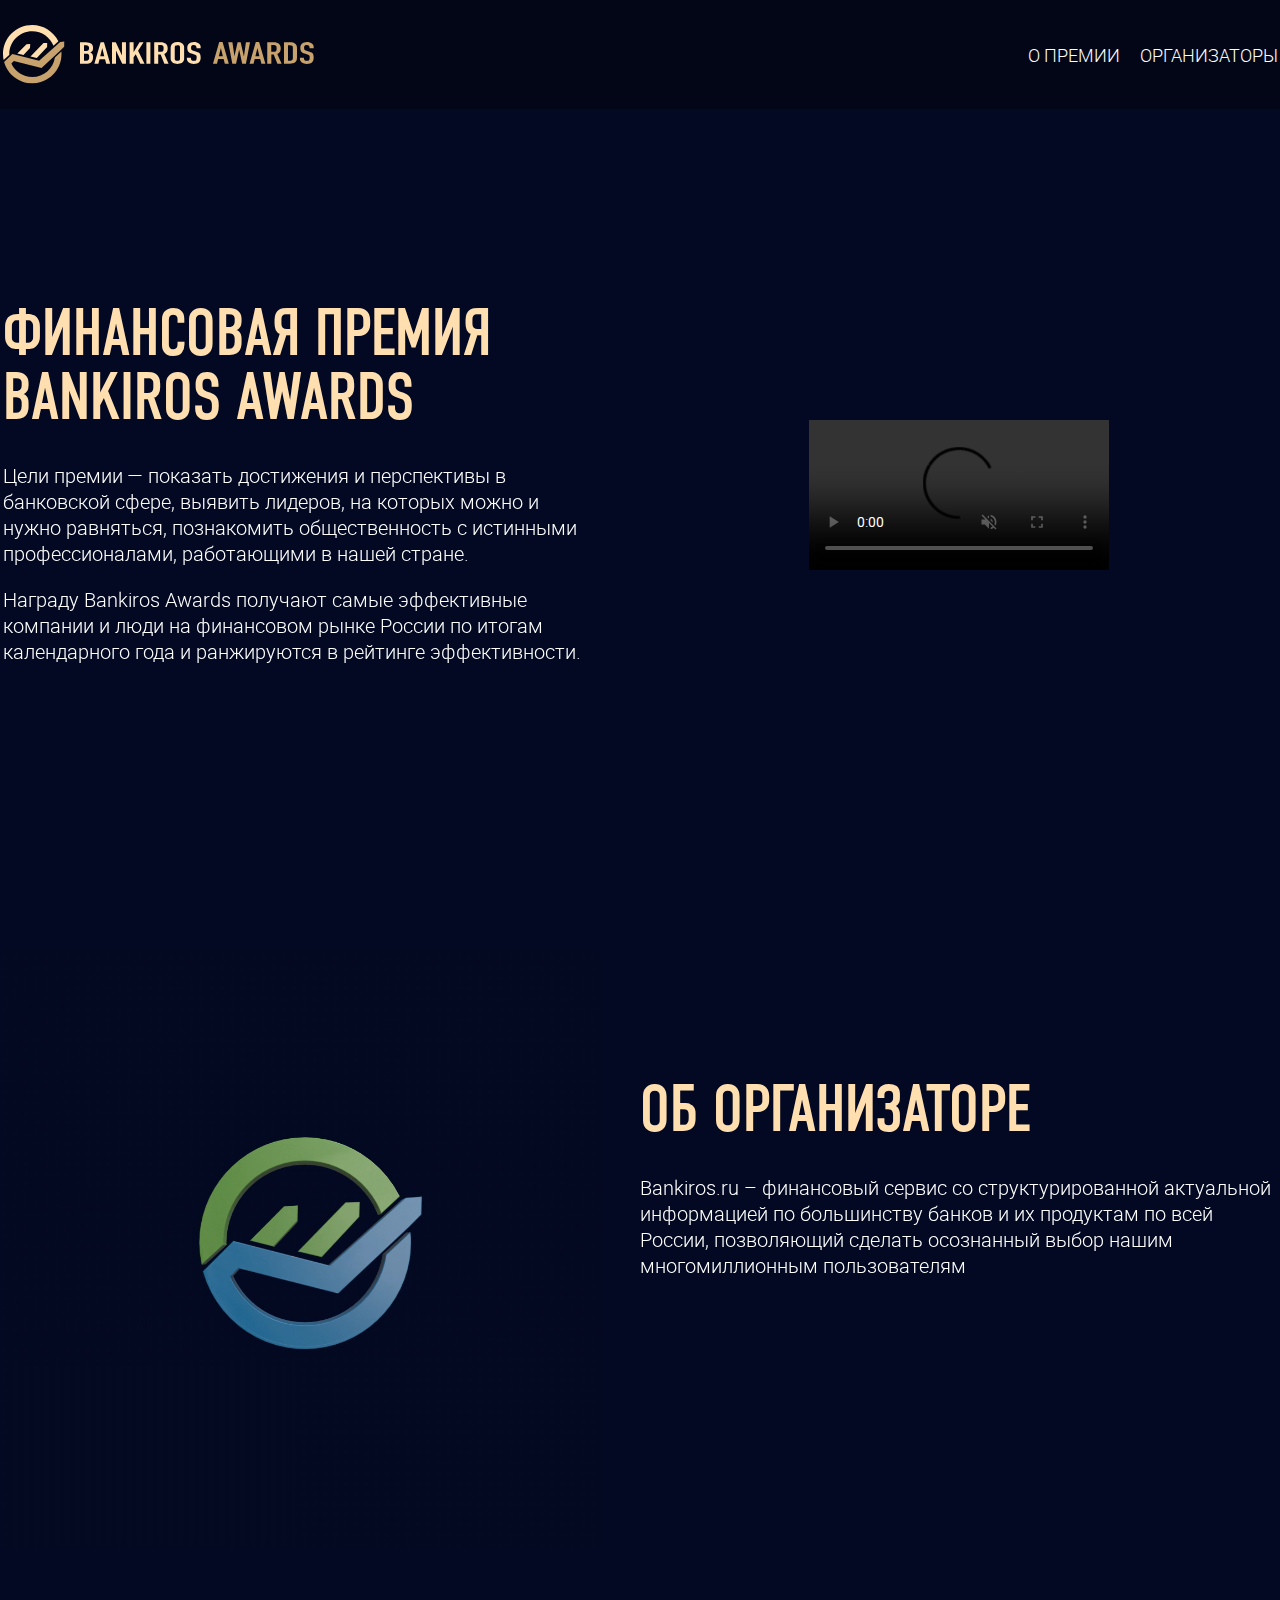
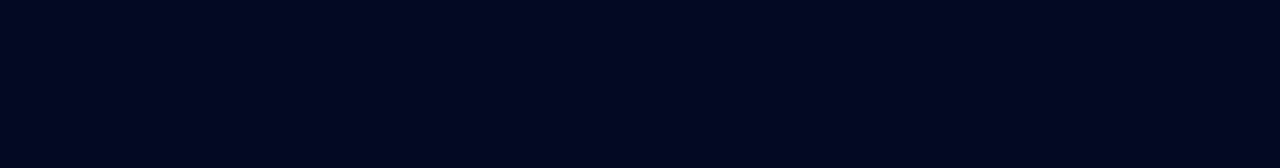
==== commit a61bc7ac: "Add files via upload" ====
--- a/index.html
+++ b/index.html
@@ -175,7 +175,7 @@
         <div class="container">
             <div class="block-text-img mob:block-text-img__item--text-top">
                 <div class="block-text-img__item block-text-img__item--img" data-js-anim="">
-                    <video muted="muted" loop="loop">
+                    <video muted="muted" playsinline loop="loop">
                         <source src="files/logo.mp4" type="video/mp4">
                         <source src="files/logo.webm" type="video/webm">
                     </video>
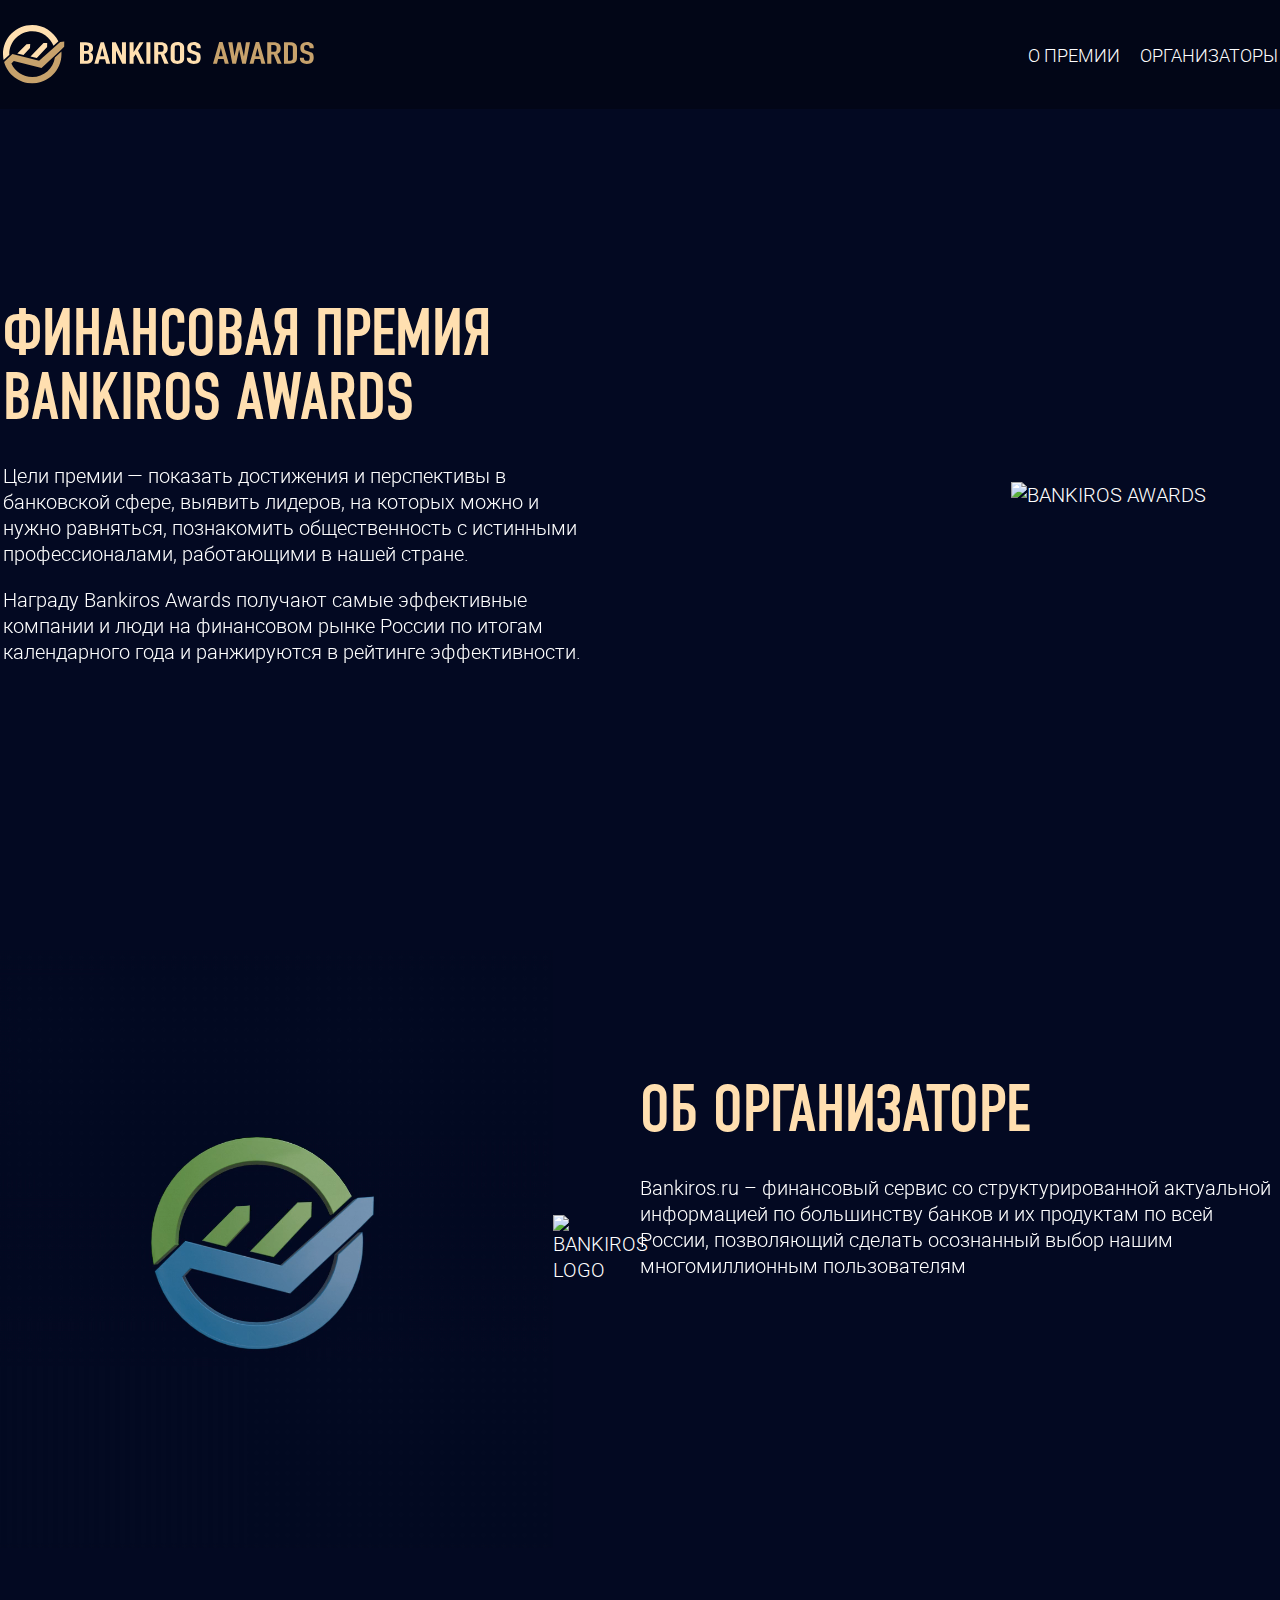
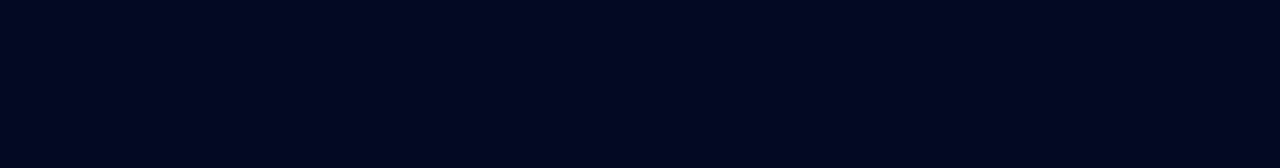
==== commit 7cbe3b72: "Add files via upload" ====
--- a/index.html
+++ b/index.html
@@ -161,11 +161,11 @@
                 </div>
 
                 <div class="block-text-img__item block-text-img__item--img" data-js-anim="">
-                    <video muted="muted" playsinline loop="loop" controls>
+                    <video muted="muted" playsinline loop="loop">
                         <source src="files/award.mp4" type="video/mp4">
                         <source src="files/award.webm" type="video/webm">
                     </video>
-<!--                    <img class="img-responsive" src="images/previews/preview-award.png" alt="BANKIROS AWARDS">-->
+                    <img class="img-responsive block-text-img__preview" src="files/award.jpg" alt="BANKIROS AWARDS">
                 </div>
             </div>
         </div>
@@ -179,6 +179,7 @@
                         <source src="files/logo.mp4" type="video/mp4">
                         <source src="files/logo.webm" type="video/webm">
                     </video>
+                    <img class="img-responsive block-text-img__preview" src="files/award.jpg" alt="BANKIROS LOGO">
                 </div>
                 <div class="block-text-img__item block-text-img__item--text block-text-img__item--sticky mob:block-text-img__item--dark-gradient">
                     <h2 class="block-text-img__title gold h1">ОБ ОРГАНИЗАТОРЕ</h2>
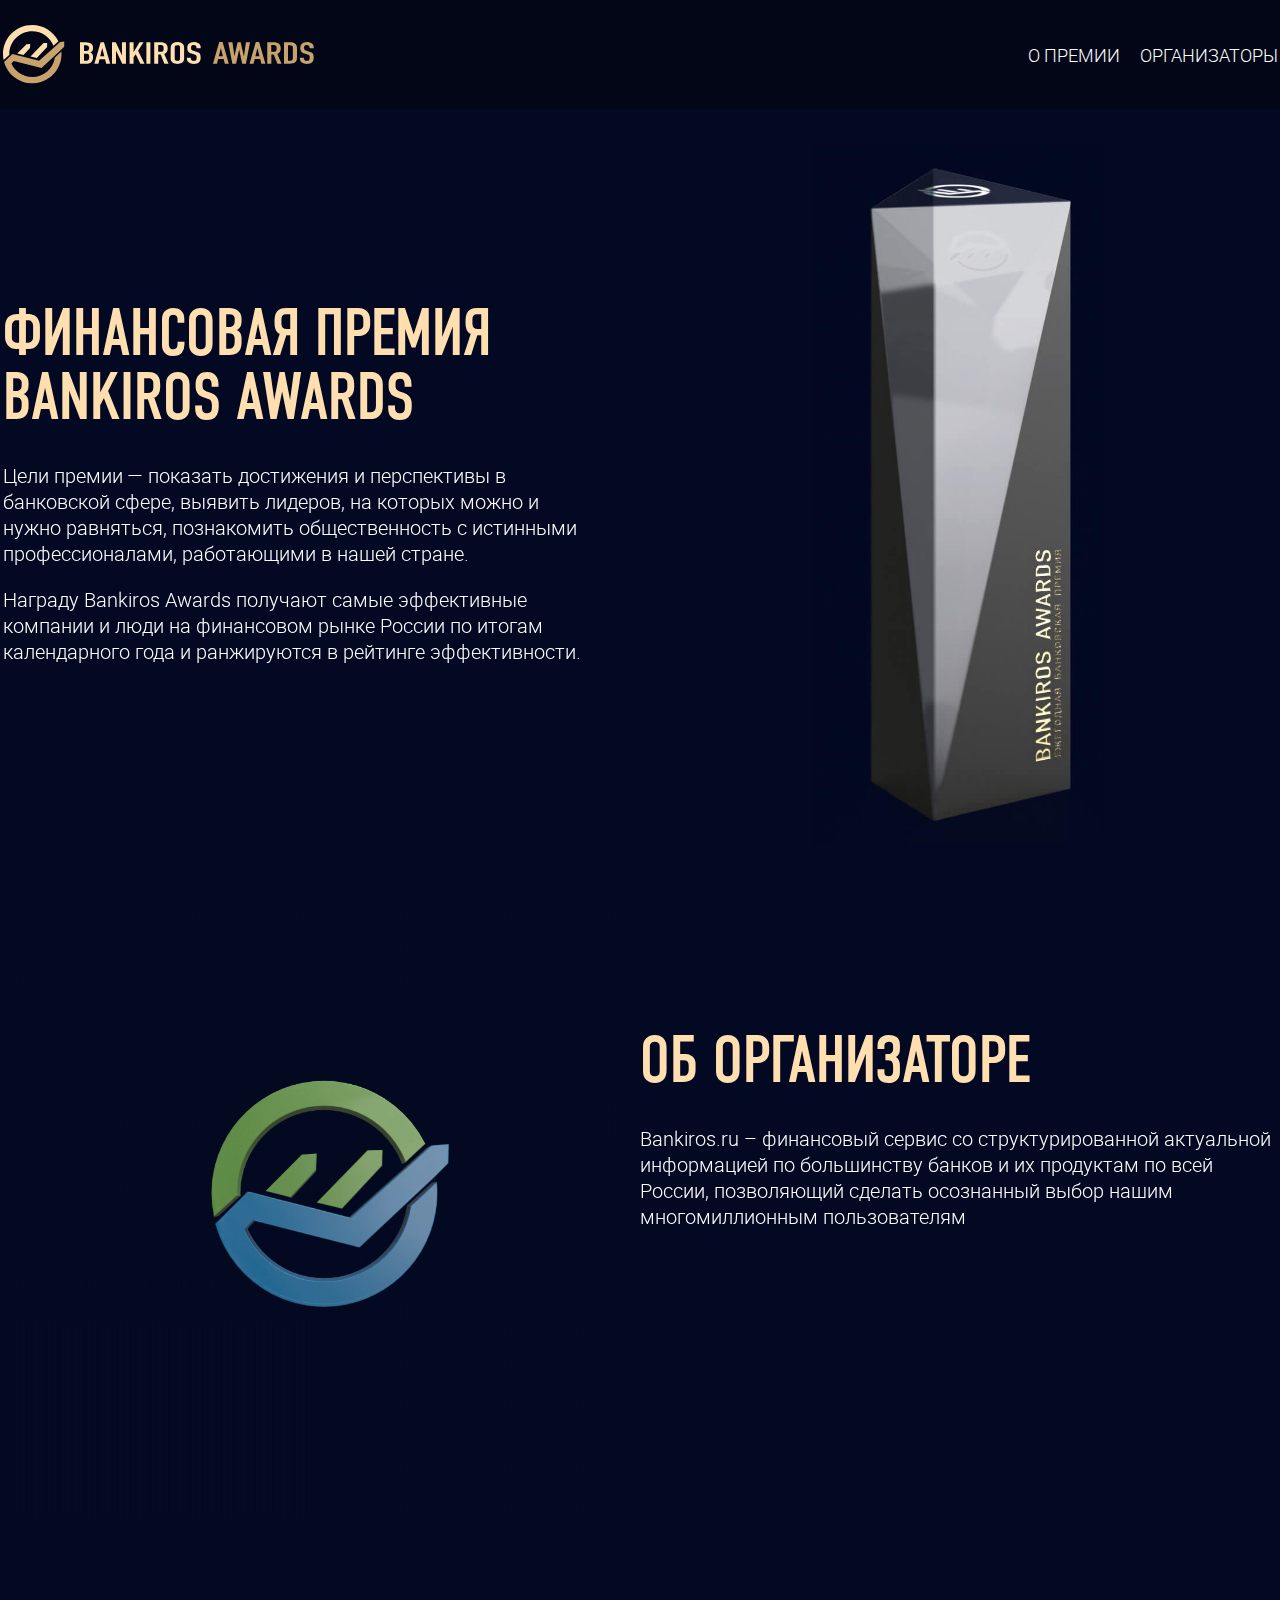
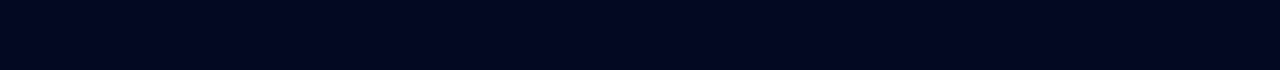
==== commit 453c075e: "Add files via upload" ====
--- a/index.html
+++ b/index.html
@@ -6,6 +6,14 @@
     <meta http-equiv="X-UA-Compatible" content="ie=edge">
 
     <meta name="description" content="Премия Bankiros Awards">
+
+    <link rel="apple-touch-icon" sizes="180x180" href="files/favicon/apple-touch-icon.png">
+    <link rel="icon" type="image/png" sizes="32x32" href="files/favicon/favicon-32x32.png">
+    <link rel="icon" type="image/png" sizes="16x16" href="files/favicon/favicon-16x16.png">
+    <link rel="manifest" href="files/favicon/site.webmanifest">
+    <link rel="mask-icon" href="files/favicon/safari-pinned-tab.svg" color="#5bbad5">
+    <meta name="msapplication-TileColor" content="#da532c">
+    <meta name="theme-color" content="#ffffff">
 
 <meta property="og:title" content="Премия Bankiros Awards">
 <meta property="og:description" content="Премия Bankiros Awards">
@@ -179,7 +187,7 @@
                         <source src="files/logo.mp4" type="video/mp4">
                         <source src="files/logo.webm" type="video/webm">
                     </video>
-                    <img class="img-responsive block-text-img__preview" src="files/award.jpg" alt="BANKIROS LOGO">
+                    <img class="img-responsive block-text-img__preview" src="files/logo.jpg" alt="BANKIROS LOGO">
                 </div>
                 <div class="block-text-img__item block-text-img__item--text block-text-img__item--sticky mob:block-text-img__item--dark-gradient">
                     <h2 class="block-text-img__title gold h1">ОБ ОРГАНИЗАТОРЕ</h2>
--- a/files/main-page.css
+++ b/files/main-page.css
@@ -1,2 +1,2 @@
 @charset "UTF-8";
-/*! normalize.css v8.0.1 | MIT License | github.com/necolas/normalize.css */html{-webkit-box-sizing:border-box;box-sizing:border-box}*{-webkit-box-sizing:inherit;box-sizing:inherit}:after,:before{-webkit-box-sizing:border-box;box-sizing:border-box}main{display:block}hr{-webkit-box-sizing:content-box;box-sizing:content-box;height:0;overflow:visible}pre{font-family:monospace,monospace;font-size:1em}a{background-color:transparent}abbr[title]{border-bottom:none;text-decoration:underline;-webkit-text-decoration:underline dotted;text-decoration:underline dotted}b,strong{font-weight:700}code,kbd,samp{font-family:monospace,monospace;font-size:1em}small{font-size:80%}sub,sup{font-size:75%;line-height:0;position:relative;vertical-align:baseline}sub{bottom:-0.25em}sup{top:-0.5em}img{border-style:none}button,input,optgroup,select,textarea{font-family:inherit;font-size:100%;line-height:19px;margin:0}button,input{overflow:visible}button,select{text-transform:none}[type=button],[type=reset],[type=submit],button{-webkit-appearance:button}button{background:transparent;outline:none;border:none}[type=button]::-moz-focus-inner,[type=reset]::-moz-focus-inner,[type=submit]::-moz-focus-inner,button::-moz-focus-inner{border-style:none;padding:0}fieldset{padding:0.35em 0.75em 0.625em}legend{-webkit-box-sizing:border-box;box-sizing:border-box;color:inherit;display:table;max-width:100%;padding:0;white-space:normal}progress{vertical-align:baseline}textarea{overflow:auto}[type=checkbox],[type=radio]{-webkit-box-sizing:border-box;box-sizing:border-box;padding:0}[type=number]::-webkit-inner-spin-button,[type=number]::-webkit-outer-spin-button{height:auto}[type=search]{-webkit-appearance:textfield}[type=search]::-webkit-search-decoration{-webkit-appearance:none}::-webkit-file-upload-button{-webkit-appearance:button;font:inherit}details{display:block}summary{display:list-item}template{display:none}[hidden]{display:none}.ic-align-center:before{content:""}.ic-align-justify:before{content:""}.ic-align-left:before{content:""}.ic-align-right:before{content:""}.ic-book:before{content:""}.ic-bookmark:before{content:""}.ic-check-circle:before{content:""}.ic-external-link:before{content:""}.ic-grid:before{content:""}.ic-link:before{content:""}.ic-link-2:before{content:""}.ic-list:before{content:""}.ic-more-horizontal:before{content:""}.ic-more-vertical:before{content:""}.ic-paperclip:before{content:""}.ic-tag:before{content:""}.ic-fast-forward:before{content:""}.ic-pause:before{content:""}.ic-pause-circle:before{content:""}.ic-play:before{content:""}.ic-play-circle:before{content:""}.ic-rewind:before{content:""}.ic-skip-back:before{content:""}.ic-skip-forward:before{content:""}.ic-video:before{content:""}.ic-video-off:before{content:""}.ic-mic:before{content:""}.ic-mic-off:before{content:""}.ic-volume:before{content:""}.ic-volume-1:before{content:""}.ic-volume-2:before{content:""}.ic-volume-x:before{content:""}.ic-chevrons-down:before{content:""}.ic-chevrons-left:before{content:""}.ic-chevrons-right:before{content:""}.ic-chevrons-up:before{content:""}.ic-corner-down-left:before{content:""}.ic-corner-down-right:before{content:""}.ic-corner-left-down:before{content:""}.ic-corner-left-up:before{content:""}.ic-corner-right-down:before{content:""}.ic-corner-right-up:before{content:""}.ic-corner-up-left:before{content:""}.ic-corner-up-right:before{content:""}.ic-refresh-ccw:before{content:""}.ic-refresh-cw:before{content:""}.ic-repeat:before{content:""}.ic-rotate-ccw:before{content:""}.ic-rotate-cw:before{content:""}.ic-minimize:before{content:""}.ic-minimize-2:before{content:""}.ic-navigation:before{content:""}.ic-navigation-2:before{content:""}.ic-layers:before{content:""}.ic-award:before{content:""}.ic-briefcase:before{content:""}.ic-camera:before{content:""}.ic-clipboard:before{content:""}.ic-clock:before{content:""}.ic-cloud:before{content:""}.ic-cloud-off:before{content:""}.ic-credit-card:before{content:""}.ic-droplet:before{content:""}.ic-file:before{content:""}.ic-filter:before{content:""}.ic-flag:before{content:""}.ic-folder:before{content:""}.ic-globe:before{content:""}.ic-headphones:before{content:""}.ic-image:before{content:""}.ic-loader:before{content:""}.ic-lock:before{content:""}.ic-message-circle:before{content:""}.ic-message-square:before{content:""}.ic-monitor:before{content:""}.ic-percent:before{content:""}.ic-pie-chart:before{content:""}.ic-settings:before{content:""}.ic-shield:before{content:""}.ic-shopping-cart:before{content:""}.ic-smartphone:before{content:""}.ic-sun:before{content:""}.ic-thumbs-down:before{content:""}.ic-thumbs-up:before{content:""}.ic-trending-down:before{content:""}.ic-trending-up:before{content:""}.ic-unlock:before{content:""}.ic-user1:before{content:""}.ic-user-check:before{content:""}.ic-users:before{content:""}.ic-wifi:before{content:""}.ic-wifi-off:before{content:""}.ic-phone-off:before{content:""}.ic-exclamation-in-triangle:before{content:""}.ic-slash:before{content:""}.ic-bell-off:before{content:""}.ic-copy:before{content:""}.ic-crop:before{content:""}.ic-download:before{content:""}.ic-edit-2:before{content:""}.ic-edit-3:before{content:""}.ic-eye:before{content:""}.ic-eye-off:before{content:""}.ic-maximize:before{content:""}.ic-maximize-2:before{content:""}.ic-move:before{content:""}.ic-minus:before{content:""}.ic-plus:before{content:""}.ic-power:before{content:""}.ic-sliders:before{content:""}.ic-upload:before{content:""}.ic-zoom-in:before{content:""}.ic-zoom-out:before{content:""}.ic-facebook:before{content:""}.ic-google:before{content:""}.ic-g-plus:before{content:""}.ic-instagram:before{content:""}.ic-mailru:before{content:""}.ic-ok:before{content:""}.ic-phone-call:before{content:""}.ic-tg:before{content:""}.ic-tw:before{content:""}.ic-viber-2:before{content:""}.ic-vk:before{content:""}.ic-yandex:before{content:""}.ic-youtube:before{content:""}.ic-arrow-up:before{content:""}.ic-arrow-down:before{content:""}.ic-arrow-right:before{content:""}.ic-arrow-left:before{content:""}.ic-arrow-long-up:before{content:""}.ic-arrow-long-down:before{content:""}.ic-arrow-long-right:before{content:""}.ic-arrow-long-left:before{content:""}.ic-close:before{content:""}.ic-exit:before{content:""}.ic-log-in:before{content:""}.ic-menu:before{content:""}.ic-contour:before{content:""}.ic-drow-contour:before{content:""}.ic-map:before{content:""}.ic-map-pin:before{content:""}.ic-metro:before{content:""}.ic-metro-blue:before{content:"";color:#2416ad}.ic-metro-red:before{content:"";color:#d91717}.ic-walk:before{content:""}.ic-calendar:before{content:""}.ic-crown:before{content:""}.ic-file-text:before{content:""}.ic-home:before{content:""}.ic-user:before{content:""}.ic-mail:before{content:""}.ic-phone:before{content:""}.ic-bell:before{content:""}.ic-check:before{content:""}.ic-edit:before{content:""}.ic-heart:before{content:""}.ic-heart-filled:before{content:""}.ic-heart-search:before{content:""}.ic-plus-circle:before{content:""}.ic-print:before{content:""}.ic-search:before{content:""}.ic-share:before{content:""}.ic-trash:before{content:""}.ic-exclamation-in-circle:before{content:""}.ic-info-in-circle:before{content:""}.ic-question-in-circle:before{content:""}.ic-star-full:before{content:""}.ic-star-empty:before{content:""}.ic-quotes:before{content:""}.ic-quote:before{content:""}.flex{display:-webkit-box;display:-ms-flexbox;display:flex}.flex.flex--direction-r{-webkit-box-orient:horizontal;-webkit-box-direction:normal;-ms-flex-direction:row;flex-direction:row}.flex.flex--direction-rr{-webkit-box-orient:horizontal;-webkit-box-direction:reverse;-ms-flex-direction:row-reverse;flex-direction:row-reverse}.flex.flex--direction-c{-webkit-box-orient:vertical;-webkit-box-direction:normal;-ms-flex-direction:column;flex-direction:column}.flex.flex--direction-cr{-webkit-box-orient:vertical;-webkit-box-direction:reverse;-ms-flex-direction:column-reverse;flex-direction:column-reverse}.flex.flex--wrap{-ms-flex-wrap:wrap;flex-wrap:wrap}.flex.flex--wrap-no{-ms-flex-wrap:nowrap;flex-wrap:nowrap}.flex.flex--wrap-r{-ms-flex-wrap:wrap-reverse;flex-wrap:wrap-reverse}.flex.flex--jc-c{-webkit-box-pack:center;-ms-flex-pack:center;justify-content:center}.flex.flex--jc-s{-webkit-box-pack:start;-ms-flex-pack:start;justify-content:start}.flex.flex--jc-e{-webkit-box-pack:end;-ms-flex-pack:end;justify-content:end}.flex.flex--jc-l{-webkit-box-pack:left;-ms-flex-pack:left;justify-content:left}.flex.flex--jc-r{-webkit-box-pack:right;-ms-flex-pack:right;justify-content:right}.flex.flex--jc-fs{-webkit-box-pack:start;-ms-flex-pack:start;justify-content:flex-start}.flex.flex--jc-fe{-webkit-box-pack:end;-ms-flex-pack:end;justify-content:flex-end}.flex.flex--jc-str{-webkit-box-pack:stretch;-ms-flex-pack:stretch;justify-content:stretch}.flex.flex--jc-spb{-webkit-box-pack:justify;-ms-flex-pack:justify;justify-content:space-between}.flex.flex--jc-spa{-ms-flex-pack:distribute;justify-content:space-around}.flex.flex--jc-spe{-webkit-box-pack:space-evenly;-ms-flex-pack:space-evenly;justify-content:space-evenly}.flex.flex--ji-str{justify-items:stretch}.flex.flex--ji-c{justify-items:center}.flex.flex--ji-s{justify-items:start}.flex.flex--ji-e{justify-items:end}.flex.flex--js-str{-ms-grid-column-align:stretch;justify-self:stretch}.flex.flex--js-c{-ms-grid-column-align:center;justify-self:center}.flex.flex--js-s{-ms-grid-column-align:start;justify-self:start}.flex.flex--js-e{-ms-grid-column-align:end;justify-self:end}.flex.flex--ai-str{-webkit-box-align:stretch;-ms-flex-align:stretch;align-items:stretch}.flex.flex--ai-fs{-webkit-box-align:start;-ms-flex-align:start;align-items:flex-start}.flex.flex--ai-fe{-webkit-box-align:end;-ms-flex-align:end;align-items:flex-end}.flex.flex--ai-c{-webkit-box-align:center;-ms-flex-align:center;align-items:center}.flex.flex--ai-bl{-webkit-box-align:baseline;-ms-flex-align:baseline;align-items:baseline}.flex.flex--ac-c{-ms-flex-line-pack:center;align-content:center}.flex.flex--ac-s{-ms-flex-line-pack:start;align-content:start}.flex.flex--ac-e{-ms-flex-line-pack:end;align-content:end}.flex.flex--ac-fs{-ms-flex-line-pack:start;align-content:flex-start}.flex.flex--ac-fe{-ms-flex-line-pack:end;align-content:flex-end}.flex.flex--ac-bl{-ms-flex-line-pack:baseline;align-content:baseline}.flex.flex--ac-spb{-ms-flex-line-pack:justify;align-content:space-between}.flex.flex--ac-spa{-ms-flex-line-pack:distribute;align-content:space-around}.flex.flex--ac-spe{-ms-flex-line-pack:space-evenly;align-content:space-evenly}.flex.flex--ac-str{-ms-flex-line-pack:stretch;align-content:stretch}.flex.flex--as-str{-ms-flex-item-align:stretch;-ms-grid-row-align:stretch;align-self:stretch}.flex.flex--as-c{-ms-flex-item-align:center;-ms-grid-row-align:center;align-self:center}.flex.flex--as-s{-ms-flex-item-align:start;-ms-grid-row-align:start;align-self:start}.flex.flex--as-e{-ms-flex-item-align:end;-ms-grid-row-align:end;align-self:end}.flex.flex--as-ss{-ms-flex-item-align:self-start;-ms-grid-row-align:self-start;align-self:self-start}.flex.flex--as-se{-ms-flex-item-align:self-end;-ms-grid-row-align:self-end;align-self:self-end}.flex.flex--as-fs{-ms-flex-item-align:start;align-self:flex-start}.flex.flex--as-fe{-ms-flex-item-align:end;align-self:flex-end}.gold{color:#FFDFB0}.bg-gold{background-color:#FFDFB0}.gold-dark{color:#C7A26C}.bg-gold-dark{background-color:#C7A26C}.black{color:#000000}.bg-black{background-color:#000000}.main-black{color:#030922}.bg-main-black{background-color:#030922}.white{color:#fff}.bg-white{background-color:#fff}.pt-0{padding-top:0}.pr-0{padding-right:0}.pb-0{padding-bottom:0}.pl-0{padding-left:0}.pt-5{padding-top:5px}.pr-5{padding-right:5px}.pb-5{padding-bottom:5px}.pl-5{padding-left:5px}.pt-10{padding-top:10px}.pr-10{padding-right:10px}.pb-10{padding-bottom:10px}.pl-10{padding-left:10px}.pt-15{padding-top:15px}.pr-15{padding-right:15px}.pb-15{padding-bottom:15px}.pl-15{padding-left:15px}.pt-20{padding-top:20px}.pr-20{padding-right:20px}.pb-20{padding-bottom:20px}.pl-20{padding-left:20px}.pt-25{padding-top:25px}.pr-25{padding-right:25px}.pb-25{padding-bottom:25px}.pl-25{padding-left:25px}.pt-30{padding-top:30px}.pr-30{padding-right:30px}.pb-30{padding-bottom:30px}.pl-30{padding-left:30px}.pt-35{padding-top:35px}.pr-35{padding-right:35px}.pb-35{padding-bottom:35px}.pl-35{padding-left:35px}.pt-40{padding-top:40px}.pr-40{padding-right:40px}.pb-40{padding-bottom:40px}.pl-40{padding-left:40px}.pt-45{padding-top:45px}.pr-45{padding-right:45px}.pb-45{padding-bottom:45px}.pl-45{padding-left:45px}.pt-50{padding-top:50px}.pr-50{padding-right:50px}.pb-50{padding-bottom:50px}.pl-50{padding-left:50px}.mt-0{margin-top:0}.mr-0{margin-right:0}.mb-0{margin-bottom:0}.ml-0{margin-left:0}.mt-5{margin-top:5px}.mr-5{margin-right:5px}.mb-5{margin-bottom:5px}.ml-5{margin-left:5px}.mt-10{margin-top:10px}.mr-10{margin-right:10px}.mb-10{margin-bottom:10px}.ml-10{margin-left:10px}.mt-15{margin-top:15px}.mr-15{margin-right:15px}.mb-15{margin-bottom:15px}.ml-15{margin-left:15px}.mt-20{margin-top:20px}.mr-20{margin-right:20px}.mb-20{margin-bottom:20px}.ml-20{margin-left:20px}.mt-25{margin-top:25px}.mr-25{margin-right:25px}.mb-25{margin-bottom:25px}.ml-25{margin-left:25px}.mt-30{margin-top:30px}.mr-30{margin-right:30px}.mb-30{margin-bottom:30px}.ml-30{margin-left:30px}.mt-35{margin-top:35px}.mr-35{margin-right:35px}.mb-35{margin-bottom:35px}.ml-35{margin-left:35px}.mt-40{margin-top:40px}.mr-40{margin-right:40px}.mb-40{margin-bottom:40px}.ml-40{margin-left:40px}.mt-45{margin-top:45px}.mr-45{margin-right:45px}.mb-45{margin-bottom:45px}.ml-45{margin-left:45px}.mt-50{margin-top:50px}.mr-50{margin-right:50px}.mb-50{margin-bottom:50px}.ml-50{margin-left:50px}.fs-0{font-size:0}.fs-4{font-size:4px}.fs-5{font-size:5px}.fs-6{font-size:6px}.fs-7{font-size:7px}.fs-8{font-size:8px}.fs-9{font-size:9px}.fs-10{font-size:10px}.fs-11{font-size:11px}.fs-12{font-size:12px}.fs-13{font-size:13px}.fs-14{font-size:14px}.fs-15{font-size:15px}.fs-16{font-size:16px}.fs-17{font-size:17px}.fs-18{font-size:18px}.fs-19{font-size:19px}.fs-20{font-size:20px}.fs-25{font-size:25px}.fs-30{font-size:30px}.fs-35{font-size:35px}.fs-40{font-size:40px}.fs-45{font-size:45px}.fs-50{font-size:50px}.fs-55{font-size:55px}.fs-60{font-size:60px}.h1,h1{font-size:42px;line-height:42px}.h5,h5{font-size:20px;line-height:24px}@media screen and (min-width:768px){.h1,h1{font-size:64px;line-height:64px}.h5,h5{font-size:24px;line-height:28px}}.article:not(.article--custom-p){padding-top:40px;padding-bottom:40px}.article--100vh{min-height:100vh;display:-webkit-box;display:-ms-flexbox;display:flex;-webkit-box-align:center;-ms-flex-align:center;align-items:center}@media screen and (min-width:768px){.article:not(.article--custom-p){padding-top:50px;padding-bottom:50px}}.container{max-width:100%;width:100%;padding-left:20px;padding-right:20px}@media screen and (min-width:1280px){.container{max-width:1275px;margin-left:auto;margin-right:auto;padding-left:0;padding-right:0}}body{display:-webkit-box;display:-ms-flexbox;display:flex;-webkit-box-orient:vertical;-webkit-box-direction:normal;-ms-flex-direction:column;flex-direction:column}main{-webkit-box-flex:1;-ms-flex-positive:1;flex-grow:1}ol,ul{list-style:none;margin:0;padding:0}a,a:focus,a:hover{text-decoration:none}a{color:#FFDFB0;-webkit-transition:color 0.25s ease;-o-transition:color 0.25s ease;transition:color 0.25s ease}a:hover{color:#C7A26C}a.link-white,a.link-white:focus,a.link-white:hover{color:white}[data-js=slowly]{cursor:pointer}.bold{font-weight:600}.light{font-weight:300}.font-normal{font-weight:400}img.img-responsive{max-width:100%}@media screen and (min-width:768px){main>.article:first-child{padding-top:140px}}.header{background:rgba(0,0,0,0.3)}.header__in{padding-top:10px;padding-bottom:10px;display:-webkit-box;display:-ms-flexbox;display:flex;-webkit-box-orient:vertical;-webkit-box-direction:normal;-ms-flex-direction:column;flex-direction:column;-webkit-box-align:center;-ms-flex-align:center;align-items:center}.header__img img{display:block;height:40px}@media screen and (min-width:768px){.header{position:absolute;top:0;left:0;width:100%}.header__in{display:-ms-grid;display:grid;-ms-grid-columns:fit-content(100%) fit-content(100%);grid-template-columns:fit-content(100%) fit-content(100%);grid-column-gap:30px;-webkit-box-pack:justify;-ms-flex-pack:justify;justify-content:space-between;-webkit-box-align:center;-ms-flex-align:center;align-items:center;padding-top:25px;padding-bottom:25px}.header__img img{height:auto}}.main-menu{margin-top:10px;display:none}.main-menu__list{display:-webkit-box;display:-ms-flexbox;display:flex}.main-menu__item:not(:last-child){margin-right:20px}.main-menu__link{color:#FFFFFF;-webkit-transition:color 0.25s ease;-o-transition:color 0.25s ease;transition:color 0.25s ease;font-size:16px;text-transform:uppercase}.main-menu__link:hover{color:#FFDFB0}.main-menu__btn{display:none}@media screen and (min-width:768px){.main-menu{margin-top:0;display:block}.main-menu__link{font-size:18px}}.block-text-img.mob\:block-text-img__item--text-top{display:-webkit-box;display:-ms-flexbox;display:flex;-webkit-box-orient:vertical;-webkit-box-direction:normal;-ms-flex-direction:column;flex-direction:column}.block-text-img.mob\:block-text-img__item--text-top .block-text-img__item--img{-webkit-box-ordinal-group:3;-ms-flex-order:2;order:2}.block-text-img.mob\:block-text-img__item--text-top .block-text-img__item--text{-webkit-box-ordinal-group:2;-ms-flex-order:1;order:1}.block-text-img__item:first-of-type:not(:last-child){margin-bottom:40px}.block-text-img__item.block-text-img__item--text{-webkit-box-ordinal-group:3;-ms-flex-order:2;order:2;z-index:1}.block-text-img__item.block-text-img__item--img{display:-webkit-box;display:-ms-flexbox;display:flex;-webkit-box-pack:center;-ms-flex-pack:center;justify-content:center;-webkit-box-align:center;-ms-flex-align:center;align-items:center;-webkit-box-ordinal-group:2;-ms-flex-order:1;order:1}.block-text-img__item.block-text-img__item--img video{max-width:100%;max-height:400px}.block-text-img__item.block-text-img__item--sticky{position:sticky;top:20px}.block-text-img__item.mob\:block-text-img__item--dark-gradient:before{content:"";position:absolute;z-index:-1;top:-20px;left:-20px;right:-20px;height:100%;background:-webkit-gradient(linear,left top,left bottom,color-stop(3%,#030922),color-stop(52%,rgba(3,9,34,0.7679446779)),to(rgba(0,0,0,0)));background:-o-linear-gradient(top,#030922 3%,rgba(3,9,34,0.7679446779) 52%,rgba(0,0,0,0) 100%);background:linear-gradient(180deg,#030922 3%,rgba(3,9,34,0.7679446779) 52%,rgba(0,0,0,0) 100%);filter:progid:DXImageTransform.Microsoft.gradient(startColorstr="#030922",endColorstr="#000000",GradientType=1)}.block-text-img.block-text-img--anim h1{-webkit-animation:animationOffer 1s;animation:animationOffer 1s;-webkit-animation-fill-mode:backwards;animation-fill-mode:backwards}.block-text-img.block-text-img--anim .block-text-img__description{-webkit-animation:animationOffer 1.3s 0.2s;animation:animationOffer 1.3s 0.2s;-webkit-animation-fill-mode:backwards;animation-fill-mode:backwards}.block-text-img__title+.block-text-img__description{margin-top:20px}@-webkit-keyframes animationOffer{0%{opacity:0;-webkit-transform:translateY(-50px);transform:translateY(-50px)}to{opacity:1;-webkit-transform:translateY(0);transform:translateY(0)}}@keyframes animationOffer{0%{opacity:0;-webkit-transform:translateY(-50px);transform:translateY(-50px)}to{opacity:1;-webkit-transform:translateY(0);transform:translateY(0)}}@media screen and (min-width:768px){.block-text-img{display:-webkit-box;display:-ms-flexbox;display:flex;-webkit-box-align:center;-ms-flex-align:center;align-items:center}.block-text-img.mob\:block-text-img__item--text-top{-webkit-box-orient:horizontal;-webkit-box-direction:normal;-ms-flex-direction:row;flex-direction:row}.block-text-img.mob\:block-text-img__item--text-top .block-text-img__item--img{-webkit-box-ordinal-group:unset;-ms-flex-order:unset;order:unset}.block-text-img.mob\:block-text-img__item--text-top .block-text-img__item--text{-webkit-box-ordinal-group:unset;-ms-flex-order:unset;order:unset}.block-text-img__item:first-of-type:not(:last-child){padding-right:40px;margin-bottom:0}.block-text-img__item.block-text-img__item--text{width:60%;-webkit-box-ordinal-group:unset;-ms-flex-order:unset;order:unset}.block-text-img__item.block-text-img__item--img{width:40%;-webkit-box-ordinal-group:unset;-ms-flex-order:unset;order:unset}.block-text-img__item.block-text-img__item--img video{max-height:700px}.block-text-img__item.mob\:block-text-img__item--dark-gradient:before{content:none}.block-text-img__title+.block-text-img__description{margin-top:30px}}@media screen and (min-width:1280px){.block-text-img__item.block-text-img__item--text{width:50%}.block-text-img__item.block-text-img__item--img{width:50%}}.text-content p:not(:last-child){margin-top:20px}@media screen and (min-width:768px){.text-content p:not(:last-child){margin-top:30px}}.about-counter--on-mainpage{margin-top:35px}.about-counter__item:first-of-type{margin-bottom:40px}.about-counter__timer{font-size:50px;margin-bottom:5px;color:#FFDFB0;font-family:"DIN Condensed",sans-serif;line-height:1;white-space:nowrap}.about-counter__description{font-size:20px;color:#FFDFB0;font-weight:400}.about-counter--anim{will-change:transform}.about-counter--anim[data-js-anim]{opacity:0;-webkit-transform:translateY(-50px);-ms-transform:translateY(-50px);transform:translateY(-50px)}.about-counter--anim[data-js-anim].anim{-webkit-animation:animationAboutCounter 1s;animation:animationAboutCounter 1s;-webkit-animation-fill-mode:forwards;animation-fill-mode:forwards}@-webkit-keyframes animationAboutCounter{0%{opacity:0;-webkit-transform:translateY(-50px);transform:translateY(-50px)}to{opacity:1;-webkit-transform:translateY(0);transform:translateY(0)}}@keyframes animationAboutCounter{0%{opacity:0;-webkit-transform:translateY(-50px);transform:translateY(-50px)}to{opacity:1;-webkit-transform:translateY(0);transform:translateY(0)}}@media screen and (min-width:768px){.about-counter__timer{font-size:62px}.about-counter__description{font-size:24px;white-space:nowrap}}@media screen and (min-width:1280px){.about-counter{display:-webkit-box;display:-ms-flexbox;display:flex}.about-counter--on-mainpage{margin-top:40px}.about-counter__item{position:relative;width:-webkit-min-content;width:-moz-min-content;width:min-content}.about-counter__item:first-of-type{padding-right:40px;margin-right:40px;margin-bottom:0}.about-counter__item:first-of-type:before{content:"";position:absolute;width:1px;top:50%;right:0;-webkit-transform:translate(-50%,-50%);-ms-transform:translate(-50%,-50%);transform:translate(-50%,-50%);height:90%;background:#FFDFB0}}.social{display:-ms-grid;display:grid;-ms-grid-columns:50px 50px 50px 50px;grid-template-columns:50px 50px 50px 50px;grid-gap:25px}.social__link{background:white;border-radius:50%;display:-webkit-inline-box;display:-ms-inline-flexbox;display:inline-flex;-webkit-box-pack:center;-ms-flex-pack:center;justify-content:center;-webkit-box-align:center;-ms-flex-align:center;align-items:center;width:50px;height:50px;font-size:23px;color:#030922}.social__link:hover{color:#C7A26C}@media screen and (min-width:768px){.social{-ms-grid-columns:60px 60px 60px 60px;grid-template-columns:60px 60px 60px 60px}.social__link{width:60px;height:60px;font-size:30px}}.footer{overflow:hidden}.footer__in{padding-top:50px;padding-bottom:60px;display:-ms-grid;display:grid;-ms-grid-columns:1fr;grid-template-columns:1fr;grid-gap:15px;-ms-grid-rows:auto 15px auto 15px auto;grid-template-areas:"info" "social" "contacts";position:relative;-webkit-transform:translateY(100%);-ms-transform:translateY(100%);transform:translateY(100%);-webkit-transition:-webkit-transform 0.25s ease;transition:-webkit-transform 0.25s ease;-o-transition:transform 0.25s ease;transition:transform 0.25s ease;transition:transform 0.25s ease,-webkit-transform 0.25s ease}.footer__in.visible{-webkit-transform:translateY(0);-ms-transform:translateY(0);transform:translateY(0)}.footer__in:before{content:"";position:absolute;top:0;left:0;width:100%;height:0.5px;background:white}.footer__social{-ms-grid-row:3;-ms-grid-column:1;margin-bottom:15px;grid-area:social}.footer__info{-ms-grid-row:1;-ms-grid-column:1;grid-area:info}.footer__info>:not(:last-child){margin-bottom:5px}.footer__contacts{-ms-grid-row:5;-ms-grid-column:1;grid-area:contacts;display:-webkit-box;display:-ms-flexbox;display:flex;-webkit-box-orient:vertical;-webkit-box-direction:normal;-ms-flex-direction:column;flex-direction:column}.footer__contacts>:not(:last-child){margin-bottom:5px}@media screen and (min-width:768px){.footer__in{-ms-grid-columns:fit-content(100%) 15px fit-content(100%) 15px fit-content(100%);grid-template-columns:fit-content(100%) fit-content(100%) fit-content(100%);grid-template-areas:"info social contacts";-webkit-box-pack:justify;-ms-flex-pack:justify;justify-content:space-between;padding-top:40px;padding-bottom:70px;-webkit-box-align:center;-ms-flex-align:center;align-items:center}.footer__social{margin-bottom:0}.footer__contacts{text-align:right}.footer__social{-ms-grid-row:1;-ms-grid-column:3}.footer__info{-ms-grid-row:1;-ms-grid-column:1}.footer__contacts{-ms-grid-row:1;-ms-grid-column:5}}+/*! normalize.css v8.0.1 | MIT License | github.com/necolas/normalize.css */html{-webkit-box-sizing:border-box;box-sizing:border-box}*{-webkit-box-sizing:inherit;box-sizing:inherit}:after,:before{-webkit-box-sizing:border-box;box-sizing:border-box}main{display:block}hr{-webkit-box-sizing:content-box;box-sizing:content-box;height:0;overflow:visible}pre{font-family:monospace,monospace;font-size:1em}a{background-color:transparent}abbr[title]{border-bottom:none;text-decoration:underline;-webkit-text-decoration:underline dotted;text-decoration:underline dotted}b,strong{font-weight:700}code,kbd,samp{font-family:monospace,monospace;font-size:1em}small{font-size:80%}sub,sup{font-size:75%;line-height:0;position:relative;vertical-align:baseline}sub{bottom:-0.25em}sup{top:-0.5em}img{border-style:none}button,input,optgroup,select,textarea{font-family:inherit;font-size:100%;line-height:19px;margin:0}button,input{overflow:visible}button,select{text-transform:none}[type=button],[type=reset],[type=submit],button{-webkit-appearance:button}button{background:transparent;outline:none;border:none}[type=button]::-moz-focus-inner,[type=reset]::-moz-focus-inner,[type=submit]::-moz-focus-inner,button::-moz-focus-inner{border-style:none;padding:0}fieldset{padding:0.35em 0.75em 0.625em}legend{-webkit-box-sizing:border-box;box-sizing:border-box;color:inherit;display:table;max-width:100%;padding:0;white-space:normal}progress{vertical-align:baseline}textarea{overflow:auto}[type=checkbox],[type=radio]{-webkit-box-sizing:border-box;box-sizing:border-box;padding:0}[type=number]::-webkit-inner-spin-button,[type=number]::-webkit-outer-spin-button{height:auto}[type=search]{-webkit-appearance:textfield}[type=search]::-webkit-search-decoration{-webkit-appearance:none}::-webkit-file-upload-button{-webkit-appearance:button;font:inherit}details{display:block}summary{display:list-item}template{display:none}[hidden]{display:none}.ic-align-center:before{content:""}.ic-align-justify:before{content:""}.ic-align-left:before{content:""}.ic-align-right:before{content:""}.ic-book:before{content:""}.ic-bookmark:before{content:""}.ic-check-circle:before{content:""}.ic-external-link:before{content:""}.ic-grid:before{content:""}.ic-link:before{content:""}.ic-link-2:before{content:""}.ic-list:before{content:""}.ic-more-horizontal:before{content:""}.ic-more-vertical:before{content:""}.ic-paperclip:before{content:""}.ic-tag:before{content:""}.ic-fast-forward:before{content:""}.ic-pause:before{content:""}.ic-pause-circle:before{content:""}.ic-play:before{content:""}.ic-play-circle:before{content:""}.ic-rewind:before{content:""}.ic-skip-back:before{content:""}.ic-skip-forward:before{content:""}.ic-video:before{content:""}.ic-video-off:before{content:""}.ic-mic:before{content:""}.ic-mic-off:before{content:""}.ic-volume:before{content:""}.ic-volume-1:before{content:""}.ic-volume-2:before{content:""}.ic-volume-x:before{content:""}.ic-chevrons-down:before{content:""}.ic-chevrons-left:before{content:""}.ic-chevrons-right:before{content:""}.ic-chevrons-up:before{content:""}.ic-corner-down-left:before{content:""}.ic-corner-down-right:before{content:""}.ic-corner-left-down:before{content:""}.ic-corner-left-up:before{content:""}.ic-corner-right-down:before{content:""}.ic-corner-right-up:before{content:""}.ic-corner-up-left:before{content:""}.ic-corner-up-right:before{content:""}.ic-refresh-ccw:before{content:""}.ic-refresh-cw:before{content:""}.ic-repeat:before{content:""}.ic-rotate-ccw:before{content:""}.ic-rotate-cw:before{content:""}.ic-minimize:before{content:""}.ic-minimize-2:before{content:""}.ic-navigation:before{content:""}.ic-navigation-2:before{content:""}.ic-layers:before{content:""}.ic-award:before{content:""}.ic-briefcase:before{content:""}.ic-camera:before{content:""}.ic-clipboard:before{content:""}.ic-clock:before{content:""}.ic-cloud:before{content:""}.ic-cloud-off:before{content:""}.ic-credit-card:before{content:""}.ic-droplet:before{content:""}.ic-file:before{content:""}.ic-filter:before{content:""}.ic-flag:before{content:""}.ic-folder:before{content:""}.ic-globe:before{content:""}.ic-headphones:before{content:""}.ic-image:before{content:""}.ic-loader:before{content:""}.ic-lock:before{content:""}.ic-message-circle:before{content:""}.ic-message-square:before{content:""}.ic-monitor:before{content:""}.ic-percent:before{content:""}.ic-pie-chart:before{content:""}.ic-settings:before{content:""}.ic-shield:before{content:""}.ic-shopping-cart:before{content:""}.ic-smartphone:before{content:""}.ic-sun:before{content:""}.ic-thumbs-down:before{content:""}.ic-thumbs-up:before{content:""}.ic-trending-down:before{content:""}.ic-trending-up:before{content:""}.ic-unlock:before{content:""}.ic-user1:before{content:""}.ic-user-check:before{content:""}.ic-users:before{content:""}.ic-wifi:before{content:""}.ic-wifi-off:before{content:""}.ic-phone-off:before{content:""}.ic-exclamation-in-triangle:before{content:""}.ic-slash:before{content:""}.ic-bell-off:before{content:""}.ic-copy:before{content:""}.ic-crop:before{content:""}.ic-download:before{content:""}.ic-edit-2:before{content:""}.ic-edit-3:before{content:""}.ic-eye:before{content:""}.ic-eye-off:before{content:""}.ic-maximize:before{content:""}.ic-maximize-2:before{content:""}.ic-move:before{content:""}.ic-minus:before{content:""}.ic-plus:before{content:""}.ic-power:before{content:""}.ic-sliders:before{content:""}.ic-upload:before{content:""}.ic-zoom-in:before{content:""}.ic-zoom-out:before{content:""}.ic-facebook:before{content:""}.ic-google:before{content:""}.ic-g-plus:before{content:""}.ic-instagram:before{content:""}.ic-mailru:before{content:""}.ic-ok:before{content:""}.ic-phone-call:before{content:""}.ic-tg:before{content:""}.ic-tw:before{content:""}.ic-viber-2:before{content:""}.ic-vk:before{content:""}.ic-yandex:before{content:""}.ic-youtube:before{content:""}.ic-arrow-up:before{content:""}.ic-arrow-down:before{content:""}.ic-arrow-right:before{content:""}.ic-arrow-left:before{content:""}.ic-arrow-long-up:before{content:""}.ic-arrow-long-down:before{content:""}.ic-arrow-long-right:before{content:""}.ic-arrow-long-left:before{content:""}.ic-close:before{content:""}.ic-exit:before{content:""}.ic-log-in:before{content:""}.ic-menu:before{content:""}.ic-contour:before{content:""}.ic-drow-contour:before{content:""}.ic-map:before{content:""}.ic-map-pin:before{content:""}.ic-metro:before{content:""}.ic-metro-blue:before{content:"";color:#2416ad}.ic-metro-red:before{content:"";color:#d91717}.ic-walk:before{content:""}.ic-calendar:before{content:""}.ic-crown:before{content:""}.ic-file-text:before{content:""}.ic-home:before{content:""}.ic-user:before{content:""}.ic-mail:before{content:""}.ic-phone:before{content:""}.ic-bell:before{content:""}.ic-check:before{content:""}.ic-edit:before{content:""}.ic-heart:before{content:""}.ic-heart-filled:before{content:""}.ic-heart-search:before{content:""}.ic-plus-circle:before{content:""}.ic-print:before{content:""}.ic-search:before{content:""}.ic-share:before{content:""}.ic-trash:before{content:""}.ic-exclamation-in-circle:before{content:""}.ic-info-in-circle:before{content:""}.ic-question-in-circle:before{content:""}.ic-star-full:before{content:""}.ic-star-empty:before{content:""}.ic-quotes:before{content:""}.ic-quote:before{content:""}.flex{display:-webkit-box;display:-ms-flexbox;display:flex}.flex.flex--direction-r{-webkit-box-orient:horizontal;-webkit-box-direction:normal;-ms-flex-direction:row;flex-direction:row}.flex.flex--direction-rr{-webkit-box-orient:horizontal;-webkit-box-direction:reverse;-ms-flex-direction:row-reverse;flex-direction:row-reverse}.flex.flex--direction-c{-webkit-box-orient:vertical;-webkit-box-direction:normal;-ms-flex-direction:column;flex-direction:column}.flex.flex--direction-cr{-webkit-box-orient:vertical;-webkit-box-direction:reverse;-ms-flex-direction:column-reverse;flex-direction:column-reverse}.flex.flex--wrap{-ms-flex-wrap:wrap;flex-wrap:wrap}.flex.flex--wrap-no{-ms-flex-wrap:nowrap;flex-wrap:nowrap}.flex.flex--wrap-r{-ms-flex-wrap:wrap-reverse;flex-wrap:wrap-reverse}.flex.flex--jc-c{-webkit-box-pack:center;-ms-flex-pack:center;justify-content:center}.flex.flex--jc-s{-webkit-box-pack:start;-ms-flex-pack:start;justify-content:start}.flex.flex--jc-e{-webkit-box-pack:end;-ms-flex-pack:end;justify-content:end}.flex.flex--jc-l{-webkit-box-pack:left;-ms-flex-pack:left;justify-content:left}.flex.flex--jc-r{-webkit-box-pack:right;-ms-flex-pack:right;justify-content:right}.flex.flex--jc-fs{-webkit-box-pack:start;-ms-flex-pack:start;justify-content:flex-start}.flex.flex--jc-fe{-webkit-box-pack:end;-ms-flex-pack:end;justify-content:flex-end}.flex.flex--jc-str{-webkit-box-pack:stretch;-ms-flex-pack:stretch;justify-content:stretch}.flex.flex--jc-spb{-webkit-box-pack:justify;-ms-flex-pack:justify;justify-content:space-between}.flex.flex--jc-spa{-ms-flex-pack:distribute;justify-content:space-around}.flex.flex--jc-spe{-webkit-box-pack:space-evenly;-ms-flex-pack:space-evenly;justify-content:space-evenly}.flex.flex--ji-str{justify-items:stretch}.flex.flex--ji-c{justify-items:center}.flex.flex--ji-s{justify-items:start}.flex.flex--ji-e{justify-items:end}.flex.flex--js-str{-ms-grid-column-align:stretch;justify-self:stretch}.flex.flex--js-c{-ms-grid-column-align:center;justify-self:center}.flex.flex--js-s{-ms-grid-column-align:start;justify-self:start}.flex.flex--js-e{-ms-grid-column-align:end;justify-self:end}.flex.flex--ai-str{-webkit-box-align:stretch;-ms-flex-align:stretch;align-items:stretch}.flex.flex--ai-fs{-webkit-box-align:start;-ms-flex-align:start;align-items:flex-start}.flex.flex--ai-fe{-webkit-box-align:end;-ms-flex-align:end;align-items:flex-end}.flex.flex--ai-c{-webkit-box-align:center;-ms-flex-align:center;align-items:center}.flex.flex--ai-bl{-webkit-box-align:baseline;-ms-flex-align:baseline;align-items:baseline}.flex.flex--ac-c{-ms-flex-line-pack:center;align-content:center}.flex.flex--ac-s{-ms-flex-line-pack:start;align-content:start}.flex.flex--ac-e{-ms-flex-line-pack:end;align-content:end}.flex.flex--ac-fs{-ms-flex-line-pack:start;align-content:flex-start}.flex.flex--ac-fe{-ms-flex-line-pack:end;align-content:flex-end}.flex.flex--ac-bl{-ms-flex-line-pack:baseline;align-content:baseline}.flex.flex--ac-spb{-ms-flex-line-pack:justify;align-content:space-between}.flex.flex--ac-spa{-ms-flex-line-pack:distribute;align-content:space-around}.flex.flex--ac-spe{-ms-flex-line-pack:space-evenly;align-content:space-evenly}.flex.flex--ac-str{-ms-flex-line-pack:stretch;align-content:stretch}.flex.flex--as-str{-ms-flex-item-align:stretch;-ms-grid-row-align:stretch;align-self:stretch}.flex.flex--as-c{-ms-flex-item-align:center;-ms-grid-row-align:center;align-self:center}.flex.flex--as-s{-ms-flex-item-align:start;-ms-grid-row-align:start;align-self:start}.flex.flex--as-e{-ms-flex-item-align:end;-ms-grid-row-align:end;align-self:end}.flex.flex--as-ss{-ms-flex-item-align:self-start;-ms-grid-row-align:self-start;align-self:self-start}.flex.flex--as-se{-ms-flex-item-align:self-end;-ms-grid-row-align:self-end;align-self:self-end}.flex.flex--as-fs{-ms-flex-item-align:start;align-self:flex-start}.flex.flex--as-fe{-ms-flex-item-align:end;align-self:flex-end}.gold{color:#FFDFB0}.bg-gold{background-color:#FFDFB0}.gold-dark{color:#C7A26C}.bg-gold-dark{background-color:#C7A26C}.black{color:#000000}.bg-black{background-color:#000000}.main-black{color:#030922}.bg-main-black{background-color:#030922}.white{color:#fff}.bg-white{background-color:#fff}.pt-0{padding-top:0}.pr-0{padding-right:0}.pb-0{padding-bottom:0}.pl-0{padding-left:0}.pt-5{padding-top:5px}.pr-5{padding-right:5px}.pb-5{padding-bottom:5px}.pl-5{padding-left:5px}.pt-10{padding-top:10px}.pr-10{padding-right:10px}.pb-10{padding-bottom:10px}.pl-10{padding-left:10px}.pt-15{padding-top:15px}.pr-15{padding-right:15px}.pb-15{padding-bottom:15px}.pl-15{padding-left:15px}.pt-20{padding-top:20px}.pr-20{padding-right:20px}.pb-20{padding-bottom:20px}.pl-20{padding-left:20px}.pt-25{padding-top:25px}.pr-25{padding-right:25px}.pb-25{padding-bottom:25px}.pl-25{padding-left:25px}.pt-30{padding-top:30px}.pr-30{padding-right:30px}.pb-30{padding-bottom:30px}.pl-30{padding-left:30px}.pt-35{padding-top:35px}.pr-35{padding-right:35px}.pb-35{padding-bottom:35px}.pl-35{padding-left:35px}.pt-40{padding-top:40px}.pr-40{padding-right:40px}.pb-40{padding-bottom:40px}.pl-40{padding-left:40px}.pt-45{padding-top:45px}.pr-45{padding-right:45px}.pb-45{padding-bottom:45px}.pl-45{padding-left:45px}.pt-50{padding-top:50px}.pr-50{padding-right:50px}.pb-50{padding-bottom:50px}.pl-50{padding-left:50px}.mt-0{margin-top:0}.mr-0{margin-right:0}.mb-0{margin-bottom:0}.ml-0{margin-left:0}.mt-5{margin-top:5px}.mr-5{margin-right:5px}.mb-5{margin-bottom:5px}.ml-5{margin-left:5px}.mt-10{margin-top:10px}.mr-10{margin-right:10px}.mb-10{margin-bottom:10px}.ml-10{margin-left:10px}.mt-15{margin-top:15px}.mr-15{margin-right:15px}.mb-15{margin-bottom:15px}.ml-15{margin-left:15px}.mt-20{margin-top:20px}.mr-20{margin-right:20px}.mb-20{margin-bottom:20px}.ml-20{margin-left:20px}.mt-25{margin-top:25px}.mr-25{margin-right:25px}.mb-25{margin-bottom:25px}.ml-25{margin-left:25px}.mt-30{margin-top:30px}.mr-30{margin-right:30px}.mb-30{margin-bottom:30px}.ml-30{margin-left:30px}.mt-35{margin-top:35px}.mr-35{margin-right:35px}.mb-35{margin-bottom:35px}.ml-35{margin-left:35px}.mt-40{margin-top:40px}.mr-40{margin-right:40px}.mb-40{margin-bottom:40px}.ml-40{margin-left:40px}.mt-45{margin-top:45px}.mr-45{margin-right:45px}.mb-45{margin-bottom:45px}.ml-45{margin-left:45px}.mt-50{margin-top:50px}.mr-50{margin-right:50px}.mb-50{margin-bottom:50px}.ml-50{margin-left:50px}.fs-0{font-size:0}.fs-4{font-size:4px}.fs-5{font-size:5px}.fs-6{font-size:6px}.fs-7{font-size:7px}.fs-8{font-size:8px}.fs-9{font-size:9px}.fs-10{font-size:10px}.fs-11{font-size:11px}.fs-12{font-size:12px}.fs-13{font-size:13px}.fs-14{font-size:14px}.fs-15{font-size:15px}.fs-16{font-size:16px}.fs-17{font-size:17px}.fs-18{font-size:18px}.fs-19{font-size:19px}.fs-20{font-size:20px}.fs-25{font-size:25px}.fs-30{font-size:30px}.fs-35{font-size:35px}.fs-40{font-size:40px}.fs-45{font-size:45px}.fs-50{font-size:50px}.fs-55{font-size:55px}.fs-60{font-size:60px}.h1,h1{font-size:42px;line-height:42px}.h5,h5{font-size:20px;line-height:24px}@media screen and (min-width:768px){.h1,h1{font-size:64px;line-height:64px}.h5,h5{font-size:24px;line-height:28px}}.article:not(.article--custom-p){padding-top:40px;padding-bottom:40px}.article--100vh{min-height:100vh;display:-webkit-box;display:-ms-flexbox;display:flex;-webkit-box-align:center;-ms-flex-align:center;align-items:center}@media screen and (min-width:768px){.article:not(.article--custom-p){padding-top:50px;padding-bottom:50px}}.container{max-width:100%;width:100%;padding-left:20px;padding-right:20px}@media screen and (min-width:1280px){.container{max-width:1275px;margin-left:auto;margin-right:auto;padding-left:0;padding-right:0}}body{display:-webkit-box;display:-ms-flexbox;display:flex;-webkit-box-orient:vertical;-webkit-box-direction:normal;-ms-flex-direction:column;flex-direction:column}main{-webkit-box-flex:1;-ms-flex-positive:1;flex-grow:1}ol,ul{list-style:none;margin:0;padding:0}a,a:focus,a:hover{text-decoration:none}a{color:#FFDFB0;-webkit-transition:color 0.25s ease;-o-transition:color 0.25s ease;transition:color 0.25s ease}a:hover{color:#C7A26C}a.link-white,a.link-white:focus,a.link-white:hover{color:white}[data-js=slowly]{cursor:pointer}.bold{font-weight:600}.light{font-weight:300}.font-normal{font-weight:400}img.img-responsive{max-width:100%}@media screen and (min-width:768px){main>.article:first-child{padding-top:140px}}.header{background:rgba(0,0,0,0.3)}.header__in{padding-top:10px;padding-bottom:10px;display:-webkit-box;display:-ms-flexbox;display:flex;-webkit-box-orient:vertical;-webkit-box-direction:normal;-ms-flex-direction:column;flex-direction:column;-webkit-box-align:center;-ms-flex-align:center;align-items:center}.header__img img{display:block;height:40px}@media screen and (min-width:768px){.header{position:absolute;top:0;left:0;width:100%}.header__in{display:-ms-grid;display:grid;-ms-grid-columns:fit-content(100%) fit-content(100%);grid-template-columns:fit-content(100%) fit-content(100%);grid-column-gap:30px;-webkit-box-pack:justify;-ms-flex-pack:justify;justify-content:space-between;-webkit-box-align:center;-ms-flex-align:center;align-items:center;padding-top:25px;padding-bottom:25px}.header__img img{height:auto}}.main-menu{margin-top:10px;display:none}.main-menu__list{display:-webkit-box;display:-ms-flexbox;display:flex}.main-menu__item:not(:last-child){margin-right:20px}.main-menu__link{color:#FFFFFF;-webkit-transition:color 0.25s ease;-o-transition:color 0.25s ease;transition:color 0.25s ease;font-size:16px;text-transform:uppercase}.main-menu__link:hover{color:#FFDFB0}.main-menu__btn{display:none}@media screen and (min-width:768px){.main-menu{margin-top:0;display:block}.main-menu__link{font-size:18px}}.block-text-img.mob\:block-text-img__item--text-top{display:-webkit-box;display:-ms-flexbox;display:flex;-webkit-box-orient:vertical;-webkit-box-direction:normal;-ms-flex-direction:column;flex-direction:column}.block-text-img.mob\:block-text-img__item--text-top .block-text-img__item--img{-webkit-box-ordinal-group:3;-ms-flex-order:2;order:2}.block-text-img.mob\:block-text-img__item--text-top .block-text-img__item--text{-webkit-box-ordinal-group:2;-ms-flex-order:1;order:1}.block-text-img__item:first-of-type:not(:last-child){margin-bottom:40px}.block-text-img__item.block-text-img__item--text{-webkit-box-ordinal-group:3;-ms-flex-order:2;order:2;z-index:1}.block-text-img__item.block-text-img__item--img{display:-webkit-box;display:-ms-flexbox;display:flex;-webkit-box-pack:center;-ms-flex-pack:center;justify-content:center;-webkit-box-align:center;-ms-flex-align:center;align-items:center;-webkit-box-ordinal-group:2;-ms-flex-order:1;order:1;position:relative}.block-text-img__item.block-text-img__item--img video{max-width:100%;max-height:400px;position:absolute;left:50%;top:50%;-webkit-transform:translate(-50%,-50%);-ms-transform:translate(-50%,-50%);transform:translate(-50%,-50%)}.block-text-img__item.block-text-img__item--sticky{position:sticky;top:20px}.block-text-img__item.mob\:block-text-img__item--dark-gradient:before{content:"";position:absolute;z-index:-1;top:-20px;left:-20px;right:-20px;height:100%;background:-webkit-gradient(linear,left top,left bottom,color-stop(3%,#030922),color-stop(52%,rgba(3,9,34,0.7679446779)),to(rgba(0,0,0,0)));background:-o-linear-gradient(top,#030922 3%,rgba(3,9,34,0.7679446779) 52%,rgba(0,0,0,0) 100%);background:linear-gradient(180deg,#030922 3%,rgba(3,9,34,0.7679446779) 52%,rgba(0,0,0,0) 100%);filter:progid:DXImageTransform.Microsoft.gradient(startColorstr="#030922",endColorstr="#000000",GradientType=1)}.block-text-img__preview{max-width:100%;max-height:400px}.block-text-img.block-text-img--anim h1{-webkit-animation:animationOffer 1s;animation:animationOffer 1s;-webkit-animation-fill-mode:backwards;animation-fill-mode:backwards}.block-text-img.block-text-img--anim .block-text-img__description{-webkit-animation:animationOffer 1.3s 0.2s;animation:animationOffer 1.3s 0.2s;-webkit-animation-fill-mode:backwards;animation-fill-mode:backwards}.block-text-img__title+.block-text-img__description{margin-top:20px}@-webkit-keyframes animationOffer{0%{opacity:0;-webkit-transform:translateY(-50px);transform:translateY(-50px)}to{opacity:1;-webkit-transform:translateY(0);transform:translateY(0)}}@keyframes animationOffer{0%{opacity:0;-webkit-transform:translateY(-50px);transform:translateY(-50px)}to{opacity:1;-webkit-transform:translateY(0);transform:translateY(0)}}@media screen and (min-width:768px){.block-text-img{display:-webkit-box;display:-ms-flexbox;display:flex;-webkit-box-align:center;-ms-flex-align:center;align-items:center}.block-text-img.mob\:block-text-img__item--text-top{-webkit-box-orient:horizontal;-webkit-box-direction:normal;-ms-flex-direction:row;flex-direction:row}.block-text-img.mob\:block-text-img__item--text-top .block-text-img__item--img{-webkit-box-ordinal-group:unset;-ms-flex-order:unset;order:unset}.block-text-img.mob\:block-text-img__item--text-top .block-text-img__item--text{-webkit-box-ordinal-group:unset;-ms-flex-order:unset;order:unset}.block-text-img__item:first-of-type:not(:last-child){padding-right:40px;margin-bottom:0}.block-text-img__item.block-text-img__item--text{width:60%;-webkit-box-ordinal-group:unset;-ms-flex-order:unset;order:unset}.block-text-img__item.block-text-img__item--img{width:40%;-webkit-box-ordinal-group:unset;-ms-flex-order:unset;order:unset}.block-text-img__item.block-text-img__item--img video{max-height:700px}.block-text-img__item.mob\:block-text-img__item--dark-gradient:before{content:none}.block-text-img__preview{max-height:700px}.block-text-img__title+.block-text-img__description{margin-top:30px}}@media screen and (min-width:1280px){.block-text-img__item.block-text-img__item--text{width:50%}.block-text-img__item.block-text-img__item--img{width:50%}}.text-content p:not(:last-child){margin-top:20px}@media screen and (min-width:768px){.text-content p:not(:last-child){margin-top:30px}}.about-counter--on-mainpage{margin-top:35px}.about-counter__item:first-of-type{margin-bottom:40px}.about-counter__timer{font-size:50px;margin-bottom:5px;color:#FFDFB0;font-family:"DIN Condensed",sans-serif;line-height:1;white-space:nowrap}.about-counter__description{font-size:20px;color:#FFDFB0;font-weight:400}.about-counter--anim{will-change:transform}.about-counter--anim[data-js-anim]{opacity:0;-webkit-transform:translateY(-50px);-ms-transform:translateY(-50px);transform:translateY(-50px)}.about-counter--anim[data-js-anim].anim{-webkit-animation:animationAboutCounter 1s;animation:animationAboutCounter 1s;-webkit-animation-fill-mode:forwards;animation-fill-mode:forwards}@-webkit-keyframes animationAboutCounter{0%{opacity:0;-webkit-transform:translateY(-50px);transform:translateY(-50px)}to{opacity:1;-webkit-transform:translateY(0);transform:translateY(0)}}@keyframes animationAboutCounter{0%{opacity:0;-webkit-transform:translateY(-50px);transform:translateY(-50px)}to{opacity:1;-webkit-transform:translateY(0);transform:translateY(0)}}@media screen and (min-width:768px){.about-counter__timer{font-size:62px}.about-counter__description{font-size:24px;white-space:nowrap}}@media screen and (min-width:1280px){.about-counter{display:-webkit-box;display:-ms-flexbox;display:flex}.about-counter--on-mainpage{margin-top:40px}.about-counter__item{position:relative;width:-webkit-min-content;width:-moz-min-content;width:min-content}.about-counter__item:first-of-type{padding-right:40px;margin-right:40px;margin-bottom:0}.about-counter__item:first-of-type:before{content:"";position:absolute;width:1px;top:50%;right:0;-webkit-transform:translate(-50%,-50%);-ms-transform:translate(-50%,-50%);transform:translate(-50%,-50%);height:90%;background:#FFDFB0}}.social{display:-ms-grid;display:grid;-ms-grid-columns:50px 50px 50px 50px;grid-template-columns:50px 50px 50px 50px;grid-gap:25px}.social__link{background:white;border-radius:50%;display:-webkit-inline-box;display:-ms-inline-flexbox;display:inline-flex;-webkit-box-pack:center;-ms-flex-pack:center;justify-content:center;-webkit-box-align:center;-ms-flex-align:center;align-items:center;width:50px;height:50px;font-size:23px;color:#030922}.social__link:hover{color:#C7A26C}@media screen and (min-width:768px){.social{-ms-grid-columns:60px 60px 60px 60px;grid-template-columns:60px 60px 60px 60px}.social__link{width:60px;height:60px;font-size:30px}}.footer{overflow:hidden}.footer__in{padding-top:50px;padding-bottom:60px;display:-ms-grid;display:grid;-ms-grid-columns:1fr;grid-template-columns:1fr;grid-gap:15px;-ms-grid-rows:auto 15px auto 15px auto;grid-template-areas:"info" "social" "contacts";position:relative;-webkit-transform:translateY(100%);-ms-transform:translateY(100%);transform:translateY(100%);-webkit-transition:-webkit-transform 0.25s ease;transition:-webkit-transform 0.25s ease;-o-transition:transform 0.25s ease;transition:transform 0.25s ease;transition:transform 0.25s ease,-webkit-transform 0.25s ease}.footer__in.visible{-webkit-transform:translateY(0);-ms-transform:translateY(0);transform:translateY(0)}.footer__in:before{content:"";position:absolute;top:0;left:0;width:100%;height:0.5px;background:white}.footer__social{-ms-grid-row:3;-ms-grid-column:1;margin-bottom:15px;grid-area:social}.footer__info{-ms-grid-row:1;-ms-grid-column:1;grid-area:info}.footer__info>:not(:last-child){margin-bottom:5px}.footer__contacts{-ms-grid-row:5;-ms-grid-column:1;grid-area:contacts;display:-webkit-box;display:-ms-flexbox;display:flex;-webkit-box-orient:vertical;-webkit-box-direction:normal;-ms-flex-direction:column;flex-direction:column}.footer__contacts>:not(:last-child){margin-bottom:5px}@media screen and (min-width:768px){.footer__in{-ms-grid-columns:fit-content(100%) 15px fit-content(100%) 15px fit-content(100%);grid-template-columns:fit-content(100%) fit-content(100%) fit-content(100%);grid-template-areas:"info social contacts";-webkit-box-pack:justify;-ms-flex-pack:justify;justify-content:space-between;padding-top:40px;padding-bottom:70px;-webkit-box-align:center;-ms-flex-align:center;align-items:center}.footer__social{margin-bottom:0}.footer__contacts{text-align:right}.footer__social{-ms-grid-row:1;-ms-grid-column:3}.footer__info{-ms-grid-row:1;-ms-grid-column:1}.footer__contacts{-ms-grid-row:1;-ms-grid-column:5}}--- a/files/main-page.css
+++ b/files/main-page.css
@@ -1,2 +1,2 @@
 @charset "UTF-8";
-/*! normalize.css v8.0.1 | MIT License | github.com/necolas/normalize.css */html{-webkit-box-sizing:border-box;box-sizing:border-box}*{-webkit-box-sizing:inherit;box-sizing:inherit}:after,:before{-webkit-box-sizing:border-box;box-sizing:border-box}main{display:block}hr{-webkit-box-sizing:content-box;box-sizing:content-box;height:0;overflow:visible}pre{font-family:monospace,monospace;font-size:1em}a{background-color:transparent}abbr[title]{border-bottom:none;text-decoration:underline;-webkit-text-decoration:underline dotted;text-decoration:underline dotted}b,strong{font-weight:700}code,kbd,samp{font-family:monospace,monospace;font-size:1em}small{font-size:80%}sub,sup{font-size:75%;line-height:0;position:relative;vertical-align:baseline}sub{bottom:-0.25em}sup{top:-0.5em}img{border-style:none}button,input,optgroup,select,textarea{font-family:inherit;font-size:100%;line-height:19px;margin:0}button,input{overflow:visible}button,select{text-transform:none}[type=button],[type=reset],[type=submit],button{-webkit-appearance:button}button{background:transparent;outline:none;border:none}[type=button]::-moz-focus-inner,[type=reset]::-moz-focus-inner,[type=submit]::-moz-focus-inner,button::-moz-focus-inner{border-style:none;padding:0}fieldset{padding:0.35em 0.75em 0.625em}legend{-webkit-box-sizing:border-box;box-sizing:border-box;color:inherit;display:table;max-width:100%;padding:0;white-space:normal}progress{vertical-align:baseline}textarea{overflow:auto}[type=checkbox],[type=radio]{-webkit-box-sizing:border-box;box-sizing:border-box;padding:0}[type=number]::-webkit-inner-spin-button,[type=number]::-webkit-outer-spin-button{height:auto}[type=search]{-webkit-appearance:textfield}[type=search]::-webkit-search-decoration{-webkit-appearance:none}::-webkit-file-upload-button{-webkit-appearance:button;font:inherit}details{display:block}summary{display:list-item}template{display:none}[hidden]{display:none}.ic-align-center:before{content:""}.ic-align-justify:before{content:""}.ic-align-left:before{content:""}.ic-align-right:before{content:""}.ic-book:before{content:""}.ic-bookmark:before{content:""}.ic-check-circle:before{content:""}.ic-external-link:before{content:""}.ic-grid:before{content:""}.ic-link:before{content:""}.ic-link-2:before{content:""}.ic-list:before{content:""}.ic-more-horizontal:before{content:""}.ic-more-vertical:before{content:""}.ic-paperclip:before{content:""}.ic-tag:before{content:""}.ic-fast-forward:before{content:""}.ic-pause:before{content:""}.ic-pause-circle:before{content:""}.ic-play:before{content:""}.ic-play-circle:before{content:""}.ic-rewind:before{content:""}.ic-skip-back:before{content:""}.ic-skip-forward:before{content:""}.ic-video:before{content:""}.ic-video-off:before{content:""}.ic-mic:before{content:""}.ic-mic-off:before{content:""}.ic-volume:before{content:""}.ic-volume-1:before{content:""}.ic-volume-2:before{content:""}.ic-volume-x:before{content:""}.ic-chevrons-down:before{content:""}.ic-chevrons-left:before{content:""}.ic-chevrons-right:before{content:""}.ic-chevrons-up:before{content:""}.ic-corner-down-left:before{content:""}.ic-corner-down-right:before{content:""}.ic-corner-left-down:before{content:""}.ic-corner-left-up:before{content:""}.ic-corner-right-down:before{content:""}.ic-corner-right-up:before{content:""}.ic-corner-up-left:before{content:""}.ic-corner-up-right:before{content:""}.ic-refresh-ccw:before{content:""}.ic-refresh-cw:before{content:""}.ic-repeat:before{content:""}.ic-rotate-ccw:before{content:""}.ic-rotate-cw:before{content:""}.ic-minimize:before{content:""}.ic-minimize-2:before{content:""}.ic-navigation:before{content:""}.ic-navigation-2:before{content:""}.ic-layers:before{content:""}.ic-award:before{content:""}.ic-briefcase:before{content:""}.ic-camera:before{content:""}.ic-clipboard:before{content:""}.ic-clock:before{content:""}.ic-cloud:before{content:""}.ic-cloud-off:before{content:""}.ic-credit-card:before{content:""}.ic-droplet:before{content:""}.ic-file:before{content:""}.ic-filter:before{content:""}.ic-flag:before{content:""}.ic-folder:before{content:""}.ic-globe:before{content:""}.ic-headphones:before{content:""}.ic-image:before{content:""}.ic-loader:before{content:""}.ic-lock:before{content:""}.ic-message-circle:before{content:""}.ic-message-square:before{content:""}.ic-monitor:before{content:""}.ic-percent:before{content:""}.ic-pie-chart:before{content:""}.ic-settings:before{content:""}.ic-shield:before{content:""}.ic-shopping-cart:before{content:""}.ic-smartphone:before{content:""}.ic-sun:before{content:""}.ic-thumbs-down:before{content:""}.ic-thumbs-up:before{content:""}.ic-trending-down:before{content:""}.ic-trending-up:before{content:""}.ic-unlock:before{content:""}.ic-user1:before{content:""}.ic-user-check:before{content:""}.ic-users:before{content:""}.ic-wifi:before{content:""}.ic-wifi-off:before{content:""}.ic-phone-off:before{content:""}.ic-exclamation-in-triangle:before{content:""}.ic-slash:before{content:""}.ic-bell-off:before{content:""}.ic-copy:before{content:""}.ic-crop:before{content:""}.ic-download:before{content:""}.ic-edit-2:before{content:""}.ic-edit-3:before{content:""}.ic-eye:before{content:""}.ic-eye-off:before{content:""}.ic-maximize:before{content:""}.ic-maximize-2:before{content:""}.ic-move:before{content:""}.ic-minus:before{content:""}.ic-plus:before{content:""}.ic-power:before{content:""}.ic-sliders:before{content:""}.ic-upload:before{content:""}.ic-zoom-in:before{content:""}.ic-zoom-out:before{content:""}.ic-facebook:before{content:""}.ic-google:before{content:""}.ic-g-plus:before{content:""}.ic-instagram:before{content:""}.ic-mailru:before{content:""}.ic-ok:before{content:""}.ic-phone-call:before{content:""}.ic-tg:before{content:""}.ic-tw:before{content:""}.ic-viber-2:before{content:""}.ic-vk:before{content:""}.ic-yandex:before{content:""}.ic-youtube:before{content:""}.ic-arrow-up:before{content:""}.ic-arrow-down:before{content:""}.ic-arrow-right:before{content:""}.ic-arrow-left:before{content:""}.ic-arrow-long-up:before{content:""}.ic-arrow-long-down:before{content:""}.ic-arrow-long-right:before{content:""}.ic-arrow-long-left:before{content:""}.ic-close:before{content:""}.ic-exit:before{content:""}.ic-log-in:before{content:""}.ic-menu:before{content:""}.ic-contour:before{content:""}.ic-drow-contour:before{content:""}.ic-map:before{content:""}.ic-map-pin:before{content:""}.ic-metro:before{content:""}.ic-metro-blue:before{content:"";color:#2416ad}.ic-metro-red:before{content:"";color:#d91717}.ic-walk:before{content:""}.ic-calendar:before{content:""}.ic-crown:before{content:""}.ic-file-text:before{content:""}.ic-home:before{content:""}.ic-user:before{content:""}.ic-mail:before{content:""}.ic-phone:before{content:""}.ic-bell:before{content:""}.ic-check:before{content:""}.ic-edit:before{content:""}.ic-heart:before{content:""}.ic-heart-filled:before{content:""}.ic-heart-search:before{content:""}.ic-plus-circle:before{content:""}.ic-print:before{content:""}.ic-search:before{content:""}.ic-share:before{content:""}.ic-trash:before{content:""}.ic-exclamation-in-circle:before{content:""}.ic-info-in-circle:before{content:""}.ic-question-in-circle:before{content:""}.ic-star-full:before{content:""}.ic-star-empty:before{content:""}.ic-quotes:before{content:""}.ic-quote:before{content:""}.flex{display:-webkit-box;display:-ms-flexbox;display:flex}.flex.flex--direction-r{-webkit-box-orient:horizontal;-webkit-box-direction:normal;-ms-flex-direction:row;flex-direction:row}.flex.flex--direction-rr{-webkit-box-orient:horizontal;-webkit-box-direction:reverse;-ms-flex-direction:row-reverse;flex-direction:row-reverse}.flex.flex--direction-c{-webkit-box-orient:vertical;-webkit-box-direction:normal;-ms-flex-direction:column;flex-direction:column}.flex.flex--direction-cr{-webkit-box-orient:vertical;-webkit-box-direction:reverse;-ms-flex-direction:column-reverse;flex-direction:column-reverse}.flex.flex--wrap{-ms-flex-wrap:wrap;flex-wrap:wrap}.flex.flex--wrap-no{-ms-flex-wrap:nowrap;flex-wrap:nowrap}.flex.flex--wrap-r{-ms-flex-wrap:wrap-reverse;flex-wrap:wrap-reverse}.flex.flex--jc-c{-webkit-box-pack:center;-ms-flex-pack:center;justify-content:center}.flex.flex--jc-s{-webkit-box-pack:start;-ms-flex-pack:start;justify-content:start}.flex.flex--jc-e{-webkit-box-pack:end;-ms-flex-pack:end;justify-content:end}.flex.flex--jc-l{-webkit-box-pack:left;-ms-flex-pack:left;justify-content:left}.flex.flex--jc-r{-webkit-box-pack:right;-ms-flex-pack:right;justify-content:right}.flex.flex--jc-fs{-webkit-box-pack:start;-ms-flex-pack:start;justify-content:flex-start}.flex.flex--jc-fe{-webkit-box-pack:end;-ms-flex-pack:end;justify-content:flex-end}.flex.flex--jc-str{-webkit-box-pack:stretch;-ms-flex-pack:stretch;justify-content:stretch}.flex.flex--jc-spb{-webkit-box-pack:justify;-ms-flex-pack:justify;justify-content:space-between}.flex.flex--jc-spa{-ms-flex-pack:distribute;justify-content:space-around}.flex.flex--jc-spe{-webkit-box-pack:space-evenly;-ms-flex-pack:space-evenly;justify-content:space-evenly}.flex.flex--ji-str{justify-items:stretch}.flex.flex--ji-c{justify-items:center}.flex.flex--ji-s{justify-items:start}.flex.flex--ji-e{justify-items:end}.flex.flex--js-str{-ms-grid-column-align:stretch;justify-self:stretch}.flex.flex--js-c{-ms-grid-column-align:center;justify-self:center}.flex.flex--js-s{-ms-grid-column-align:start;justify-self:start}.flex.flex--js-e{-ms-grid-column-align:end;justify-self:end}.flex.flex--ai-str{-webkit-box-align:stretch;-ms-flex-align:stretch;align-items:stretch}.flex.flex--ai-fs{-webkit-box-align:start;-ms-flex-align:start;align-items:flex-start}.flex.flex--ai-fe{-webkit-box-align:end;-ms-flex-align:end;align-items:flex-end}.flex.flex--ai-c{-webkit-box-align:center;-ms-flex-align:center;align-items:center}.flex.flex--ai-bl{-webkit-box-align:baseline;-ms-flex-align:baseline;align-items:baseline}.flex.flex--ac-c{-ms-flex-line-pack:center;align-content:center}.flex.flex--ac-s{-ms-flex-line-pack:start;align-content:start}.flex.flex--ac-e{-ms-flex-line-pack:end;align-content:end}.flex.flex--ac-fs{-ms-flex-line-pack:start;align-content:flex-start}.flex.flex--ac-fe{-ms-flex-line-pack:end;align-content:flex-end}.flex.flex--ac-bl{-ms-flex-line-pack:baseline;align-content:baseline}.flex.flex--ac-spb{-ms-flex-line-pack:justify;align-content:space-between}.flex.flex--ac-spa{-ms-flex-line-pack:distribute;align-content:space-around}.flex.flex--ac-spe{-ms-flex-line-pack:space-evenly;align-content:space-evenly}.flex.flex--ac-str{-ms-flex-line-pack:stretch;align-content:stretch}.flex.flex--as-str{-ms-flex-item-align:stretch;-ms-grid-row-align:stretch;align-self:stretch}.flex.flex--as-c{-ms-flex-item-align:center;-ms-grid-row-align:center;align-self:center}.flex.flex--as-s{-ms-flex-item-align:start;-ms-grid-row-align:start;align-self:start}.flex.flex--as-e{-ms-flex-item-align:end;-ms-grid-row-align:end;align-self:end}.flex.flex--as-ss{-ms-flex-item-align:self-start;-ms-grid-row-align:self-start;align-self:self-start}.flex.flex--as-se{-ms-flex-item-align:self-end;-ms-grid-row-align:self-end;align-self:self-end}.flex.flex--as-fs{-ms-flex-item-align:start;align-self:flex-start}.flex.flex--as-fe{-ms-flex-item-align:end;align-self:flex-end}.gold{color:#FFDFB0}.bg-gold{background-color:#FFDFB0}.gold-dark{color:#C7A26C}.bg-gold-dark{background-color:#C7A26C}.black{color:#000000}.bg-black{background-color:#000000}.main-black{color:#030922}.bg-main-black{background-color:#030922}.white{color:#fff}.bg-white{background-color:#fff}.pt-0{padding-top:0}.pr-0{padding-right:0}.pb-0{padding-bottom:0}.pl-0{padding-left:0}.pt-5{padding-top:5px}.pr-5{padding-right:5px}.pb-5{padding-bottom:5px}.pl-5{padding-left:5px}.pt-10{padding-top:10px}.pr-10{padding-right:10px}.pb-10{padding-bottom:10px}.pl-10{padding-left:10px}.pt-15{padding-top:15px}.pr-15{padding-right:15px}.pb-15{padding-bottom:15px}.pl-15{padding-left:15px}.pt-20{padding-top:20px}.pr-20{padding-right:20px}.pb-20{padding-bottom:20px}.pl-20{padding-left:20px}.pt-25{padding-top:25px}.pr-25{padding-right:25px}.pb-25{padding-bottom:25px}.pl-25{padding-left:25px}.pt-30{padding-top:30px}.pr-30{padding-right:30px}.pb-30{padding-bottom:30px}.pl-30{padding-left:30px}.pt-35{padding-top:35px}.pr-35{padding-right:35px}.pb-35{padding-bottom:35px}.pl-35{padding-left:35px}.pt-40{padding-top:40px}.pr-40{padding-right:40px}.pb-40{padding-bottom:40px}.pl-40{padding-left:40px}.pt-45{padding-top:45px}.pr-45{padding-right:45px}.pb-45{padding-bottom:45px}.pl-45{padding-left:45px}.pt-50{padding-top:50px}.pr-50{padding-right:50px}.pb-50{padding-bottom:50px}.pl-50{padding-left:50px}.mt-0{margin-top:0}.mr-0{margin-right:0}.mb-0{margin-bottom:0}.ml-0{margin-left:0}.mt-5{margin-top:5px}.mr-5{margin-right:5px}.mb-5{margin-bottom:5px}.ml-5{margin-left:5px}.mt-10{margin-top:10px}.mr-10{margin-right:10px}.mb-10{margin-bottom:10px}.ml-10{margin-left:10px}.mt-15{margin-top:15px}.mr-15{margin-right:15px}.mb-15{margin-bottom:15px}.ml-15{margin-left:15px}.mt-20{margin-top:20px}.mr-20{margin-right:20px}.mb-20{margin-bottom:20px}.ml-20{margin-left:20px}.mt-25{margin-top:25px}.mr-25{margin-right:25px}.mb-25{margin-bottom:25px}.ml-25{margin-left:25px}.mt-30{margin-top:30px}.mr-30{margin-right:30px}.mb-30{margin-bottom:30px}.ml-30{margin-left:30px}.mt-35{margin-top:35px}.mr-35{margin-right:35px}.mb-35{margin-bottom:35px}.ml-35{margin-left:35px}.mt-40{margin-top:40px}.mr-40{margin-right:40px}.mb-40{margin-bottom:40px}.ml-40{margin-left:40px}.mt-45{margin-top:45px}.mr-45{margin-right:45px}.mb-45{margin-bottom:45px}.ml-45{margin-left:45px}.mt-50{margin-top:50px}.mr-50{margin-right:50px}.mb-50{margin-bottom:50px}.ml-50{margin-left:50px}.fs-0{font-size:0}.fs-4{font-size:4px}.fs-5{font-size:5px}.fs-6{font-size:6px}.fs-7{font-size:7px}.fs-8{font-size:8px}.fs-9{font-size:9px}.fs-10{font-size:10px}.fs-11{font-size:11px}.fs-12{font-size:12px}.fs-13{font-size:13px}.fs-14{font-size:14px}.fs-15{font-size:15px}.fs-16{font-size:16px}.fs-17{font-size:17px}.fs-18{font-size:18px}.fs-19{font-size:19px}.fs-20{font-size:20px}.fs-25{font-size:25px}.fs-30{font-size:30px}.fs-35{font-size:35px}.fs-40{font-size:40px}.fs-45{font-size:45px}.fs-50{font-size:50px}.fs-55{font-size:55px}.fs-60{font-size:60px}.h1,h1{font-size:42px;line-height:42px}.h5,h5{font-size:20px;line-height:24px}@media screen and (min-width:768px){.h1,h1{font-size:64px;line-height:64px}.h5,h5{font-size:24px;line-height:28px}}.article:not(.article--custom-p){padding-top:40px;padding-bottom:40px}.article--100vh{min-height:100vh;display:-webkit-box;display:-ms-flexbox;display:flex;-webkit-box-align:center;-ms-flex-align:center;align-items:center}@media screen and (min-width:768px){.article:not(.article--custom-p){padding-top:50px;padding-bottom:50px}}.container{max-width:100%;width:100%;padding-left:20px;padding-right:20px}@media screen and (min-width:1280px){.container{max-width:1275px;margin-left:auto;margin-right:auto;padding-left:0;padding-right:0}}body{display:-webkit-box;display:-ms-flexbox;display:flex;-webkit-box-orient:vertical;-webkit-box-direction:normal;-ms-flex-direction:column;flex-direction:column}main{-webkit-box-flex:1;-ms-flex-positive:1;flex-grow:1}ol,ul{list-style:none;margin:0;padding:0}a,a:focus,a:hover{text-decoration:none}a{color:#FFDFB0;-webkit-transition:color 0.25s ease;-o-transition:color 0.25s ease;transition:color 0.25s ease}a:hover{color:#C7A26C}a.link-white,a.link-white:focus,a.link-white:hover{color:white}[data-js=slowly]{cursor:pointer}.bold{font-weight:600}.light{font-weight:300}.font-normal{font-weight:400}img.img-responsive{max-width:100%}@media screen and (min-width:768px){main>.article:first-child{padding-top:140px}}.header{background:rgba(0,0,0,0.3)}.header__in{padding-top:10px;padding-bottom:10px;display:-webkit-box;display:-ms-flexbox;display:flex;-webkit-box-orient:vertical;-webkit-box-direction:normal;-ms-flex-direction:column;flex-direction:column;-webkit-box-align:center;-ms-flex-align:center;align-items:center}.header__img img{display:block;height:40px}@media screen and (min-width:768px){.header{position:absolute;top:0;left:0;width:100%}.header__in{display:-ms-grid;display:grid;-ms-grid-columns:fit-content(100%) fit-content(100%);grid-template-columns:fit-content(100%) fit-content(100%);grid-column-gap:30px;-webkit-box-pack:justify;-ms-flex-pack:justify;justify-content:space-between;-webkit-box-align:center;-ms-flex-align:center;align-items:center;padding-top:25px;padding-bottom:25px}.header__img img{height:auto}}.main-menu{margin-top:10px;display:none}.main-menu__list{display:-webkit-box;display:-ms-flexbox;display:flex}.main-menu__item:not(:last-child){margin-right:20px}.main-menu__link{color:#FFFFFF;-webkit-transition:color 0.25s ease;-o-transition:color 0.25s ease;transition:color 0.25s ease;font-size:16px;text-transform:uppercase}.main-menu__link:hover{color:#FFDFB0}.main-menu__btn{display:none}@media screen and (min-width:768px){.main-menu{margin-top:0;display:block}.main-menu__link{font-size:18px}}.block-text-img.mob\:block-text-img__item--text-top{display:-webkit-box;display:-ms-flexbox;display:flex;-webkit-box-orient:vertical;-webkit-box-direction:normal;-ms-flex-direction:column;flex-direction:column}.block-text-img.mob\:block-text-img__item--text-top .block-text-img__item--img{-webkit-box-ordinal-group:3;-ms-flex-order:2;order:2}.block-text-img.mob\:block-text-img__item--text-top .block-text-img__item--text{-webkit-box-ordinal-group:2;-ms-flex-order:1;order:1}.block-text-img__item:first-of-type:not(:last-child){margin-bottom:40px}.block-text-img__item.block-text-img__item--text{-webkit-box-ordinal-group:3;-ms-flex-order:2;order:2;z-index:1}.block-text-img__item.block-text-img__item--img{display:-webkit-box;display:-ms-flexbox;display:flex;-webkit-box-pack:center;-ms-flex-pack:center;justify-content:center;-webkit-box-align:center;-ms-flex-align:center;align-items:center;-webkit-box-ordinal-group:2;-ms-flex-order:1;order:1}.block-text-img__item.block-text-img__item--img video{max-width:100%;max-height:400px}.block-text-img__item.block-text-img__item--sticky{position:sticky;top:20px}.block-text-img__item.mob\:block-text-img__item--dark-gradient:before{content:"";position:absolute;z-index:-1;top:-20px;left:-20px;right:-20px;height:100%;background:-webkit-gradient(linear,left top,left bottom,color-stop(3%,#030922),color-stop(52%,rgba(3,9,34,0.7679446779)),to(rgba(0,0,0,0)));background:-o-linear-gradient(top,#030922 3%,rgba(3,9,34,0.7679446779) 52%,rgba(0,0,0,0) 100%);background:linear-gradient(180deg,#030922 3%,rgba(3,9,34,0.7679446779) 52%,rgba(0,0,0,0) 100%);filter:progid:DXImageTransform.Microsoft.gradient(startColorstr="#030922",endColorstr="#000000",GradientType=1)}.block-text-img.block-text-img--anim h1{-webkit-animation:animationOffer 1s;animation:animationOffer 1s;-webkit-animation-fill-mode:backwards;animation-fill-mode:backwards}.block-text-img.block-text-img--anim .block-text-img__description{-webkit-animation:animationOffer 1.3s 0.2s;animation:animationOffer 1.3s 0.2s;-webkit-animation-fill-mode:backwards;animation-fill-mode:backwards}.block-text-img__title+.block-text-img__description{margin-top:20px}@-webkit-keyframes animationOffer{0%{opacity:0;-webkit-transform:translateY(-50px);transform:translateY(-50px)}to{opacity:1;-webkit-transform:translateY(0);transform:translateY(0)}}@keyframes animationOffer{0%{opacity:0;-webkit-transform:translateY(-50px);transform:translateY(-50px)}to{opacity:1;-webkit-transform:translateY(0);transform:translateY(0)}}@media screen and (min-width:768px){.block-text-img{display:-webkit-box;display:-ms-flexbox;display:flex;-webkit-box-align:center;-ms-flex-align:center;align-items:center}.block-text-img.mob\:block-text-img__item--text-top{-webkit-box-orient:horizontal;-webkit-box-direction:normal;-ms-flex-direction:row;flex-direction:row}.block-text-img.mob\:block-text-img__item--text-top .block-text-img__item--img{-webkit-box-ordinal-group:unset;-ms-flex-order:unset;order:unset}.block-text-img.mob\:block-text-img__item--text-top .block-text-img__item--text{-webkit-box-ordinal-group:unset;-ms-flex-order:unset;order:unset}.block-text-img__item:first-of-type:not(:last-child){padding-right:40px;margin-bottom:0}.block-text-img__item.block-text-img__item--text{width:60%;-webkit-box-ordinal-group:unset;-ms-flex-order:unset;order:unset}.block-text-img__item.block-text-img__item--img{width:40%;-webkit-box-ordinal-group:unset;-ms-flex-order:unset;order:unset}.block-text-img__item.block-text-img__item--img video{max-height:700px}.block-text-img__item.mob\:block-text-img__item--dark-gradient:before{content:none}.block-text-img__title+.block-text-img__description{margin-top:30px}}@media screen and (min-width:1280px){.block-text-img__item.block-text-img__item--text{width:50%}.block-text-img__item.block-text-img__item--img{width:50%}}.text-content p:not(:last-child){margin-top:20px}@media screen and (min-width:768px){.text-content p:not(:last-child){margin-top:30px}}.about-counter--on-mainpage{margin-top:35px}.about-counter__item:first-of-type{margin-bottom:40px}.about-counter__timer{font-size:50px;margin-bottom:5px;color:#FFDFB0;font-family:"DIN Condensed",sans-serif;line-height:1;white-space:nowrap}.about-counter__description{font-size:20px;color:#FFDFB0;font-weight:400}.about-counter--anim{will-change:transform}.about-counter--anim[data-js-anim]{opacity:0;-webkit-transform:translateY(-50px);-ms-transform:translateY(-50px);transform:translateY(-50px)}.about-counter--anim[data-js-anim].anim{-webkit-animation:animationAboutCounter 1s;animation:animationAboutCounter 1s;-webkit-animation-fill-mode:forwards;animation-fill-mode:forwards}@-webkit-keyframes animationAboutCounter{0%{opacity:0;-webkit-transform:translateY(-50px);transform:translateY(-50px)}to{opacity:1;-webkit-transform:translateY(0);transform:translateY(0)}}@keyframes animationAboutCounter{0%{opacity:0;-webkit-transform:translateY(-50px);transform:translateY(-50px)}to{opacity:1;-webkit-transform:translateY(0);transform:translateY(0)}}@media screen and (min-width:768px){.about-counter__timer{font-size:62px}.about-counter__description{font-size:24px;white-space:nowrap}}@media screen and (min-width:1280px){.about-counter{display:-webkit-box;display:-ms-flexbox;display:flex}.about-counter--on-mainpage{margin-top:40px}.about-counter__item{position:relative;width:-webkit-min-content;width:-moz-min-content;width:min-content}.about-counter__item:first-of-type{padding-right:40px;margin-right:40px;margin-bottom:0}.about-counter__item:first-of-type:before{content:"";position:absolute;width:1px;top:50%;right:0;-webkit-transform:translate(-50%,-50%);-ms-transform:translate(-50%,-50%);transform:translate(-50%,-50%);height:90%;background:#FFDFB0}}.social{display:-ms-grid;display:grid;-ms-grid-columns:50px 50px 50px 50px;grid-template-columns:50px 50px 50px 50px;grid-gap:25px}.social__link{background:white;border-radius:50%;display:-webkit-inline-box;display:-ms-inline-flexbox;display:inline-flex;-webkit-box-pack:center;-ms-flex-pack:center;justify-content:center;-webkit-box-align:center;-ms-flex-align:center;align-items:center;width:50px;height:50px;font-size:23px;color:#030922}.social__link:hover{color:#C7A26C}@media screen and (min-width:768px){.social{-ms-grid-columns:60px 60px 60px 60px;grid-template-columns:60px 60px 60px 60px}.social__link{width:60px;height:60px;font-size:30px}}.footer{overflow:hidden}.footer__in{padding-top:50px;padding-bottom:60px;display:-ms-grid;display:grid;-ms-grid-columns:1fr;grid-template-columns:1fr;grid-gap:15px;-ms-grid-rows:auto 15px auto 15px auto;grid-template-areas:"info" "social" "contacts";position:relative;-webkit-transform:translateY(100%);-ms-transform:translateY(100%);transform:translateY(100%);-webkit-transition:-webkit-transform 0.25s ease;transition:-webkit-transform 0.25s ease;-o-transition:transform 0.25s ease;transition:transform 0.25s ease;transition:transform 0.25s ease,-webkit-transform 0.25s ease}.footer__in.visible{-webkit-transform:translateY(0);-ms-transform:translateY(0);transform:translateY(0)}.footer__in:before{content:"";position:absolute;top:0;left:0;width:100%;height:0.5px;background:white}.footer__social{-ms-grid-row:3;-ms-grid-column:1;margin-bottom:15px;grid-area:social}.footer__info{-ms-grid-row:1;-ms-grid-column:1;grid-area:info}.footer__info>:not(:last-child){margin-bottom:5px}.footer__contacts{-ms-grid-row:5;-ms-grid-column:1;grid-area:contacts;display:-webkit-box;display:-ms-flexbox;display:flex;-webkit-box-orient:vertical;-webkit-box-direction:normal;-ms-flex-direction:column;flex-direction:column}.footer__contacts>:not(:last-child){margin-bottom:5px}@media screen and (min-width:768px){.footer__in{-ms-grid-columns:fit-content(100%) 15px fit-content(100%) 15px fit-content(100%);grid-template-columns:fit-content(100%) fit-content(100%) fit-content(100%);grid-template-areas:"info social contacts";-webkit-box-pack:justify;-ms-flex-pack:justify;justify-content:space-between;padding-top:40px;padding-bottom:70px;-webkit-box-align:center;-ms-flex-align:center;align-items:center}.footer__social{margin-bottom:0}.footer__contacts{text-align:right}.footer__social{-ms-grid-row:1;-ms-grid-column:3}.footer__info{-ms-grid-row:1;-ms-grid-column:1}.footer__contacts{-ms-grid-row:1;-ms-grid-column:5}}+/*! normalize.css v8.0.1 | MIT License | github.com/necolas/normalize.css */html{-webkit-box-sizing:border-box;box-sizing:border-box}*{-webkit-box-sizing:inherit;box-sizing:inherit}:after,:before{-webkit-box-sizing:border-box;box-sizing:border-box}main{display:block}hr{-webkit-box-sizing:content-box;box-sizing:content-box;height:0;overflow:visible}pre{font-family:monospace,monospace;font-size:1em}a{background-color:transparent}abbr[title]{border-bottom:none;text-decoration:underline;-webkit-text-decoration:underline dotted;text-decoration:underline dotted}b,strong{font-weight:700}code,kbd,samp{font-family:monospace,monospace;font-size:1em}small{font-size:80%}sub,sup{font-size:75%;line-height:0;position:relative;vertical-align:baseline}sub{bottom:-0.25em}sup{top:-0.5em}img{border-style:none}button,input,optgroup,select,textarea{font-family:inherit;font-size:100%;line-height:19px;margin:0}button,input{overflow:visible}button,select{text-transform:none}[type=button],[type=reset],[type=submit],button{-webkit-appearance:button}button{background:transparent;outline:none;border:none}[type=button]::-moz-focus-inner,[type=reset]::-moz-focus-inner,[type=submit]::-moz-focus-inner,button::-moz-focus-inner{border-style:none;padding:0}fieldset{padding:0.35em 0.75em 0.625em}legend{-webkit-box-sizing:border-box;box-sizing:border-box;color:inherit;display:table;max-width:100%;padding:0;white-space:normal}progress{vertical-align:baseline}textarea{overflow:auto}[type=checkbox],[type=radio]{-webkit-box-sizing:border-box;box-sizing:border-box;padding:0}[type=number]::-webkit-inner-spin-button,[type=number]::-webkit-outer-spin-button{height:auto}[type=search]{-webkit-appearance:textfield}[type=search]::-webkit-search-decoration{-webkit-appearance:none}::-webkit-file-upload-button{-webkit-appearance:button;font:inherit}details{display:block}summary{display:list-item}template{display:none}[hidden]{display:none}.ic-align-center:before{content:""}.ic-align-justify:before{content:""}.ic-align-left:before{content:""}.ic-align-right:before{content:""}.ic-book:before{content:""}.ic-bookmark:before{content:""}.ic-check-circle:before{content:""}.ic-external-link:before{content:""}.ic-grid:before{content:""}.ic-link:before{content:""}.ic-link-2:before{content:""}.ic-list:before{content:""}.ic-more-horizontal:before{content:""}.ic-more-vertical:before{content:""}.ic-paperclip:before{content:""}.ic-tag:before{content:""}.ic-fast-forward:before{content:""}.ic-pause:before{content:""}.ic-pause-circle:before{content:""}.ic-play:before{content:""}.ic-play-circle:before{content:""}.ic-rewind:before{content:""}.ic-skip-back:before{content:""}.ic-skip-forward:before{content:""}.ic-video:before{content:""}.ic-video-off:before{content:""}.ic-mic:before{content:""}.ic-mic-off:before{content:""}.ic-volume:before{content:""}.ic-volume-1:before{content:""}.ic-volume-2:before{content:""}.ic-volume-x:before{content:""}.ic-chevrons-down:before{content:""}.ic-chevrons-left:before{content:""}.ic-chevrons-right:before{content:""}.ic-chevrons-up:before{content:""}.ic-corner-down-left:before{content:""}.ic-corner-down-right:before{content:""}.ic-corner-left-down:before{content:""}.ic-corner-left-up:before{content:""}.ic-corner-right-down:before{content:""}.ic-corner-right-up:before{content:""}.ic-corner-up-left:before{content:""}.ic-corner-up-right:before{content:""}.ic-refresh-ccw:before{content:""}.ic-refresh-cw:before{content:""}.ic-repeat:before{content:""}.ic-rotate-ccw:before{content:""}.ic-rotate-cw:before{content:""}.ic-minimize:before{content:""}.ic-minimize-2:before{content:""}.ic-navigation:before{content:""}.ic-navigation-2:before{content:""}.ic-layers:before{content:""}.ic-award:before{content:""}.ic-briefcase:before{content:""}.ic-camera:before{content:""}.ic-clipboard:before{content:""}.ic-clock:before{content:""}.ic-cloud:before{content:""}.ic-cloud-off:before{content:""}.ic-credit-card:before{content:""}.ic-droplet:before{content:""}.ic-file:before{content:""}.ic-filter:before{content:""}.ic-flag:before{content:""}.ic-folder:before{content:""}.ic-globe:before{content:""}.ic-headphones:before{content:""}.ic-image:before{content:""}.ic-loader:before{content:""}.ic-lock:before{content:""}.ic-message-circle:before{content:""}.ic-message-square:before{content:""}.ic-monitor:before{content:""}.ic-percent:before{content:""}.ic-pie-chart:before{content:""}.ic-settings:before{content:""}.ic-shield:before{content:""}.ic-shopping-cart:before{content:""}.ic-smartphone:before{content:""}.ic-sun:before{content:""}.ic-thumbs-down:before{content:""}.ic-thumbs-up:before{content:""}.ic-trending-down:before{content:""}.ic-trending-up:before{content:""}.ic-unlock:before{content:""}.ic-user1:before{content:""}.ic-user-check:before{content:""}.ic-users:before{content:""}.ic-wifi:before{content:""}.ic-wifi-off:before{content:""}.ic-phone-off:before{content:""}.ic-exclamation-in-triangle:before{content:""}.ic-slash:before{content:""}.ic-bell-off:before{content:""}.ic-copy:before{content:""}.ic-crop:before{content:""}.ic-download:before{content:""}.ic-edit-2:before{content:""}.ic-edit-3:before{content:""}.ic-eye:before{content:""}.ic-eye-off:before{content:""}.ic-maximize:before{content:""}.ic-maximize-2:before{content:""}.ic-move:before{content:""}.ic-minus:before{content:""}.ic-plus:before{content:""}.ic-power:before{content:""}.ic-sliders:before{content:""}.ic-upload:before{content:""}.ic-zoom-in:before{content:""}.ic-zoom-out:before{content:""}.ic-facebook:before{content:""}.ic-google:before{content:""}.ic-g-plus:before{content:""}.ic-instagram:before{content:""}.ic-mailru:before{content:""}.ic-ok:before{content:""}.ic-phone-call:before{content:""}.ic-tg:before{content:""}.ic-tw:before{content:""}.ic-viber-2:before{content:""}.ic-vk:before{content:""}.ic-yandex:before{content:""}.ic-youtube:before{content:""}.ic-arrow-up:before{content:""}.ic-arrow-down:before{content:""}.ic-arrow-right:before{content:""}.ic-arrow-left:before{content:""}.ic-arrow-long-up:before{content:""}.ic-arrow-long-down:before{content:""}.ic-arrow-long-right:before{content:""}.ic-arrow-long-left:before{content:""}.ic-close:before{content:""}.ic-exit:before{content:""}.ic-log-in:before{content:""}.ic-menu:before{content:""}.ic-contour:before{content:""}.ic-drow-contour:before{content:""}.ic-map:before{content:""}.ic-map-pin:before{content:""}.ic-metro:before{content:""}.ic-metro-blue:before{content:"";color:#2416ad}.ic-metro-red:before{content:"";color:#d91717}.ic-walk:before{content:""}.ic-calendar:before{content:""}.ic-crown:before{content:""}.ic-file-text:before{content:""}.ic-home:before{content:""}.ic-user:before{content:""}.ic-mail:before{content:""}.ic-phone:before{content:""}.ic-bell:before{content:""}.ic-check:before{content:""}.ic-edit:before{content:""}.ic-heart:before{content:""}.ic-heart-filled:before{content:""}.ic-heart-search:before{content:""}.ic-plus-circle:before{content:""}.ic-print:before{content:""}.ic-search:before{content:""}.ic-share:before{content:""}.ic-trash:before{content:""}.ic-exclamation-in-circle:before{content:""}.ic-info-in-circle:before{content:""}.ic-question-in-circle:before{content:""}.ic-star-full:before{content:""}.ic-star-empty:before{content:""}.ic-quotes:before{content:""}.ic-quote:before{content:""}.flex{display:-webkit-box;display:-ms-flexbox;display:flex}.flex.flex--direction-r{-webkit-box-orient:horizontal;-webkit-box-direction:normal;-ms-flex-direction:row;flex-direction:row}.flex.flex--direction-rr{-webkit-box-orient:horizontal;-webkit-box-direction:reverse;-ms-flex-direction:row-reverse;flex-direction:row-reverse}.flex.flex--direction-c{-webkit-box-orient:vertical;-webkit-box-direction:normal;-ms-flex-direction:column;flex-direction:column}.flex.flex--direction-cr{-webkit-box-orient:vertical;-webkit-box-direction:reverse;-ms-flex-direction:column-reverse;flex-direction:column-reverse}.flex.flex--wrap{-ms-flex-wrap:wrap;flex-wrap:wrap}.flex.flex--wrap-no{-ms-flex-wrap:nowrap;flex-wrap:nowrap}.flex.flex--wrap-r{-ms-flex-wrap:wrap-reverse;flex-wrap:wrap-reverse}.flex.flex--jc-c{-webkit-box-pack:center;-ms-flex-pack:center;justify-content:center}.flex.flex--jc-s{-webkit-box-pack:start;-ms-flex-pack:start;justify-content:start}.flex.flex--jc-e{-webkit-box-pack:end;-ms-flex-pack:end;justify-content:end}.flex.flex--jc-l{-webkit-box-pack:left;-ms-flex-pack:left;justify-content:left}.flex.flex--jc-r{-webkit-box-pack:right;-ms-flex-pack:right;justify-content:right}.flex.flex--jc-fs{-webkit-box-pack:start;-ms-flex-pack:start;justify-content:flex-start}.flex.flex--jc-fe{-webkit-box-pack:end;-ms-flex-pack:end;justify-content:flex-end}.flex.flex--jc-str{-webkit-box-pack:stretch;-ms-flex-pack:stretch;justify-content:stretch}.flex.flex--jc-spb{-webkit-box-pack:justify;-ms-flex-pack:justify;justify-content:space-between}.flex.flex--jc-spa{-ms-flex-pack:distribute;justify-content:space-around}.flex.flex--jc-spe{-webkit-box-pack:space-evenly;-ms-flex-pack:space-evenly;justify-content:space-evenly}.flex.flex--ji-str{justify-items:stretch}.flex.flex--ji-c{justify-items:center}.flex.flex--ji-s{justify-items:start}.flex.flex--ji-e{justify-items:end}.flex.flex--js-str{-ms-grid-column-align:stretch;justify-self:stretch}.flex.flex--js-c{-ms-grid-column-align:center;justify-self:center}.flex.flex--js-s{-ms-grid-column-align:start;justify-self:start}.flex.flex--js-e{-ms-grid-column-align:end;justify-self:end}.flex.flex--ai-str{-webkit-box-align:stretch;-ms-flex-align:stretch;align-items:stretch}.flex.flex--ai-fs{-webkit-box-align:start;-ms-flex-align:start;align-items:flex-start}.flex.flex--ai-fe{-webkit-box-align:end;-ms-flex-align:end;align-items:flex-end}.flex.flex--ai-c{-webkit-box-align:center;-ms-flex-align:center;align-items:center}.flex.flex--ai-bl{-webkit-box-align:baseline;-ms-flex-align:baseline;align-items:baseline}.flex.flex--ac-c{-ms-flex-line-pack:center;align-content:center}.flex.flex--ac-s{-ms-flex-line-pack:start;align-content:start}.flex.flex--ac-e{-ms-flex-line-pack:end;align-content:end}.flex.flex--ac-fs{-ms-flex-line-pack:start;align-content:flex-start}.flex.flex--ac-fe{-ms-flex-line-pack:end;align-content:flex-end}.flex.flex--ac-bl{-ms-flex-line-pack:baseline;align-content:baseline}.flex.flex--ac-spb{-ms-flex-line-pack:justify;align-content:space-between}.flex.flex--ac-spa{-ms-flex-line-pack:distribute;align-content:space-around}.flex.flex--ac-spe{-ms-flex-line-pack:space-evenly;align-content:space-evenly}.flex.flex--ac-str{-ms-flex-line-pack:stretch;align-content:stretch}.flex.flex--as-str{-ms-flex-item-align:stretch;-ms-grid-row-align:stretch;align-self:stretch}.flex.flex--as-c{-ms-flex-item-align:center;-ms-grid-row-align:center;align-self:center}.flex.flex--as-s{-ms-flex-item-align:start;-ms-grid-row-align:start;align-self:start}.flex.flex--as-e{-ms-flex-item-align:end;-ms-grid-row-align:end;align-self:end}.flex.flex--as-ss{-ms-flex-item-align:self-start;-ms-grid-row-align:self-start;align-self:self-start}.flex.flex--as-se{-ms-flex-item-align:self-end;-ms-grid-row-align:self-end;align-self:self-end}.flex.flex--as-fs{-ms-flex-item-align:start;align-self:flex-start}.flex.flex--as-fe{-ms-flex-item-align:end;align-self:flex-end}.gold{color:#FFDFB0}.bg-gold{background-color:#FFDFB0}.gold-dark{color:#C7A26C}.bg-gold-dark{background-color:#C7A26C}.black{color:#000000}.bg-black{background-color:#000000}.main-black{color:#030922}.bg-main-black{background-color:#030922}.white{color:#fff}.bg-white{background-color:#fff}.pt-0{padding-top:0}.pr-0{padding-right:0}.pb-0{padding-bottom:0}.pl-0{padding-left:0}.pt-5{padding-top:5px}.pr-5{padding-right:5px}.pb-5{padding-bottom:5px}.pl-5{padding-left:5px}.pt-10{padding-top:10px}.pr-10{padding-right:10px}.pb-10{padding-bottom:10px}.pl-10{padding-left:10px}.pt-15{padding-top:15px}.pr-15{padding-right:15px}.pb-15{padding-bottom:15px}.pl-15{padding-left:15px}.pt-20{padding-top:20px}.pr-20{padding-right:20px}.pb-20{padding-bottom:20px}.pl-20{padding-left:20px}.pt-25{padding-top:25px}.pr-25{padding-right:25px}.pb-25{padding-bottom:25px}.pl-25{padding-left:25px}.pt-30{padding-top:30px}.pr-30{padding-right:30px}.pb-30{padding-bottom:30px}.pl-30{padding-left:30px}.pt-35{padding-top:35px}.pr-35{padding-right:35px}.pb-35{padding-bottom:35px}.pl-35{padding-left:35px}.pt-40{padding-top:40px}.pr-40{padding-right:40px}.pb-40{padding-bottom:40px}.pl-40{padding-left:40px}.pt-45{padding-top:45px}.pr-45{padding-right:45px}.pb-45{padding-bottom:45px}.pl-45{padding-left:45px}.pt-50{padding-top:50px}.pr-50{padding-right:50px}.pb-50{padding-bottom:50px}.pl-50{padding-left:50px}.mt-0{margin-top:0}.mr-0{margin-right:0}.mb-0{margin-bottom:0}.ml-0{margin-left:0}.mt-5{margin-top:5px}.mr-5{margin-right:5px}.mb-5{margin-bottom:5px}.ml-5{margin-left:5px}.mt-10{margin-top:10px}.mr-10{margin-right:10px}.mb-10{margin-bottom:10px}.ml-10{margin-left:10px}.mt-15{margin-top:15px}.mr-15{margin-right:15px}.mb-15{margin-bottom:15px}.ml-15{margin-left:15px}.mt-20{margin-top:20px}.mr-20{margin-right:20px}.mb-20{margin-bottom:20px}.ml-20{margin-left:20px}.mt-25{margin-top:25px}.mr-25{margin-right:25px}.mb-25{margin-bottom:25px}.ml-25{margin-left:25px}.mt-30{margin-top:30px}.mr-30{margin-right:30px}.mb-30{margin-bottom:30px}.ml-30{margin-left:30px}.mt-35{margin-top:35px}.mr-35{margin-right:35px}.mb-35{margin-bottom:35px}.ml-35{margin-left:35px}.mt-40{margin-top:40px}.mr-40{margin-right:40px}.mb-40{margin-bottom:40px}.ml-40{margin-left:40px}.mt-45{margin-top:45px}.mr-45{margin-right:45px}.mb-45{margin-bottom:45px}.ml-45{margin-left:45px}.mt-50{margin-top:50px}.mr-50{margin-right:50px}.mb-50{margin-bottom:50px}.ml-50{margin-left:50px}.fs-0{font-size:0}.fs-4{font-size:4px}.fs-5{font-size:5px}.fs-6{font-size:6px}.fs-7{font-size:7px}.fs-8{font-size:8px}.fs-9{font-size:9px}.fs-10{font-size:10px}.fs-11{font-size:11px}.fs-12{font-size:12px}.fs-13{font-size:13px}.fs-14{font-size:14px}.fs-15{font-size:15px}.fs-16{font-size:16px}.fs-17{font-size:17px}.fs-18{font-size:18px}.fs-19{font-size:19px}.fs-20{font-size:20px}.fs-25{font-size:25px}.fs-30{font-size:30px}.fs-35{font-size:35px}.fs-40{font-size:40px}.fs-45{font-size:45px}.fs-50{font-size:50px}.fs-55{font-size:55px}.fs-60{font-size:60px}.h1,h1{font-size:42px;line-height:42px}.h5,h5{font-size:20px;line-height:24px}@media screen and (min-width:768px){.h1,h1{font-size:64px;line-height:64px}.h5,h5{font-size:24px;line-height:28px}}.article:not(.article--custom-p){padding-top:40px;padding-bottom:40px}.article--100vh{min-height:100vh;display:-webkit-box;display:-ms-flexbox;display:flex;-webkit-box-align:center;-ms-flex-align:center;align-items:center}@media screen and (min-width:768px){.article:not(.article--custom-p){padding-top:50px;padding-bottom:50px}}.container{max-width:100%;width:100%;padding-left:20px;padding-right:20px}@media screen and (min-width:1280px){.container{max-width:1275px;margin-left:auto;margin-right:auto;padding-left:0;padding-right:0}}body{display:-webkit-box;display:-ms-flexbox;display:flex;-webkit-box-orient:vertical;-webkit-box-direction:normal;-ms-flex-direction:column;flex-direction:column}main{-webkit-box-flex:1;-ms-flex-positive:1;flex-grow:1}ol,ul{list-style:none;margin:0;padding:0}a,a:focus,a:hover{text-decoration:none}a{color:#FFDFB0;-webkit-transition:color 0.25s ease;-o-transition:color 0.25s ease;transition:color 0.25s ease}a:hover{color:#C7A26C}a.link-white,a.link-white:focus,a.link-white:hover{color:white}[data-js=slowly]{cursor:pointer}.bold{font-weight:600}.light{font-weight:300}.font-normal{font-weight:400}img.img-responsive{max-width:100%}@media screen and (min-width:768px){main>.article:first-child{padding-top:140px}}.header{background:rgba(0,0,0,0.3)}.header__in{padding-top:10px;padding-bottom:10px;display:-webkit-box;display:-ms-flexbox;display:flex;-webkit-box-orient:vertical;-webkit-box-direction:normal;-ms-flex-direction:column;flex-direction:column;-webkit-box-align:center;-ms-flex-align:center;align-items:center}.header__img img{display:block;height:40px}@media screen and (min-width:768px){.header{position:absolute;top:0;left:0;width:100%}.header__in{display:-ms-grid;display:grid;-ms-grid-columns:fit-content(100%) fit-content(100%);grid-template-columns:fit-content(100%) fit-content(100%);grid-column-gap:30px;-webkit-box-pack:justify;-ms-flex-pack:justify;justify-content:space-between;-webkit-box-align:center;-ms-flex-align:center;align-items:center;padding-top:25px;padding-bottom:25px}.header__img img{height:auto}}.main-menu{margin-top:10px;display:none}.main-menu__list{display:-webkit-box;display:-ms-flexbox;display:flex}.main-menu__item:not(:last-child){margin-right:20px}.main-menu__link{color:#FFFFFF;-webkit-transition:color 0.25s ease;-o-transition:color 0.25s ease;transition:color 0.25s ease;font-size:16px;text-transform:uppercase}.main-menu__link:hover{color:#FFDFB0}.main-menu__btn{display:none}@media screen and (min-width:768px){.main-menu{margin-top:0;display:block}.main-menu__link{font-size:18px}}.block-text-img.mob\:block-text-img__item--text-top{display:-webkit-box;display:-ms-flexbox;display:flex;-webkit-box-orient:vertical;-webkit-box-direction:normal;-ms-flex-direction:column;flex-direction:column}.block-text-img.mob\:block-text-img__item--text-top .block-text-img__item--img{-webkit-box-ordinal-group:3;-ms-flex-order:2;order:2}.block-text-img.mob\:block-text-img__item--text-top .block-text-img__item--text{-webkit-box-ordinal-group:2;-ms-flex-order:1;order:1}.block-text-img__item:first-of-type:not(:last-child){margin-bottom:40px}.block-text-img__item.block-text-img__item--text{-webkit-box-ordinal-group:3;-ms-flex-order:2;order:2;z-index:1}.block-text-img__item.block-text-img__item--img{display:-webkit-box;display:-ms-flexbox;display:flex;-webkit-box-pack:center;-ms-flex-pack:center;justify-content:center;-webkit-box-align:center;-ms-flex-align:center;align-items:center;-webkit-box-ordinal-group:2;-ms-flex-order:1;order:1;position:relative}.block-text-img__item.block-text-img__item--img video{max-width:100%;max-height:400px;position:absolute;left:50%;top:50%;-webkit-transform:translate(-50%,-50%);-ms-transform:translate(-50%,-50%);transform:translate(-50%,-50%)}.block-text-img__item.block-text-img__item--sticky{position:sticky;top:20px}.block-text-img__item.mob\:block-text-img__item--dark-gradient:before{content:"";position:absolute;z-index:-1;top:-20px;left:-20px;right:-20px;height:100%;background:-webkit-gradient(linear,left top,left bottom,color-stop(3%,#030922),color-stop(52%,rgba(3,9,34,0.7679446779)),to(rgba(0,0,0,0)));background:-o-linear-gradient(top,#030922 3%,rgba(3,9,34,0.7679446779) 52%,rgba(0,0,0,0) 100%);background:linear-gradient(180deg,#030922 3%,rgba(3,9,34,0.7679446779) 52%,rgba(0,0,0,0) 100%);filter:progid:DXImageTransform.Microsoft.gradient(startColorstr="#030922",endColorstr="#000000",GradientType=1)}.block-text-img__preview{max-width:100%;max-height:400px}.block-text-img.block-text-img--anim h1{-webkit-animation:animationOffer 1s;animation:animationOffer 1s;-webkit-animation-fill-mode:backwards;animation-fill-mode:backwards}.block-text-img.block-text-img--anim .block-text-img__description{-webkit-animation:animationOffer 1.3s 0.2s;animation:animationOffer 1.3s 0.2s;-webkit-animation-fill-mode:backwards;animation-fill-mode:backwards}.block-text-img__title+.block-text-img__description{margin-top:20px}@-webkit-keyframes animationOffer{0%{opacity:0;-webkit-transform:translateY(-50px);transform:translateY(-50px)}to{opacity:1;-webkit-transform:translateY(0);transform:translateY(0)}}@keyframes animationOffer{0%{opacity:0;-webkit-transform:translateY(-50px);transform:translateY(-50px)}to{opacity:1;-webkit-transform:translateY(0);transform:translateY(0)}}@media screen and (min-width:768px){.block-text-img{display:-webkit-box;display:-ms-flexbox;display:flex;-webkit-box-align:center;-ms-flex-align:center;align-items:center}.block-text-img.mob\:block-text-img__item--text-top{-webkit-box-orient:horizontal;-webkit-box-direction:normal;-ms-flex-direction:row;flex-direction:row}.block-text-img.mob\:block-text-img__item--text-top .block-text-img__item--img{-webkit-box-ordinal-group:unset;-ms-flex-order:unset;order:unset}.block-text-img.mob\:block-text-img__item--text-top .block-text-img__item--text{-webkit-box-ordinal-group:unset;-ms-flex-order:unset;order:unset}.block-text-img__item:first-of-type:not(:last-child){padding-right:40px;margin-bottom:0}.block-text-img__item.block-text-img__item--text{width:60%;-webkit-box-ordinal-group:unset;-ms-flex-order:unset;order:unset}.block-text-img__item.block-text-img__item--img{width:40%;-webkit-box-ordinal-group:unset;-ms-flex-order:unset;order:unset}.block-text-img__item.block-text-img__item--img video{max-height:700px}.block-text-img__item.mob\:block-text-img__item--dark-gradient:before{content:none}.block-text-img__preview{max-height:700px}.block-text-img__title+.block-text-img__description{margin-top:30px}}@media screen and (min-width:1280px){.block-text-img__item.block-text-img__item--text{width:50%}.block-text-img__item.block-text-img__item--img{width:50%}}.text-content p:not(:last-child){margin-top:20px}@media screen and (min-width:768px){.text-content p:not(:last-child){margin-top:30px}}.about-counter--on-mainpage{margin-top:35px}.about-counter__item:first-of-type{margin-bottom:40px}.about-counter__timer{font-size:50px;margin-bottom:5px;color:#FFDFB0;font-family:"DIN Condensed",sans-serif;line-height:1;white-space:nowrap}.about-counter__description{font-size:20px;color:#FFDFB0;font-weight:400}.about-counter--anim{will-change:transform}.about-counter--anim[data-js-anim]{opacity:0;-webkit-transform:translateY(-50px);-ms-transform:translateY(-50px);transform:translateY(-50px)}.about-counter--anim[data-js-anim].anim{-webkit-animation:animationAboutCounter 1s;animation:animationAboutCounter 1s;-webkit-animation-fill-mode:forwards;animation-fill-mode:forwards}@-webkit-keyframes animationAboutCounter{0%{opacity:0;-webkit-transform:translateY(-50px);transform:translateY(-50px)}to{opacity:1;-webkit-transform:translateY(0);transform:translateY(0)}}@keyframes animationAboutCounter{0%{opacity:0;-webkit-transform:translateY(-50px);transform:translateY(-50px)}to{opacity:1;-webkit-transform:translateY(0);transform:translateY(0)}}@media screen and (min-width:768px){.about-counter__timer{font-size:62px}.about-counter__description{font-size:24px;white-space:nowrap}}@media screen and (min-width:1280px){.about-counter{display:-webkit-box;display:-ms-flexbox;display:flex}.about-counter--on-mainpage{margin-top:40px}.about-counter__item{position:relative;width:-webkit-min-content;width:-moz-min-content;width:min-content}.about-counter__item:first-of-type{padding-right:40px;margin-right:40px;margin-bottom:0}.about-counter__item:first-of-type:before{content:"";position:absolute;width:1px;top:50%;right:0;-webkit-transform:translate(-50%,-50%);-ms-transform:translate(-50%,-50%);transform:translate(-50%,-50%);height:90%;background:#FFDFB0}}.social{display:-ms-grid;display:grid;-ms-grid-columns:50px 50px 50px 50px;grid-template-columns:50px 50px 50px 50px;grid-gap:25px}.social__link{background:white;border-radius:50%;display:-webkit-inline-box;display:-ms-inline-flexbox;display:inline-flex;-webkit-box-pack:center;-ms-flex-pack:center;justify-content:center;-webkit-box-align:center;-ms-flex-align:center;align-items:center;width:50px;height:50px;font-size:23px;color:#030922}.social__link:hover{color:#C7A26C}@media screen and (min-width:768px){.social{-ms-grid-columns:60px 60px 60px 60px;grid-template-columns:60px 60px 60px 60px}.social__link{width:60px;height:60px;font-size:30px}}.footer{overflow:hidden}.footer__in{padding-top:50px;padding-bottom:60px;display:-ms-grid;display:grid;-ms-grid-columns:1fr;grid-template-columns:1fr;grid-gap:15px;-ms-grid-rows:auto 15px auto 15px auto;grid-template-areas:"info" "social" "contacts";position:relative;-webkit-transform:translateY(100%);-ms-transform:translateY(100%);transform:translateY(100%);-webkit-transition:-webkit-transform 0.25s ease;transition:-webkit-transform 0.25s ease;-o-transition:transform 0.25s ease;transition:transform 0.25s ease;transition:transform 0.25s ease,-webkit-transform 0.25s ease}.footer__in.visible{-webkit-transform:translateY(0);-ms-transform:translateY(0);transform:translateY(0)}.footer__in:before{content:"";position:absolute;top:0;left:0;width:100%;height:0.5px;background:white}.footer__social{-ms-grid-row:3;-ms-grid-column:1;margin-bottom:15px;grid-area:social}.footer__info{-ms-grid-row:1;-ms-grid-column:1;grid-area:info}.footer__info>:not(:last-child){margin-bottom:5px}.footer__contacts{-ms-grid-row:5;-ms-grid-column:1;grid-area:contacts;display:-webkit-box;display:-ms-flexbox;display:flex;-webkit-box-orient:vertical;-webkit-box-direction:normal;-ms-flex-direction:column;flex-direction:column}.footer__contacts>:not(:last-child){margin-bottom:5px}@media screen and (min-width:768px){.footer__in{-ms-grid-columns:fit-content(100%) 15px fit-content(100%) 15px fit-content(100%);grid-template-columns:fit-content(100%) fit-content(100%) fit-content(100%);grid-template-areas:"info social contacts";-webkit-box-pack:justify;-ms-flex-pack:justify;justify-content:space-between;padding-top:40px;padding-bottom:70px;-webkit-box-align:center;-ms-flex-align:center;align-items:center}.footer__social{margin-bottom:0}.footer__contacts{text-align:right}.footer__social{-ms-grid-row:1;-ms-grid-column:3}.footer__info{-ms-grid-row:1;-ms-grid-column:1}.footer__contacts{-ms-grid-row:1;-ms-grid-column:5}}